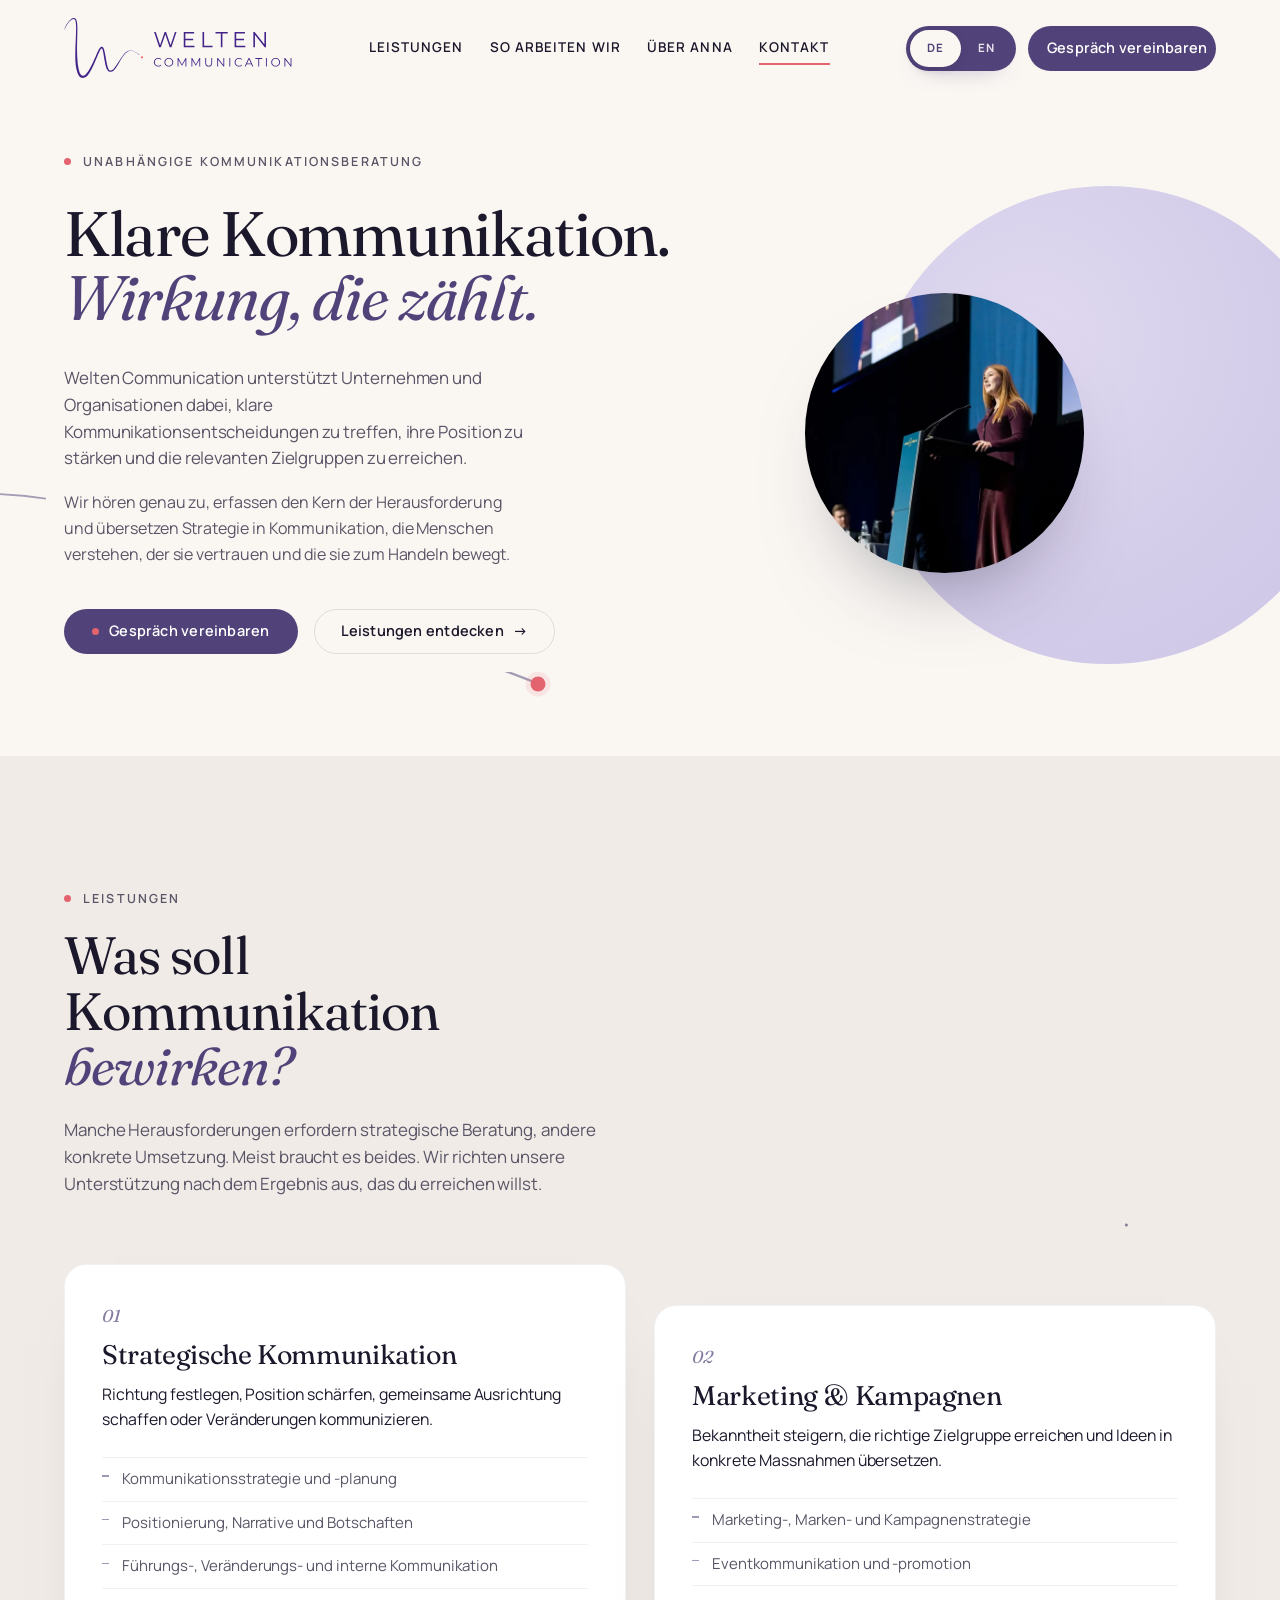
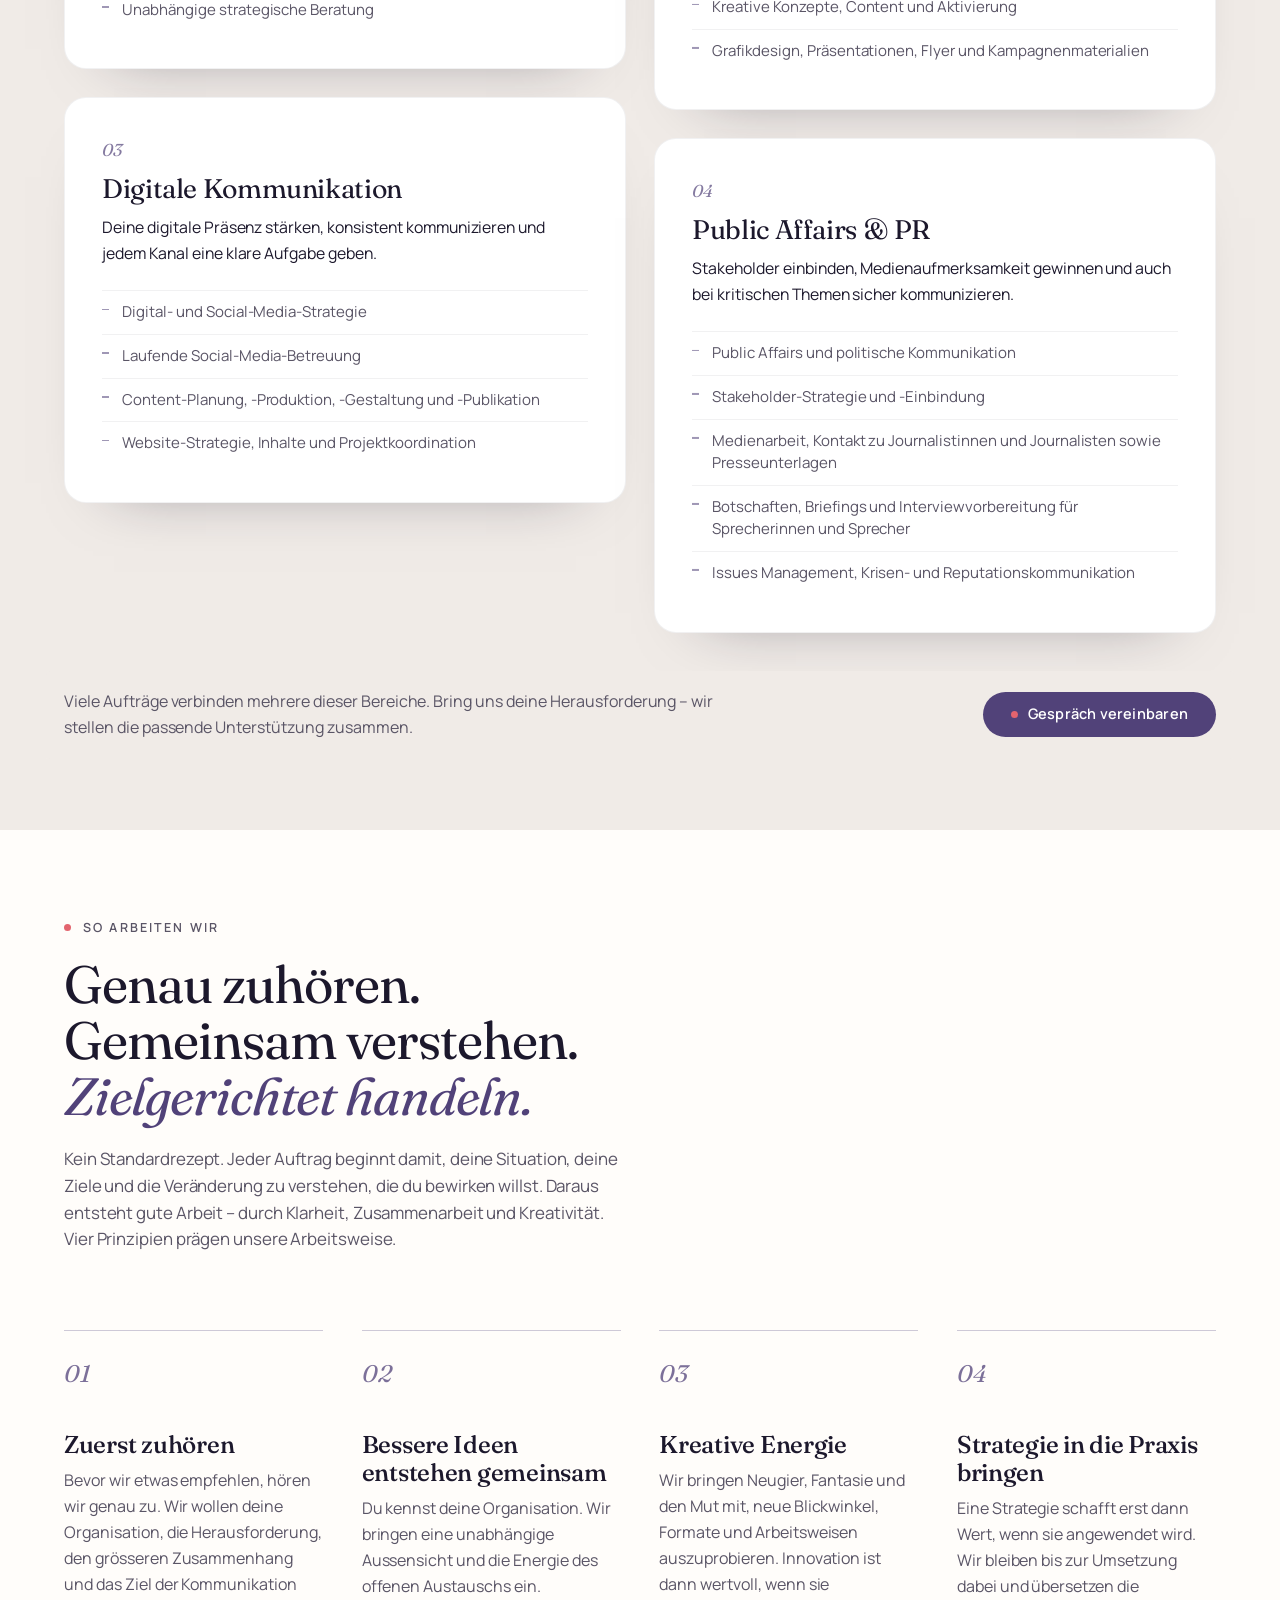
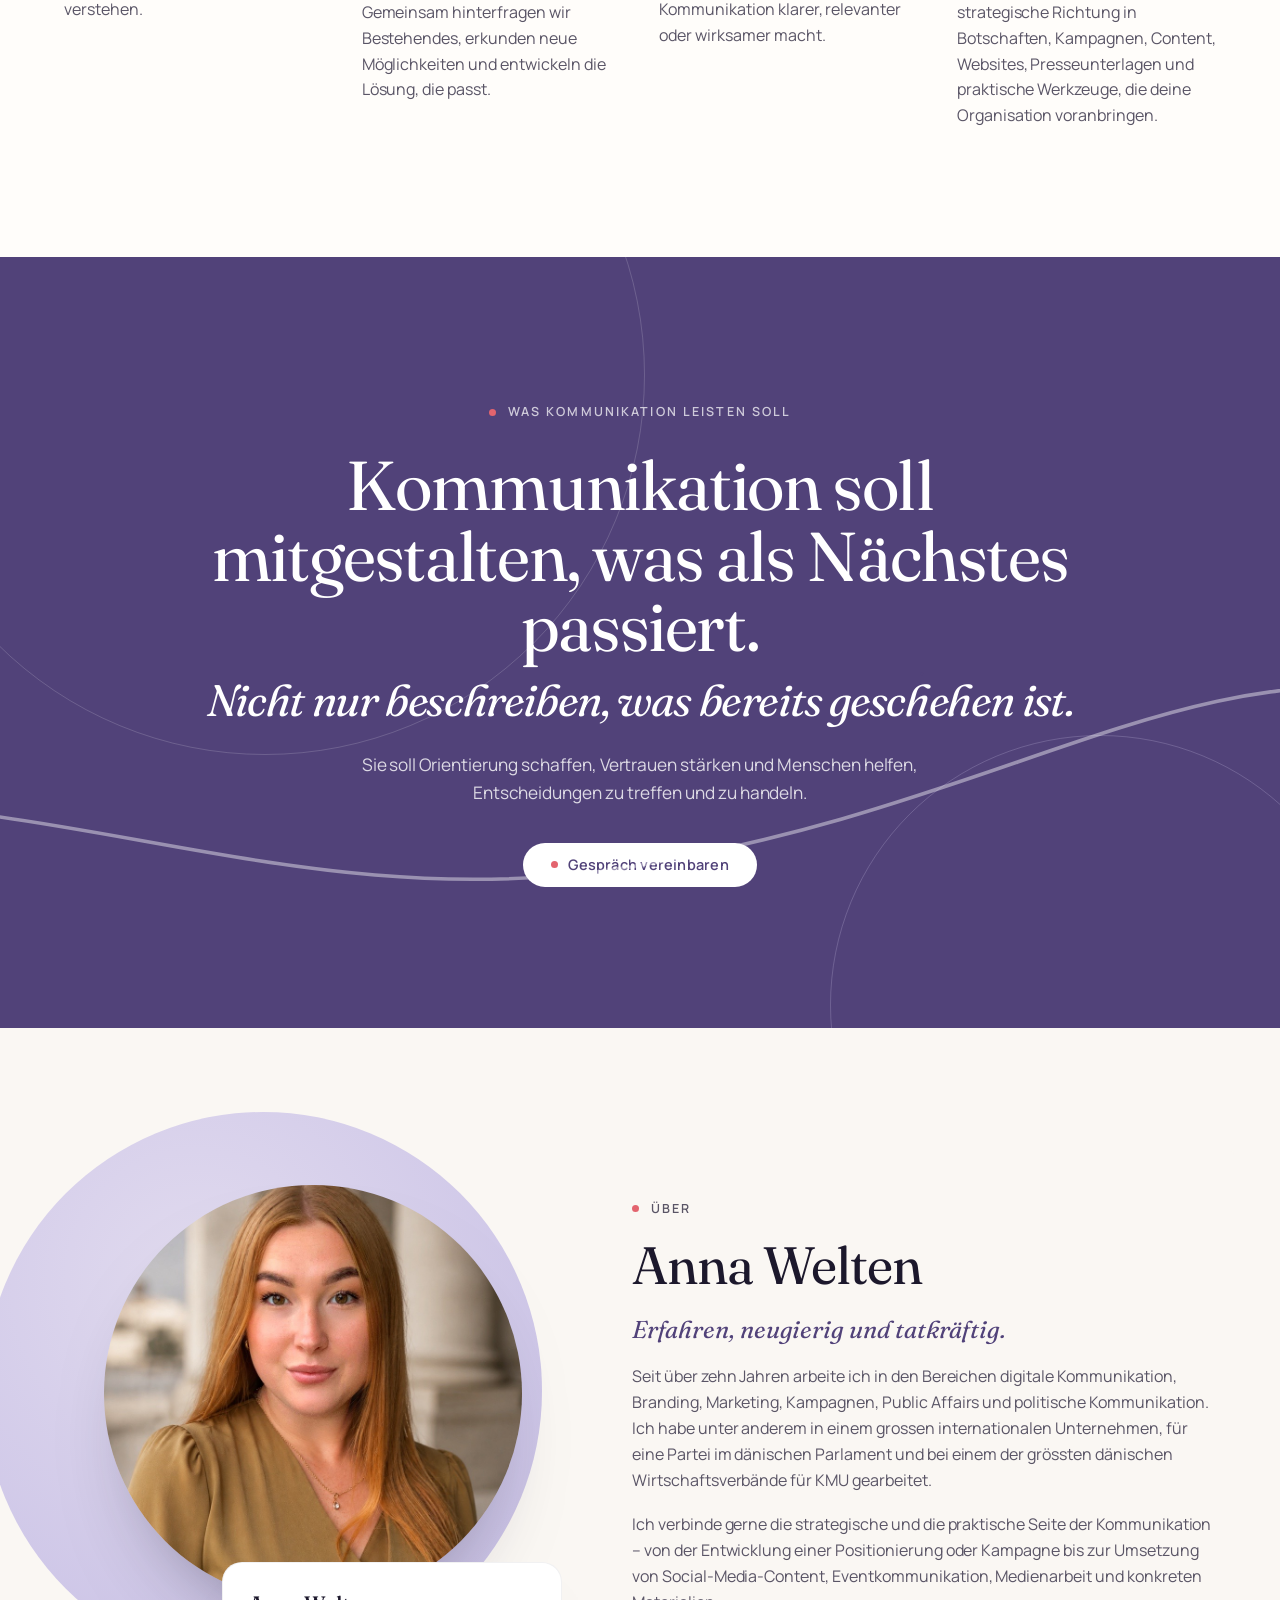
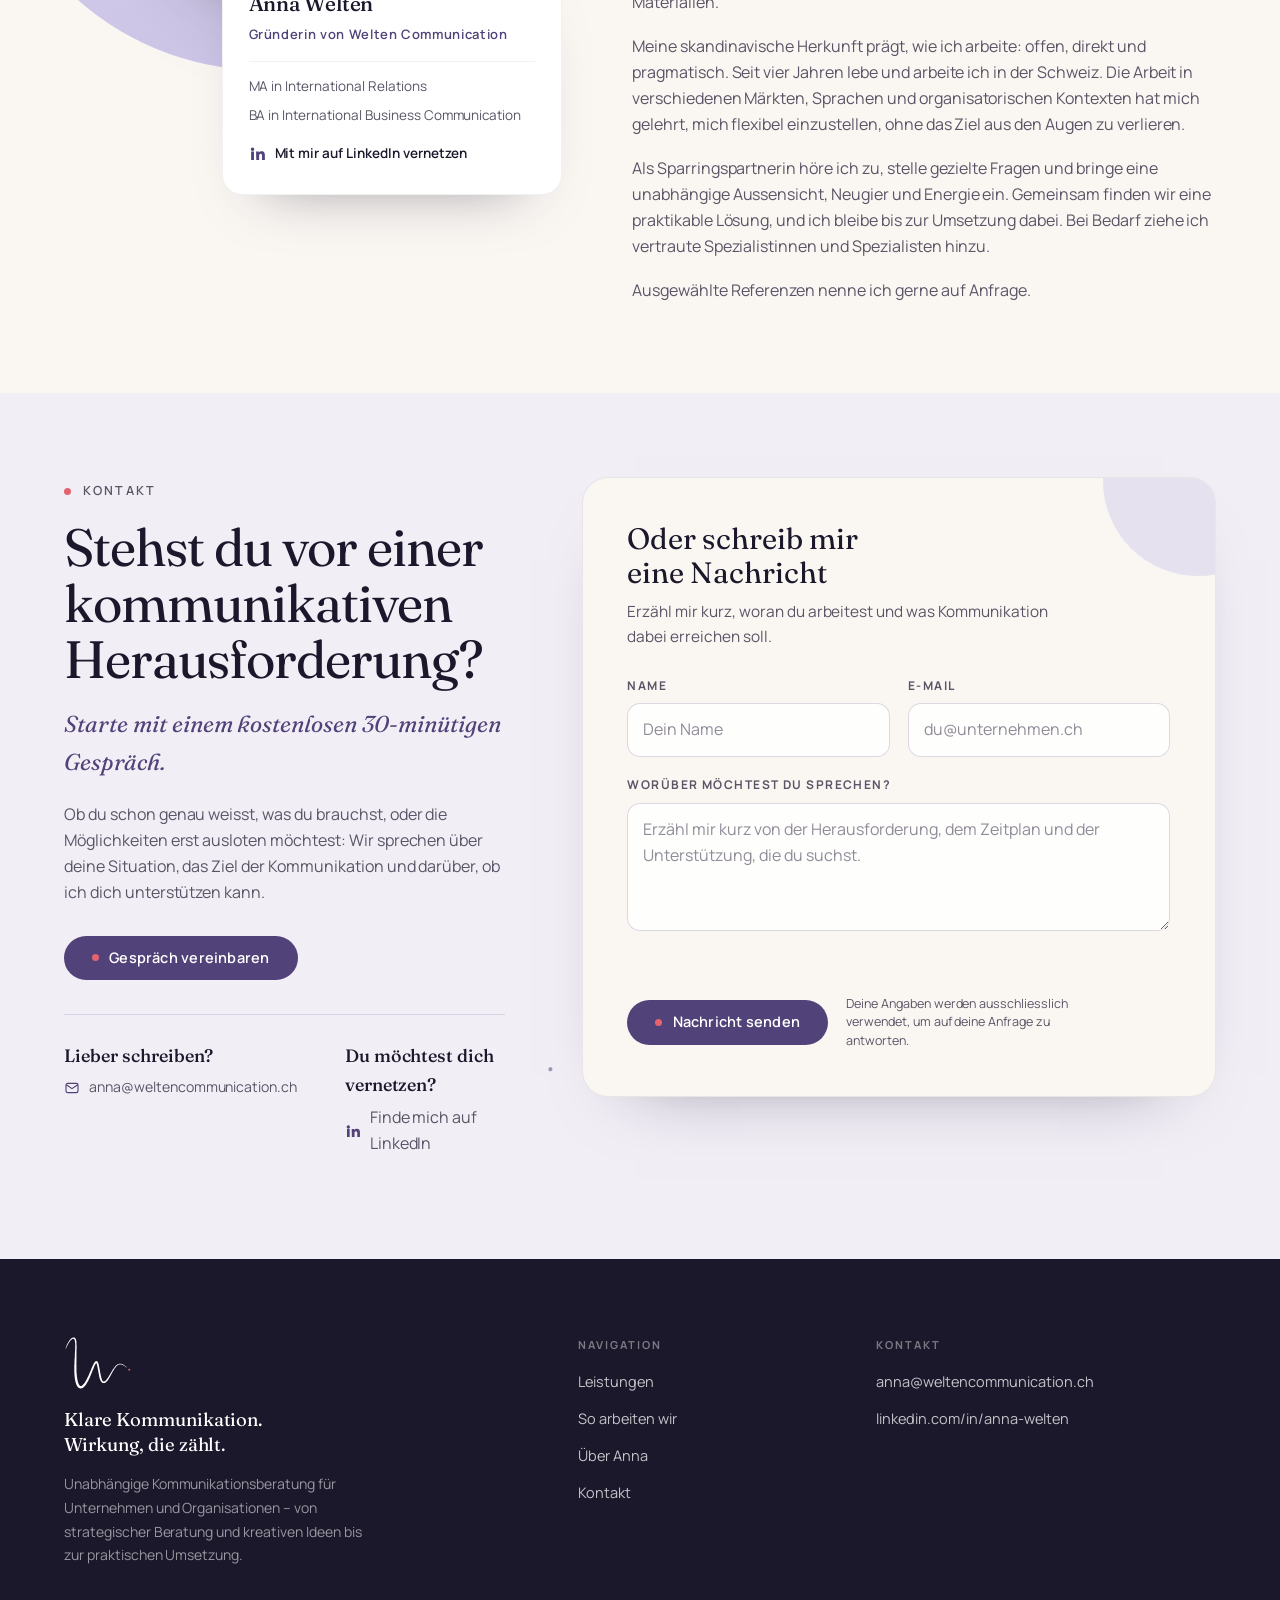
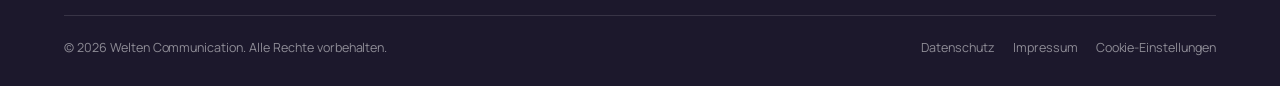
==== de/index.html @ acf16941 "Add bilingual service areas to structured data" ====
<!DOCTYPE html>
<html lang="de">
<head>
<meta charset="utf-8">
<meta name="viewport" content="width=device-width, initial-scale=1, viewport-fit=cover">
<title>Klare Kommunikation. Wirkung, die zählt. — Welten Communication</title>
<meta name="description" content="Unabhängige Kommunikationsberatung für Unternehmen und Organisationen — von strategischer Beratung und kreativen Ideen bis zur praktischen Umsetzung.">
<link rel="canonical" href="https://weltencommunication.ch/de/">
<link rel="alternate" hreflang="de" href="https://weltencommunication.ch/de/"><link rel="alternate" hreflang="en" href="https://weltencommunication.ch/en/"><link rel="alternate" hreflang="x-default" href="https://weltencommunication.ch/de/"><meta property="og:locale" content="de_CH"><meta name="theme-color" content="#FAF7F3">
<link href="https://calendar.google.com/calendar/scheduling-button-script.css" rel="stylesheet">
<script src="https://calendar.google.com/calendar/scheduling-button-script.js" async></script>

<meta property="og:type" content="website">
<meta property="og:url" content="https://weltencommunication.ch/de/">
<meta property="og:site_name" content="Welten Communication">
<meta property="og:title" content="Klare Kommunikation. Wirkung, die zählt. — Welten Communication">
<meta property="og:description" content="Unabhängige Kommunikationsberatung für Unternehmen und Organisationen — von strategischer Beratung und kreativen Ideen bis zur praktischen Umsetzung.">
<meta property="og:image" content="https://weltencommunication.ch/assets/front-page.jpg">
<meta property="og:image:width" content="1200">
<meta property="og:image:height" content="630">
<meta name="twitter:card" content="summary_large_image">
<meta name="twitter:title" content="Klare Kommunikation. Wirkung, die zählt. — Welten Communication">
<meta name="twitter:description" content="Unabhängige Kommunikationsberatung für Unternehmen und Organisationen — von strategischer Beratung und kreativen Ideen bis zur praktischen Umsetzung.">
<meta name="twitter:image" content="https://weltencommunication.ch/assets/front-page.jpg">

<link rel="icon" href="[data-uri]" type="image/svg+xml">
<link rel="icon" href="[data-uri]" type="image/png">
<link rel="apple-touch-icon" href="[data-uri]">

<link rel="preconnect" href="https://fonts.googleapis.com">
<link rel="preconnect" href="https://fonts.gstatic.com" crossorigin>
<link href="https://fonts.googleapis.com/css2?family=Fraunces:ital,opsz,wght@0,9..144,400;0,9..144,500;0,9..144,600;1,9..144,400;1,9..144,500&amp;family=Manrope:wght@400;500;600;700&amp;display=swap" rel="stylesheet">

<script type="application/ld+json">{
  "@context": "https://schema.org",
  "@type": "ProfessionalService",
  "name": "Welten Communication",
  "url": "https://weltencommunication.ch/de/",
  "logo": "https://weltencommunication.ch/assets/welten-logo.svg",
  "description": "Unabhängige Kommunikationsberatung für Unternehmen und Organisationen — von strategischer Beratung und kreativen Ideen bis zur praktischen Umsetzung.",
  "email": "anna@weltencommunication.ch",
  "founder": {
    "@type": "Person",
    "name": "Anna Welten",
    "jobTitle": "Founder",
    "sameAs": "https://www.linkedin.com/in/anna-welten/"
  },
  "sameAs": [
    "https://www.linkedin.com/in/anna-welten/"
  ],
  "inLanguage": "de",
  "areaServed": [
    {
      "@type": "Country",
      "name": "Schweiz"
    },
    {
      "@type": "City",
      "name": "Bern"
    },
    {
      "@type": "City",
      "name": "Thun"
    },
    {
      "@type": "City",
      "name": "Geneve"
    },
    {
      "@type": "City",
      "name": "Lausanne"
    },
    {
      "@type": "City",
      "name": "Gstaad"
    },
    {
      "@type": "City",
      "name": "Saanen"
    }
  ]
}</script>

<style>
/* ============================================================
   WELTEN COMMUNICATION
   Built to "Welten Communication — Brand Direction"
   Canvas Warm Linen · Field Dark Purple · Type Charcoal
   Lavender Fog secondary · Warm Greige neutral · Coral signal (~2%)
   Fraunces (display) / Manrope (information)
   ============================================================ */
:root{
  --linen:#FAF7F3;
  --purple:#514279;
  --charcoal:#1C182C;
  --lavender:#CBC3E7;
  --coral:#E3646E;
  --greige:#EAE6E1;
  --white:#FFFFFF;
  --services-bg:#F0EBE7;
  --work-bg:#FFFDFA;
  --contact-bg:#F2EEF6;

  --ink:#1C182C;
  --muted:#5A5566;
  --line-col:rgba(28,24,44,.12);
  --line-soft:rgba(28,24,44,.06);

  --display:"Fraunces","Iowan Old Style","Times New Roman",Georgia,serif;
  --sans:"Manrope",system-ui,-apple-system,"Segoe UI",Helvetica,Arial,sans-serif;

  --gutter:clamp(22px,5vw,84px);
  --max:1400px;
  --ease:cubic-bezier(.22,.61,.36,1);
}

*,*::before,*::after{box-sizing:border-box}
html{-webkit-text-size-adjust:100%;scroll-behavior:smooth}
body{
  margin:0;background:var(--linen);color:var(--ink);
  font-family:var(--sans);font-size:clamp(16px,1.02vw,17.5px);
  line-height:1.62;letter-spacing:-.002em;
  -webkit-font-smoothing:antialiased;-moz-osx-font-smoothing:grayscale;
  overflow-x:hidden;
}
img,svg{display:block;max-width:100%}
a{color:inherit;text-decoration:none}
h1,h2,h3,h4,p{margin:0}
ul{margin:0;padding:0;list-style:none}
button{font:inherit;color:inherit;background:none;border:0;cursor:pointer}
::selection{background:var(--purple);color:#fff}
:focus-visible{outline:2px solid var(--purple);outline-offset:3px;border-radius:4px}

.skip{position:absolute;left:-9999px;top:0;z-index:400;background:var(--charcoal);color:#fff;padding:12px 18px;font-size:14px;border-radius:0 0 8px 0}
.skip:focus{left:0}

.wrap{max-width:var(--max);margin:0 auto;padding:0 var(--gutter);position:relative;z-index:4}

/* ============================================================
   TYPE
   ============================================================ */
.eyebrow{
  display:inline-flex;align-items:center;gap:12px;
  font-size:12.5px;font-weight:600;letter-spacing:.17em;
  text-transform:uppercase;color:var(--muted);
}
.eyebrow::before{content:"";width:7px;height:7px;border-radius:50%;background:var(--coral);flex:0 0 auto}
.display{
  font-family:var(--display);font-weight:400;
  font-size:clamp(2.4rem,4.9vw,4.05rem);line-height:1.03;
  letter-spacing:-.021em;text-wrap:balance;
}
.h2{
  font-family:var(--display);font-weight:400;
  font-size:clamp(2rem,4.1vw,3.5rem);line-height:1.06;
  letter-spacing:-.019em;text-wrap:balance;
}
.h3{font-family:var(--display);font-weight:500;font-size:clamp(1.35rem,1.9vw,1.72rem);line-height:1.16;letter-spacing:-.011em}
.serif-italic{font-style:italic;font-weight:400}
.purple-ink{color:var(--purple)}
.lede{font-size:clamp(1.06rem,1.32vw,1.26rem);line-height:1.58;color:var(--muted);letter-spacing:-.005em}
.body-copy{color:var(--muted)}
.body-copy + .body-copy{margin-top:1.1em}

/* ============================================================
   BUTTONS
   ============================================================ */
.btn{
  display:inline-flex;align-items:center;gap:.7em;
  background:var(--purple);color:#fff;padding:15px 28px;border-radius:100px;
  font-size:14.5px;font-weight:600;letter-spacing:.015em;line-height:1;white-space:nowrap;
  transition:background-color .4s var(--ease),transform .35s var(--ease),box-shadow .4s var(--ease);
}
.header-cta{flex:0 0 auto}
.btn .dot{width:7px;height:7px;border-radius:50%;background:var(--coral);transition:transform .4s var(--ease)}
.btn:hover{background:#3f3363;transform:translateY(-2px);box-shadow:0 16px 34px -20px rgba(81,66,121,.7)}
.btn:hover .dot{transform:scale(1.55)}
.btn-ghost{
  display:inline-flex;align-items:center;gap:.6em;
  background:transparent;color:var(--ink);border:1px solid var(--line-col);
  padding:14px 26px;border-radius:100px;font-size:14.5px;font-weight:600;letter-spacing:.015em;line-height:1;white-space:nowrap;
  transition:border-color .35s var(--ease),color .35s var(--ease);
}
.btn-ghost .arw{transition:transform .4s var(--ease)}
.btn-ghost:hover{border-color:var(--purple);color:var(--purple)}
.btn-ghost:hover .arw{transform:translateX(4px)}

/* ============================================================
   THE LINE — self-contained gestures, drawn once when their
   section appears. Nothing is tied to scroll position.
   ============================================================ */
/* clip sideways only: the circle and the line are meant to run off the
   edge of the canvas, never to create a horizontal scrollbar */
#page{position:relative;overflow-x:clip}
/* One line for the whole page. It always begins far outside the left edge,
   so its starting point is never visible at any screen width. Segments draw
   in as each section arrives — no scroll-position maths involved. */
.flowline{position:absolute;top:0;left:0;width:100%;height:100%;pointer-events:none;z-index:3}
.flowline svg{width:100%;height:100%}
.flowline path{
  fill:none;stroke:var(--purple);stroke-linecap:round;
  vector-effect:non-scaling-stroke;opacity:.5;
  stroke-dasharray:1;stroke-dashoffset:1;
  transition:stroke-dashoffset .16s linear;
}
.flowline path.in{stroke-dashoffset:0}
/* a soft pulse of deeper purple glides along the drawn line — always
   behind the content layer (z-index 0), so text is never affected */
.flowline path.pulse{
  stroke:#3E3160;opacity:0;
  stroke-dasharray:.05 .95;stroke-dashoffset:1;
  transition:opacity 1.4s var(--ease);
  animation:flowpulse 15s linear infinite;
}
.flowline path.pulse.in{opacity:.6}
@keyframes flowpulse{from{stroke-dashoffset:1}to{stroke-dashoffset:-1}}
/* the journey's final coral point — positioned from the built path */
.flow-end{
  position:absolute;left:0;top:0;width:15px;height:15px;border-radius:50%;
  background:var(--coral);transform:translate(-50%,-50%) scale(.72);opacity:0;
  box-shadow:0 0 0 5px rgba(227,100,110,.12);
  transition:opacity .25s var(--ease),transform .35s var(--ease);
}
.flow-end.in{opacity:1;transform:translate(-50%,-50%) scale(1)}
/* an in-front accent: the line passes over the composition here */
.overline{position:absolute;pointer-events:none;z-index:6}
.overline path{fill:none;stroke:var(--purple);stroke-linecap:round;opacity:.4;
  stroke-dasharray:1;stroke-dashoffset:1;transition:stroke-dashoffset 2s var(--ease)}
.overline.in path{stroke-dashoffset:0}
@media (prefers-reduced-motion:reduce){
  .flowline path,.overline path{stroke-dashoffset:0 !important;transition:none}
  .flowline path.pulse{display:none}
  .flow-end{opacity:1;transform:translate(-50%,-50%) scale(1)}
}

/* ============================================================
   CORAL DOT CURSOR
   ============================================================ */
@media (pointer:fine){
  body.has-dot-cursor,body.has-dot-cursor a,body.has-dot-cursor button,
  body.has-dot-cursor input,body.has-dot-cursor textarea{cursor:none}
  .cursor-dot{
    position:fixed;top:0;left:0;width:11px;height:11px;border-radius:50%;
    background:var(--coral);pointer-events:none;z-index:999;
    transform:translate(-50%,-50%);will-change:transform;
    transition:width .28s var(--ease),height .28s var(--ease),background-color .28s var(--ease),opacity .3s var(--ease);
  }
  .cursor-dot.hot{width:34px;height:34px;background:rgba(227,100,110,.26)}
  .cursor-dot.hidden{opacity:0}
}
@media (pointer:coarse){.cursor-dot{display:none}}
@media (prefers-reduced-motion:reduce){.cursor-dot{display:none}body.has-dot-cursor,body.has-dot-cursor a{cursor:auto}}

/* ============================================================
   HEADER
   ============================================================ */
.site-header{position:fixed;top:0;left:0;right:0;z-index:100;
  transition:background-color .4s var(--ease),box-shadow .4s var(--ease)}
.site-header.scrolled{background:rgba(250,247,243,.86);backdrop-filter:blur(14px) saturate(1.1);box-shadow:0 1px 0 var(--line-soft)}
.header-inner{max-width:var(--max);margin:0 auto;padding:18px var(--gutter);
  display:flex;align-items:center;justify-content:space-between;gap:24px;transition:padding .4s var(--ease)}
.site-header.scrolled .header-inner{padding-top:12px;padding-bottom:12px}
.brand{display:flex;align-items:center;flex-shrink:0}
.brand .logo{height:60px;width:auto;transition:height .4s var(--ease)}
.site-header.scrolled .brand .logo{height:50px}
.nav{display:flex;align-items:center;gap:clamp(18px,2.1vw,34px)}
.nav a.navlink{position:relative;font-size:13.5px;font-weight:600;letter-spacing:.075em;
  text-transform:uppercase;color:var(--ink);padding:6px 0;white-space:nowrap;transition:color .3s var(--ease)}
.nav a.navlink::after{content:"";position:absolute;left:0;right:0;bottom:0;height:1.5px;background:var(--coral);
  transform:scaleX(0);transform-origin:right;transition:transform .4s var(--ease)}
.nav a.navlink:hover{color:var(--purple)}
.nav a.navlink:hover::after,.nav a.navlink[aria-current="true"]::after{transform:scaleX(1);transform-origin:left}
.header-actions{display:flex;align-items:center;gap:12px;flex:0 0 auto}
.menu-toggle{
  display:none;width:46px;height:46px;border:1px solid var(--line-col);border-radius:50%;
  align-items:center;justify-content:center;flex-direction:column;gap:5px;
  background:rgba(255,255,255,.72);transition:background-color .3s var(--ease),border-color .3s var(--ease)
}
.menu-toggle span{width:19px;height:1.5px;border-radius:2px;background:var(--charcoal);transition:transform .35s var(--ease),opacity .25s var(--ease)}
.menu-toggle[aria-expanded="true"] span:nth-child(1){transform:translateY(6.5px) rotate(45deg)}
.menu-toggle[aria-expanded="true"] span:nth-child(2){opacity:0}
.menu-toggle[aria-expanded="true"] span:nth-child(3){transform:translateY(-6.5px) rotate(-45deg)}
.mobile-menu{
  position:absolute;left:var(--gutter);right:var(--gutter);top:calc(100% + 2px);
  padding:18px;background:var(--linen);border:1px solid var(--line-soft);
  border-radius:18px;box-shadow:0 30px 70px -38px rgba(28,24,44,.6);
  opacity:0;visibility:hidden;transform:translateY(-10px);pointer-events:none;
  transition:opacity .3s var(--ease),transform .3s var(--ease),visibility .3s
}
.mobile-menu a{display:flex;align-items:center;justify-content:space-between;padding:14px 12px;border-bottom:1px solid var(--line-soft);font-family:var(--display);font-size:1.22rem}
.mobile-menu a:last-child{border-bottom:0}
.mobile-menu a::after{content:"↘";font-family:var(--sans);font-size:.85rem;color:var(--coral)}
.site-header.menu-open{background:rgba(250,247,243,.97);backdrop-filter:blur(14px)}
.site-header.menu-open .mobile-menu{opacity:1;visibility:visible;transform:none;pointer-events:auto}
/* Single-page site: no mobile menu — the header keeps a slim CTA and
   the section links live in the footer. */

/* ============================================================
   HERO — one large soft lavender field, circular image,
   the line entering from off-canvas around the body copy.
   ============================================================ */
.hero{position:relative;padding-top:clamp(116px,11.5vw,152px);padding-bottom:clamp(64px,8vw,120px);background:var(--linen)}
.hero-grid{display:grid;grid-template-columns:1.02fr .98fr;gap:clamp(32px,5vw,70px);align-items:center;position:relative;z-index:2}
.hero-copy .eyebrow{margin-bottom:clamp(20px,2.6vw,30px)}
.hero h1{margin-bottom:clamp(24px,3vw,34px)}
.hero h1 .l2{color:var(--purple)}
.hero h1 .l3{font-style:italic}
.hero-body{max-width:46ch}
.hero-copy{position:relative;background:var(--linen);box-shadow:0 0 0 18px var(--linen);border-radius:1px}
.hero-actions{display:flex;align-items:center;gap:16px;flex-wrap:wrap;margin-top:clamp(30px,3.6vw,42px)}

.hero-media{position:relative;justify-self:end;width:100%;max-width:min(54vw,680px);z-index:2}
/* the single large lavender field — sized from the image, so it scales
   correctly on any screen instead of drifting on wide monitors */
.hero-media::before{
  content:"";position:absolute;z-index:0;border-radius:50%;pointer-events:none;
  background:radial-gradient(circle at 34% 32%, #DAD2EF 0%, #CBC3E7 58%, #C3BAE4 100%);
  width:106%;aspect-ratio:1;right:-29%;top:-7%;opacity:.82;
}
.hero-figure{position:relative;width:62%;margin-top:18%;aspect-ratio:1;border-radius:50%;overflow:hidden;
  box-shadow:0 46px 90px -54px rgba(28,24,44,.6)}
.hero-figure img{width:100%;height:100%;object-fit:cover;object-position:68% 50%}
/* ============================================================
   SECTIONS — no hard blocks; content floats in one composition
   ============================================================ */
.section{position:relative;padding:clamp(78px,10vw,150px) 0}
.section-head{max-width:56ch}
.section-head .h2{margin-top:18px}
.section-head .lede{margin-top:22px}

/* ---------- SERVICES: four blocks, equal height ---------- */
.svc-head{display:block;max-width:56ch}
.svc-head .h2{margin-top:18px}
.svc-head .lede{margin-top:22px}
.svc-head,.svc-foot{position:relative;background:var(--services-bg);box-shadow:0 0 0 18px var(--services-bg);border-radius:1px}

.svc-grid{
  display:grid;grid-template-columns:repeat(2,minmax(0,1fr));
  gap:clamp(18px,2.2vw,30px);margin-top:clamp(42px,5.2vw,74px);
  align-items:start;padding-bottom:clamp(28px,3.2vw,48px);
}
.svc-card{
  display:flex;flex-direction:column;
  background:var(--white);border:1px solid var(--line-soft);border-radius:22px;
  padding:clamp(26px,2.9vw,40px);
  box-shadow:0 30px 60px -50px rgba(28,24,44,.5);
  transition:transform .45s var(--ease),box-shadow .45s var(--ease),border-color .45s var(--ease);
}
.svc-card:hover{transform:translateY(-5px);box-shadow:0 42px 74px -46px rgba(28,24,44,.55);border-color:rgba(81,66,121,.22)}
.svc-grid .svc-card:nth-child(even){transform:translateY(clamp(28px,3.2vw,48px))}
.svc-grid .svc-card:nth-child(even):hover{transform:translateY(clamp(23px,2.8vw,43px))}
.svc-card .n{
  font-family:var(--display);font-style:italic;
  font-size:clamp(1.05rem,1.35vw,1.28rem);color:var(--purple);opacity:.7;
}
.svc-card h3{
  font-family:var(--display);font-weight:400;letter-spacing:-.014em;line-height:1.1;
  font-size:clamp(1.4rem,2.1vw,1.85rem);margin:10px 0 12px;
  transition:color .4s var(--ease);
}
.svc-card:hover h3{color:var(--purple)}
.svc-lead{color:var(--ink);font-size:clamp(.99rem,1.05vw,1.04rem);margin-bottom:20px}
.svc-items{margin-top:auto;padding-top:4px}
.svc-items li{
  position:relative;padding-left:20px;
  padding-top:10px;padding-bottom:10px;border-top:1px solid var(--line-soft);
  font-size:.94rem;color:var(--muted);line-height:1.5;
}
.svc-items li::before{content:"";position:absolute;left:0;top:1.16em;width:7px;height:1.5px;background:var(--purple);opacity:.55}
.svc-foot{
  margin-top:clamp(38px,4.4vw,62px);display:flex;align-items:center;
  justify-content:space-between;gap:clamp(20px,3vw,44px);flex-wrap:wrap;
}
.svc-foot p{max-width:50ch;color:var(--muted)}

/* ---------- HOW WE WORK: floating principles, no container ---------- */
.work-grid{display:grid;grid-template-columns:repeat(4,minmax(0,1fr));
  gap:clamp(26px,3vw,48px);margin-top:clamp(48px,6vw,80px)}
.principle{position:relative;padding:24px 0 0;border-top:1px solid rgba(81,66,121,.28)}
.principle .p-n{
  display:block;font-family:var(--display);font-style:italic;
  font-size:1.5rem;color:var(--purple);opacity:.75;margin-bottom:clamp(22px,2.8vw,36px);
}
.principle h3{margin-bottom:10px}
.principle p{color:var(--muted);max-width:40ch}
/* every other principle floats down — breaks the tidy row */
.work-grid .principle:nth-child(even){transform:none}
#services{background:var(--services-bg);padding-bottom:clamp(62px,7vw,96px)}
#how-we-work{background:var(--work-bg);padding-top:clamp(56px,6.5vw,88px)}
#services,#how-we-work,#about,#contact{scroll-margin-top:92px}
#how-we-work .section-head,#how-we-work .principle{background:var(--work-bg);box-shadow:0 0 0 16px var(--work-bg)}

/* ---------- STATEMENT BAND (purple field) ---------- */
.band{position:relative;overflow:hidden;background:var(--purple);color:#fff;
  padding:clamp(90px,11vw,160px) 0;text-align:center;z-index:2}
.band .eyebrow{color:rgba(255,255,255,.72)}
.band h2{font-family:var(--display);font-weight:400;color:#fff;margin:26px auto 0;
  font-size:clamp(2.3rem,5.4vw,4.4rem);line-height:1.02;letter-spacing:-.02em;max-width:17ch}
.band h2 em{font-style:italic}
.band .band-sub{color:rgba(255,255,255,.8);max-width:52ch;margin:26px auto 0;font-size:1.08rem}
.band .band-cta{margin-top:36px;display:inline-flex}
.band .btn{background:#fff;color:var(--purple)}
.band .btn:hover{background:var(--lavender);color:var(--charcoal)}
.band-circle{position:absolute;border-radius:50%;border:1px solid rgba(255,255,255,.16);pointer-events:none}
.bc1{width:min(74vw,760px);aspect-ratio:1;top:-34%;left:-9%}
.bc2{width:min(50vw,540px);aspect-ratio:1;bottom:-32%;right:-7%;border-color:rgba(203,195,231,.24)}
.band .overline path{stroke:#fff;opacity:.42}

/* ---------- ABOUT ANNA — photo overlaps the text column ---------- */
.about{position:relative;padding:clamp(84px,11vw,160px) 0 clamp(62px,7vw,96px);background:var(--linen)}
.about-grid{display:grid;grid-template-columns:.92fr 1.08fr;gap:clamp(36px,5.5vw,84px);align-items:start}
.about-media{position:relative;z-index:2}
/* lavender circle frames the person, per the graphic language */
.about-media::before{
  content:"";position:absolute;z-index:0;border-radius:50%;
  background:radial-gradient(circle at 38% 30%, #DED7EE 0%, #CBC3E7 62%, #C1B8E2 100%);
  width:112%;aspect-ratio:1;left:-16%;top:-9%;opacity:.9;
}
.about-figure{
  position:relative;z-index:1;border-radius:50%;overflow:hidden;aspect-ratio:1;
  box-shadow:0 46px 90px -56px rgba(28,24,44,.62);
}
.about-figure img{width:100%;height:100%;object-fit:cover;object-position:50% 20%}
/* profile card floats out over the photo */
.profile-card{
  position:relative;z-index:3;background:var(--white);border:1px solid var(--line-soft);
  border-radius:20px;padding:24px 26px;box-shadow:0 30px 60px -42px rgba(28,24,44,.5);
  width:min(94%,340px);margin:-56px 0 0 auto;
}
.profile-card .pc-name{font-family:var(--display);font-size:1.3rem;font-weight:500;letter-spacing:-.01em}
.profile-card .pc-role{font-size:13px;font-weight:600;letter-spacing:.05em;color:var(--purple);margin-top:3px}
.profile-card ul{margin-top:16px;padding-top:14px;border-top:1px solid var(--line-soft);display:grid;gap:7px}
.profile-card li{font-size:13.5px;color:var(--muted)}
.profile-card .pc-li{
  margin-top:16px;display:inline-flex;align-items:center;gap:9px;
  font-size:13.5px;font-weight:600;color:var(--ink);transition:color .3s var(--ease);
}
.profile-card .pc-li svg{width:17px;height:17px;color:var(--purple)}
.profile-card .pc-li:hover{color:var(--purple)}
.about-body{padding-top:clamp(0px,2vw,26px)}
.about-body{position:relative;background:var(--linen);box-shadow:0 0 0 18px var(--linen);border-radius:1px}
.about-body .h2{margin-top:18px}
.about-body .about-sub{font-family:var(--display);font-size:clamp(1.25rem,1.9vw,1.6rem);
  font-style:italic;color:var(--purple);margin-top:20px;line-height:1.3}
.about-body .body-copy{margin-top:1.15em}

/* ---------- CONTACT — the line finishes here ---------- */
.contact{position:relative;padding:clamp(56px,6.5vw,90px) 0 clamp(70px,8vw,120px);background:var(--contact-bg)}
.contact-grid{display:grid;grid-template-columns:.82fr 1.18fr;gap:clamp(40px,6vw,92px);align-items:start}
.contact h2{margin-top:18px;max-width:16ch}
.contact .contact-sub{font-family:var(--display);font-style:italic;color:var(--purple);
  font-size:clamp(1.2rem,1.8vw,1.5rem);margin-top:18px}
.contact .body-copy{margin-top:22px;max-width:46ch}
.contact-copy{position:relative;background:var(--contact-bg);box-shadow:0 0 0 18px var(--contact-bg);border-radius:1px}
.contact-actions{margin-top:30px}
.contact-details{display:grid;grid-template-columns:1fr 1fr;gap:18px;margin-top:34px;padding-top:26px;border-top:1px solid rgba(81,66,121,.16)}
.cs-block .k{font-family:var(--display);font-size:1.12rem;font-weight:500;margin-bottom:6px}
.cs-block a{display:inline-flex;align-items:center;gap:9px;color:var(--muted);
  font-size:1rem;transition:color .3s var(--ease);word-break:break-word}
.cs-block a[href^="mailto:"]{font-size:clamp(.88rem,1.02vw,.96rem);white-space:nowrap;word-break:normal}
.cs-block a:hover{color:var(--purple)}
.cs-block a svg{width:16px;height:16px;flex:0 0 auto;color:var(--purple)}

/* ============================================================
   FOOTER
   ============================================================ */
.site-footer{position:relative;z-index:2;background:var(--charcoal);color:rgba(255,255,255,.66);
  padding:clamp(56px,6vw,84px) 0 28px}
.foot-top{display:grid;grid-template-columns:1.5fr .8fr 1.1fr;gap:clamp(30px,4vw,62px);
  padding-bottom:clamp(32px,4vw,48px);border-bottom:1px solid rgba(255,255,255,.12)}
.foot-brand .mark{height:54px;margin-bottom:18px}
.foot-brand .f-tag{font-family:var(--display);font-size:1.16rem;color:#fff;line-height:1.34;max-width:22ch}
.foot-brand p{font-size:14px;line-height:1.7;max-width:34ch;color:rgba(255,255,255,.55);margin-top:14px}
.foot-col h3{font-size:11px;letter-spacing:.18em;text-transform:uppercase;color:rgba(255,255,255,.42);margin-bottom:15px}
.foot-col ul{display:grid;gap:11px}
.foot-col a{font-size:14.5px;color:rgba(255,255,255,.74);transition:color .3s var(--ease);word-break:break-word}
.foot-col a:hover{color:#fff}
.foot-bottom{display:flex;justify-content:space-between;align-items:center;gap:14px;flex-wrap:wrap;
  padding-top:22px;font-size:12.5px;color:rgba(255,255,255,.5)}
.foot-legal{display:flex;gap:18px;flex-wrap:wrap}
.foot-bottom a:hover{color:#fff}

/* ============================================================
   MOTION — subtle, calm
   ============================================================ */
.reveal{opacity:0;transform:translateY(24px);transition:opacity .95s var(--ease),transform .95s var(--ease)}
.reveal.in{opacity:1;transform:none}
.reveal[data-d="1"]{transition-delay:.08s}
.reveal[data-d="2"]{transition-delay:.16s}
.reveal[data-d="3"]{transition-delay:.24s}
/* keep the staggered offsets working alongside reveal */
.work-grid .principle.reveal{transform:translateY(24px)}
.work-grid .principle.reveal.in:nth-child(odd){transform:none}
.work-grid .principle.reveal.in:nth-child(even){transform:none}
.svc-grid .svc-card.reveal{transform:translateY(24px)}
.svc-grid .svc-card.reveal.in:nth-child(odd){transform:none}
.svc-grid .svc-card.reveal.in:nth-child(even){transform:translateY(clamp(28px,3.2vw,48px))}
.svc-grid .svc-card.reveal.in:nth-child(even):hover{transform:translateY(clamp(23px,2.8vw,43px))}
.float{animation:float 13s ease-in-out infinite}
@keyframes float{0%,100%{transform:translateY(0)}50%{transform:translateY(-16px)}}
@media (prefers-reduced-motion:reduce){
  .reveal{opacity:1;transform:none !important;transition:none}
  .float{animation:none}
  html{scroll-behavior:auto}
}

/* ============================================================
   RESPONSIVE
   ============================================================ */
/* very wide screens: hold the composition together instead of letting it drift */
@media(min-width:1700px){
  :root{--max:1560px}
  .hero-media{max-width:600px}
}
@media(max-width:1000px){
  .hero-grid,.about-grid,.contact-grid{grid-template-columns:1fr}
  .hero-media{justify-self:end;max-width:min(82vw,560px);margin-top:18px}
  .about-media{max-width:440px}
  .profile-card{margin-left:0}
  .work-grid{grid-template-columns:repeat(2,minmax(0,1fr))}
  .work-grid .principle:nth-child(n){transform:none !important}
  .foot-top{grid-template-columns:1fr 1fr}
  .flowline path{opacity:.26}
}
@media(max-width:820px){
  .nav{display:none}
  .menu-toggle{display:flex}
  /* single-page site: no menu — just a slim CTA beside the logo */
  .header-cta{padding:11px 18px;font-size:13px;gap:.55em}
  .header-cta .dot{width:6px;height:6px}
  .header-inner{gap:14px}
  .svc-grid{grid-template-columns:1fr}
  .svc-grid{padding-bottom:0}
  .svc-grid .svc-card:nth-child(n),.svc-grid .svc-card.reveal.in:nth-child(n),.svc-grid .svc-card:nth-child(n):hover{transform:none}
}
@media(max-width:700px){
  .brand .logo{height:46px}
  .site-header.scrolled .brand .logo{height:40px}
  .foot-top{grid-template-columns:1fr}
  .about-media::before{width:118%;left:-9%}
  .hero-media{max-width:min(92vw,440px);margin-top:36px}
  .hero-figure{width:64%;margin-top:15%}
  .hero-media::before{width:106%;right:-24%;top:-4%}
  .work-grid{grid-template-columns:1fr;gap:34px}
  /* keep the line well clear of body text on small screens */
  .flowline path{opacity:.32}
  /* slimmer, better-proportioned buttons on small screens */
  .btn{padding:12px 20px;font-size:13.5px}
  .btn-ghost{padding:11px 19px;font-size:13.5px}
}
@media(max-width:540px){
  .header-cta{display:none}
  .header-inner{gap:12px}
  .hero-copy{min-width:0}
  .hero .display{font-size:clamp(2.05rem,9.1vw,2.3rem);line-height:1.04}
  .hero-copy .eyebrow{font-size:10.5px;letter-spacing:.12em;white-space:normal}
}
@media(max-width:420px){
  .brand .logo{height:46px}
  .site-header.scrolled .brand .logo{height:40px}
  .btn{padding:11px 18px;font-size:13px}
  .btn-ghost{padding:10px 17px;font-size:13px}
}

/* ============================================================
   CONTACT FORM — visible at the bottom of the page
   ============================================================ */
.contact-form-card{position:relative;z-index:10;overflow:hidden;background:var(--linen);border:1px solid rgba(81,66,121,.1);border-radius:26px;padding:clamp(28px,3.5vw,46px);box-shadow:0 30px 70px -52px rgba(28,24,44,.55)}
.contact-form-card::after{content:"";position:absolute;z-index:0;width:190px;aspect-ratio:1;border-radius:50%;right:-78px;top:-92px;background:var(--lavender);opacity:.44;pointer-events:none}
.contact-form-content{position:relative;z-index:1}
.contact-form-heading{font-family:var(--display);font-size:clamp(1.55rem,2.3vw,2.05rem);font-weight:400;line-height:1.15;max-width:15ch}
.contact-form-intro{color:var(--muted);font-size:.96rem;margin-top:10px;max-width:48ch}
.contact-form{display:grid;grid-template-columns:1fr 1fr;gap:18px;margin-top:26px}
.form-field{display:grid;gap:8px}
.form-field.full{grid-column:1/-1}
.form-field label{font-size:12px;font-weight:700;letter-spacing:.12em;text-transform:uppercase;color:var(--muted)}
.form-field input,.form-field textarea{
  width:100%;border:1px solid rgba(81,66,121,.2);border-radius:13px;background:rgba(255,255,255,.8);
  color:var(--ink);font:inherit;font-size:16px;padding:13px 15px;outline:0;
  transition:border-color .25s var(--ease),box-shadow .25s var(--ease),background-color .25s var(--ease)
}
.form-field textarea{min-height:128px;resize:vertical}
.form-field input::placeholder,.form-field textarea::placeholder{color:#918b99}
.form-field input:focus,.form-field textarea:focus{background:#fff;border-color:var(--purple);box-shadow:0 0 0 3px rgba(81,66,121,.1)}
.form-actions{grid-column:1/-1;display:flex;align-items:center;gap:18px;flex-wrap:wrap;margin-top:4px}
.form-submit{border:0}
.form-submit[disabled]{opacity:.68;cursor:wait;transform:none;box-shadow:none}
.form-note{font-size:12.5px;line-height:1.5;color:var(--muted);max-width:31ch}
.form-status{grid-column:1/-1;min-height:24px;font-size:14px;font-weight:600;color:var(--muted)}
.form-status.error{color:#a43642}
.contact-success{display:none;text-align:center;padding:clamp(36px,5vw,62px) 0}
.contact-success.is-visible{display:block}
.contact-success-mark{width:58px;height:58px;margin:0 auto 20px;border-radius:50%;display:grid;place-items:center;background:var(--purple);color:#fff;font-size:26px}
.contact-success h3{font-family:var(--display);font-size:clamp(1.8rem,2.8vw,2.4rem);font-weight:400}
.contact-success p{color:var(--muted);max-width:38ch;margin:12px auto 0}
.contact-form.is-hidden,.contact-form-heading.is-hidden,.contact-form-intro.is-hidden{display:none}
.botcheck{display:none!important}
@media(max-width:620px){
  .contact-form{grid-template-columns:1fr;gap:16px;margin-top:24px}
  .form-field.full,.form-actions,.form-status{grid-column:1}
  .contact-details{grid-template-columns:1fr}
}
/* Keep Google's generated trigger available for the official pop-up while the
   visible calls-to-action retain the Welten button design. */
.google-booking-bridge > button,
.google-booking-bridge .qxCTlb{
  position:fixed !important;
  left:-10000px !important;
  top:0 !important;
  width:1px !important;
  height:1px !important;
  min-width:0 !important;
  min-height:0 !important;
  padding:0 !important;
  border:0 !important;
  overflow:hidden !important;
}


/* Language selector — a compact two-position swipe control sized for two
   short language labels, while the booking CTA keeps its full width. */
.header-actions{--header-book-w:188px;--header-book-h:45px;--lang-switch-w:110px;--lang-switch-h:45px}
.header-actions>.header-cta{width:var(--header-book-w);height:var(--header-book-h)}
.lang-switch{width:var(--lang-switch-w);height:var(--lang-switch-h)}
.header-actions>.header-cta{padding:0 20px;justify-content:center}
.lang-switch{position:relative;isolation:isolate;display:grid;grid-template-columns:1fr 1fr;align-items:center;padding:4px;border:0;border-radius:999px;background:var(--purple);font-size:11.5px;font-weight:700;letter-spacing:.1em;line-height:1;white-space:nowrap;box-shadow:0 10px 24px -18px rgba(81,66,121,.8)}
.lang-switch::before{content:"";position:absolute;z-index:-1;left:4px;top:4px;width:calc(50% - 4px);height:calc(100% - 8px);border-radius:999px;background:var(--linen);box-shadow:0 3px 10px rgba(28,24,44,.1);transform:translateX(0);transition:transform .28s var(--ease)}
.lang-switch.is-en::before{transform:translateX(100%)}
.lang-switch a{height:100%;display:grid;place-items:center;color:rgba(255,255,255,.86);transition:color .22s var(--ease);outline:0}
.lang-switch a:hover{color:#fff}.lang-switch a:focus-visible{box-shadow:inset 0 0 0 2px var(--coral);border-radius:999px}
.lang-switch a.active{color:var(--purple)}
.lang-separator{display:none}
@media(min-width:821px) and (max-width:1100px){.header-actions{--header-book-w:164px;--header-book-h:40px;--lang-switch-w:104px;--lang-switch-h:40px}.header-actions>.header-cta{font-size:13px}.nav{gap:clamp(12px,1.55vw,20px)}}
@media(max-width:820px){.header-actions{--header-book-w:164px;--header-book-h:40px;--lang-switch-w:108px;--lang-switch-h:40px}}
@media(max-width:700px){.header-cta{display:none}.header-actions{--lang-switch-w:108px;--lang-switch-h:40px}}
@media(max-width:420px){.header-actions{gap:6px;--lang-switch-w:100px;--lang-switch-h:40px}.lang-switch{font-size:10.5px}}

/* Feedback V3 refinements: keep the hero statement confident and legible,
   clarify the purple-band hierarchy, and give contact details room to breathe. */
@media(min-width:1200px){
  .hero-grid{grid-template-columns:minmax(0,1.18fr) minmax(0,.82fr);gap:clamp(28px,4vw,56px)}
  .hero-line-primary{white-space:nowrap}
}
@media(min-width:1001px) and (max-width:1199px){
  .hero-grid{grid-template-columns:minmax(0,1.42fr) minmax(280px,.58fr);gap:clamp(28px,3.5vw,44px)}
}
.hero-line-impact{color:var(--purple)}
.band h2{max-width:21ch}
.band-primary,.band-secondary{display:block}
.band-secondary{margin-top:.3em;font-size:.64em;line-height:1.13;font-weight:400}
.svc-foot p{max-width:68ch}
.contact-details{grid-template-columns:minmax(0,1.15fr) minmax(0,.85fr);column-gap:clamp(38px,5vw,72px);row-gap:24px}
@media(max-width:760px){.contact-details{grid-template-columns:1fr}}
@media(max-width:540px){
  .band h2{max-width:16ch}
  .band-secondary{margin-top:.42em;font-size:.69em;line-height:1.16}
}


/* Legal content opens in a calm, editorial overlay. The standalone legal URLs
   remain available as resilient no-JavaScript and search-engine fallbacks. */
body.legal-dialog-open{overflow:hidden}
.legal-dialog{position:fixed;inset:0;z-index:500;display:grid;place-items:center;padding:clamp(14px,3vw,34px);visibility:hidden;opacity:0;pointer-events:none;transition:opacity .28s var(--ease),visibility .28s}
.legal-dialog.is-open{visibility:visible;opacity:1;pointer-events:auto}
.legal-dialog-backdrop{position:absolute;inset:0;width:100%;height:100%;border:0;background:rgba(28,24,44,.62);backdrop-filter:blur(10px);cursor:pointer}
.legal-dialog-card{position:relative;width:min(880px,100%);max-height:min(86vh,880px);display:flex;flex-direction:column;overflow:hidden;border:1px solid rgba(255,255,255,.5);border-radius:28px;background:var(--linen);box-shadow:0 34px 100px rgba(28,24,44,.34);opacity:0;transform:translateY(18px) scale(.985);transition:opacity .32s var(--ease),transform .32s var(--ease);outline:0;cursor:default}
.legal-dialog.is-open .legal-dialog-card{opacity:1;transform:none}
.legal-dialog-head{position:relative;z-index:2;display:grid;grid-template-columns:1fr auto;align-items:center;gap:20px;padding:24px clamp(22px,4vw,42px);border-bottom:1px solid var(--line-col);background:rgba(250,247,243,.96);backdrop-filter:blur(14px)}
.legal-dialog-title-wrap{min-width:0}
.legal-dialog-title{margin:0;font-family:var(--display);font-size:clamp(1.55rem,3vw,2.25rem);font-weight:500;line-height:1.08;letter-spacing:-.025em}
.legal-dialog-close{width:44px;height:44px;display:grid;place-items:center;border:1px solid var(--line-col);border-radius:50%;background:var(--white);color:var(--ink);font-family:var(--sans);font-size:24px;line-height:1;cursor:pointer;transition:transform .25s var(--ease),border-color .25s var(--ease),background-color .25s var(--ease)}
.legal-dialog-close:hover{transform:rotate(8deg);border-color:var(--coral);background:#fff}
.legal-dialog-close:focus-visible{outline:3px solid rgba(227,100,110,.32);outline-offset:3px}
.legal-dialog-scroll{overflow:auto;overscroll-behavior:contain;scrollbar-color:rgba(81,66,121,.38) transparent;scrollbar-width:thin;padding:clamp(28px,5vw,54px) clamp(22px,5vw,58px) clamp(42px,6vw,68px)}
.legal-dialog-copy{max-width:72ch;margin:0 auto;color:var(--ink);font-size:14.5px;line-height:1.75}
.legal-dialog-copy section{padding:0 0 28px;margin:0 0 28px;border-bottom:1px solid var(--line-col)}
.legal-dialog-copy section:last-child{padding-bottom:0;margin-bottom:0;border-bottom:0}
.legal-dialog-copy h2{margin:0 0 14px;font-family:var(--display);font-size:clamp(1.25rem,2.3vw,1.62rem);font-weight:600;line-height:1.25}
.legal-dialog-copy p{margin:0 0 14px}
.legal-dialog-copy p:last-child{margin-bottom:0}
.legal-dialog-copy ul{padding-left:20px;margin:4px 0 18px}
.legal-dialog-copy li{padding-left:4px;margin:4px 0}
.legal-dialog-copy address{margin:18px 0 22px;font-style:normal}
.legal-dialog-copy a{color:var(--purple);font-weight:600;text-decoration:underline;text-decoration-color:rgba(227,100,110,.7);text-underline-offset:3px;overflow-wrap:anywhere;cursor:pointer}
.legal-dialog-copy .notice-card{max-width:610px;padding:clamp(26px,4vw,42px)!important;border:1px solid rgba(81,66,121,.13)!important;border-radius:22px;background:#fff;box-shadow:0 28px 65px -50px rgba(28,24,44,.55)}
@media(max-width:700px){.legal-dialog{align-items:end;padding:0}.legal-dialog-card{width:100%;max-height:92dvh;border-width:1px 0 0;border-radius:24px 24px 0 0}.legal-dialog-head{padding:18px 18px 16px}.legal-dialog-close{width:42px;height:42px}.legal-dialog-scroll{padding:26px 20px 48px}.legal-dialog-copy{font-size:14px}}
@media(prefers-reduced-motion:reduce){.legal-dialog,.legal-dialog-card{transition:none}}
</style>
</head>
<body>
<a class="skip" href="#main">Zum Inhalt springen</a>
<div class="cursor-dot hidden" id="cursorDot" aria-hidden="true"></div>

<!-- ===================== HEADER ===================== -->
<header class="site-header" id="header">
  <div class="header-inner">
    <a class="brand" href="#top" aria-label="Welten Communication, home">
      <img class="logo" src="[data-uri]" alt="Welten Communication" width="515" height="135">
    </a>
    <nav class="nav" aria-label="Hauptnavigation">
      <a class="navlink" href="#services">Leistungen</a>
      <a class="navlink" href="#how-we-work">So arbeiten wir</a>
      <a class="navlink" href="#about">Über Anna</a>
      <a class="navlink" href="#contact">Kontakt</a>
    </nav>
    <div class="header-actions">
<div class="lang-switch is-de" aria-label="Language selection"><a href="../de/" data-language="de" lang="de" class="active" aria-current="page">DE</a><span class="lang-separator" aria-hidden="true">|</span><a href="../en/" data-language="en" lang="en">EN</a></div><a class="btn header-cta" href="https://calendar.google.com/calendar/appointments/schedules/AcZssZ3wDi1dSH_-6CFR8oYPeZwUXQy9jRMt-ZqaINAjWksAnBLzmvc_ae_zRfqQ9LqabtRF7LYi4gyC?gv=true" target="_blank" rel="noopener noreferrer" data-google-booking><span class="dot"></span>Gespräch vereinbaren</a>
      <button class="menu-toggle" id="menuToggle" type="button" aria-label="Menü öffnen" aria-controls="mobileMenu" aria-expanded="false">
        <span></span><span></span><span></span>
      </button>
    </div>
  </div>
  <nav class="mobile-menu" id="mobileMenu" aria-label="Mobile Navigation">
    <a href="#services">Leistungen</a>
    <a href="#how-we-work">So arbeiten wir</a>
    <a href="#about">Über Anna</a>
    <a href="#contact">Kontakt</a>
  </nav>
</header>

<div id="page">
  <!-- the continuous line: begins off-canvas, connects every section,
       and finishes at the coral point in Contact -->
  <div class="flowline" aria-hidden="true">
    <svg id="flowSvg" preserveaspectratio="none"></svg>
    <span class="flow-end" id="flowEnd"></span>
  </div>

<main id="main">
<span id="top"></span>

<!-- ===================== HERO ===================== -->
<section class="hero" aria-label="Einleitung" data-seg="1">
  <div class="wrap">
    <div class="hero-grid">
      <div class="hero-copy">
        <span class="eyebrow reveal">Unabhängige Kommunikationsberatung</span>
        <h1 class="display reveal" data-d="1"><span class="hero-line-primary">Klare Kommunikation.</span><br><span class="l3 hero-line-impact">Wirkung, die zählt.</span></h1>
        <div class="hero-body">
          <p class="lede reveal" data-d="2">Welten Communication unterstützt Unternehmen und Organisationen dabei, klare Kommunikationsentscheidungen zu treffen, ihre Position zu stärken und die relevanten Zielgruppen zu erreichen.</p>
          <p class="body-copy reveal" data-d="2" style="margin-top:1.1em">Wir hören genau zu, erfassen den Kern der Herausforderung und übersetzen Strategie in Kommunikation, die Menschen verstehen, der sie vertrauen und die sie zum Handeln bewegt.</p>
        </div>
        <div class="hero-actions reveal" data-d="3">
<a class="btn" href="https://calendar.google.com/calendar/appointments/schedules/AcZssZ3wDi1dSH_-6CFR8oYPeZwUXQy9jRMt-ZqaINAjWksAnBLzmvc_ae_zRfqQ9LqabtRF7LYi4gyC?gv=true" target="_blank" rel="noopener noreferrer" data-google-booking><span class="dot"></span>Gespräch vereinbaren</a>
          <a class="btn-ghost" href="#services">Leistungen entdecken <span class="arw">→</span></a>
        </div>
      </div>

      <div class="hero-media reveal" data-d="2">
        <figure class="hero-figure">
          <img src="[data-uri]" alt="Anna Welten spricht an einem Konferenzpodium" width="900" height="600" fetchpriority="high">
        </figure>
      </div>
    </div>
  </div>
</section>

<!-- ===================== SERVICES ===================== -->
<section class="section" id="services" data-seg="2">
  <div class="wrap">
    <div class="svc-head">
      <div>
        <span class="eyebrow reveal">Leistungen</span>
        <h2 class="h2 reveal" data-d="1">Was soll Kommunikation <span class="serif-italic purple-ink">bewirken?</span></h2>
      </div>
      <p class="lede reveal" data-d="2">Manche Herausforderungen erfordern strategische Beratung, andere konkrete Umsetzung. Meist braucht es beides. Wir richten unsere Unterstützung nach dem Ergebnis aus, das du erreichen willst.</p>
    </div>

    <div class="svc-grid">
      <article class="svc-card reveal">
        <span class="n">01</span>
        <h3>Strategische Kommunikation</h3>
        <div class="svc-body">
          <p class="svc-lead">Richtung festlegen, Position schärfen, gemeinsame Ausrichtung schaffen oder Veränderungen kommunizieren.</p>
          <ul class="svc-items">
            <li>Kommunikationsstrategie und -planung</li><li>Positionierung, Narrative und Botschaften</li><li>Führungs-, Veränderungs- und interne Kommunikation</li><li>Unabhängige strategische Beratung</li></ul>
        </div>
      </article>

      <article class="svc-card reveal">
        <span class="n">02</span>
        <h3>Marketing &amp; Kampagnen</h3>
        <div class="svc-body">
          <p class="svc-lead">Bekanntheit steigern, die richtige Zielgruppe erreichen und Ideen in konkrete Massnahmen übersetzen.</p>
          <ul class="svc-items">
            <li>Marketing-, Marken- und Kampagnenstrategie</li><li>Eventkommunikation und -promotion</li><li>Kreative Konzepte, Content und Aktivierung</li><li>Grafikdesign, Präsentationen, Flyer und Kampagnenmaterialien</li></ul>
        </div>
      </article>

      <article class="svc-card reveal">
        <span class="n">03</span>
        <h3>Digitale Kommunikation</h3>
        <div class="svc-body">
          <p class="svc-lead">Deine digitale Präsenz stärken, konsistent kommunizieren und jedem Kanal eine klare Aufgabe geben.</p>
          <ul class="svc-items">
            <li>Digital- und Social-Media-Strategie</li><li>Laufende Social-Media-Betreuung</li><li>Content-Planung, -Produktion, -Gestaltung und -Publikation</li><li>Website-Strategie, Inhalte und Projektkoordination</li></ul>
        </div>
      </article>

      <article class="svc-card reveal">
        <span class="n">04</span>
        <h3>Public Affairs &amp; PR</h3>
        <div class="svc-body">
          <p class="svc-lead">Stakeholder einbinden, Medienaufmerksamkeit gewinnen und auch bei kritischen Themen sicher kommunizieren.</p>
          <ul class="svc-items">
            <li>Public Affairs und politische Kommunikation</li><li>Stakeholder-Strategie und -Einbindung</li><li>Medienarbeit, Kontakt zu Journalistinnen und Journalisten sowie Presseunterlagen</li><li>Botschaften, Briefings und Interviewvorbereitung für Sprecherinnen und Sprecher</li><li>Issues Management, Krisen- und Reputationskommunikation</li></ul>
        </div>
      </article>
    </div>

    <div class="svc-foot">
      <p class="reveal">Viele Aufträge verbinden mehrere dieser Bereiche. Bring uns deine Herausforderung – wir stellen die passende Unterstützung zusammen.</p>
      <a class="btn reveal" data-d="1" href="#contact"><span class="dot"></span>Gespräch vereinbaren</a>
    </div>
  </div>
</section>

<!-- ===================== HOW WE WORK ===================== -->
<section class="section" id="how-we-work" data-seg="3">
  <div class="wrap">
    <div class="section-head">
      <span class="eyebrow reveal">So arbeiten wir</span>
      <h2 class="h2 reveal" data-d="1">Genau zuhören. Gemeinsam verstehen. <span class="serif-italic purple-ink">Zielgerichtet handeln.</span></h2>
      <p class="lede reveal" data-d="2">Kein Standardrezept. Jeder Auftrag beginnt damit, deine Situation, deine Ziele und die Veränderung zu verstehen, die du bewirken willst. Daraus entsteht gute Arbeit – durch Klarheit, Zusammenarbeit und Kreativität. Vier Prinzipien prägen unsere Arbeitsweise.</p>
    </div>

    <div class="work-grid">
      <div class="principle reveal">
        <span class="p-n">01</span>
        <h3 class="h3">Zuerst zuhören</h3>
        <p>Bevor wir etwas empfehlen, hören wir genau zu. Wir wollen deine Organisation, die Herausforderung, den grösseren Zusammenhang und das Ziel der Kommunikation verstehen.</p>
      </div>
      <div class="principle reveal" data-d="1">
        <span class="p-n">02</span>
        <h3 class="h3">Bessere Ideen entstehen gemeinsam</h3>
        <p>Du kennst deine Organisation. Wir bringen eine unabhängige Aussensicht und die Energie des offenen Austauschs ein. Gemeinsam hinterfragen wir Bestehendes, erkunden neue Möglichkeiten und entwickeln die Lösung, die passt.</p>
      </div>
      <div class="principle reveal">
        <span class="p-n">03</span>
        <h3 class="h3">Kreative Energie</h3>
        <p>Wir bringen Neugier, Fantasie und den Mut mit, neue Blickwinkel, Formate und Arbeitsweisen auszuprobieren. Innovation ist dann wertvoll, wenn sie Kommunikation klarer, relevanter oder wirksamer macht.</p>
      </div>
      <div class="principle reveal" data-d="1">
        <span class="p-n">04</span>
        <h3 class="h3">Strategie in die Praxis bringen</h3>
        <p>Eine Strategie schafft erst dann Wert, wenn sie angewendet wird. Wir bleiben bis zur Umsetzung dabei und übersetzen die strategische Richtung in Botschaften, Kampagnen, Content, Websites, Presseunterlagen und praktische Werkzeuge, die deine Organisation voranbringen.</p>
      </div>
    </div>
  </div>
</section>

<!-- ===================== STATEMENT BAND ===================== -->
<section class="band" aria-label="Was Kommunikation leisten soll" data-seg="4">
  <span class="band-circle bc1"></span><span class="band-circle bc2"></span>
  <div class="overline in" style="inset:0" aria-hidden="true">
    <svg viewbox="0 0 1440 520" preserveaspectratio="xMidYMid slice" style="width:100%;height:100%">
      <path pathlength="1" stroke-width="2.4" d="M -40 400 C 250 305, 440 455, 710 412 C 960 372, 1075 272, 1245 292 C 1345 303, 1400 276, 1436 244"></path>
      <circle cx="1438" cy="240" r="5.5" fill="#E3646E" stroke="none"></circle>
    </svg>
  </div>
  <div class="wrap">
    <span class="eyebrow reveal">Was Kommunikation leisten soll</span>
    <h2 class="reveal" data-d="1"><span class="band-primary">Kommunikation soll mitgestalten, was als Nächstes passiert.</span><em class="band-secondary">Nicht nur beschreiben, was bereits geschehen ist.</em></h2>
    <p class="band-sub reveal" data-d="2">Sie soll Orientierung schaffen, Vertrauen stärken und Menschen helfen, Entscheidungen zu treffen und zu handeln.</p>
<div class="band-cta reveal" data-d="2"><a class="btn" href="https://calendar.google.com/calendar/appointments/schedules/AcZssZ3wDi1dSH_-6CFR8oYPeZwUXQy9jRMt-ZqaINAjWksAnBLzmvc_ae_zRfqQ9LqabtRF7LYi4gyC?gv=true" target="_blank" rel="noopener noreferrer" data-google-booking><span class="dot"></span>Gespräch vereinbaren</a></div>
  </div>
</section>

<!-- ===================== ABOUT ANNA ===================== -->
<section class="about" id="about" data-seg="5">
  <div class="wrap">
    <div class="about-grid">
      <div class="about-media reveal">
        <figure class="about-figure">
          <img src="[data-uri]" alt="Anna Welten, founder of Welten Communication" width="900" height="1200" loading="lazy">
        </figure>
        <div class="profile-card">
          <div class="pc-name">Anna Welten</div>
          <div class="pc-role">Gründerin von Welten Communication</div>
          <ul>
            <li>MA in International Relations</li>
            <li>BA in International Business Communication</li>
          </ul>
          <a class="pc-li" href="https://www.linkedin.com/in/anna-welten/" target="_blank" rel="noopener noreferrer">
            <svg viewbox="0 0 24 24" fill="currentColor" aria-hidden="true"><path d="M4.98 3.5a2.5 2.5 0 1 1 0 5 2.5 2.5 0 0 1 0-5zM3 9h4v12H3zM10 9h3.8v1.7h.05c.53-.95 1.83-1.95 3.77-1.95 4.03 0 4.78 2.5 4.78 5.75V21h-4v-5.6c0-1.34-.02-3.06-1.9-3.06-1.9 0-2.2 1.45-2.2 2.96V21h-4z"></path></svg>Mit mir auf LinkedIn vernetzen</a>
        </div>
      </div>

      <div class="about-body">
        <span class="eyebrow reveal">Über</span>
        <h2 class="h2 reveal" data-d="1">Anna Welten</h2>
        <p class="about-sub reveal" data-d="1">Erfahren, neugierig und tatkräftig.</p>
        <p class="body-copy reveal" data-d="2">Seit über zehn Jahren arbeite ich in den Bereichen digitale Kommunikation, Branding, Marketing, Kampagnen, Public Affairs und politische Kommunikation. Ich habe unter anderem in einem grossen internationalen Unternehmen, für eine Partei im dänischen Parlament und bei einem der grössten dänischen Wirtschaftsverbände für KMU gearbeitet.</p><p class="body-copy reveal" data-d="2">Ich verbinde gerne die strategische und die praktische Seite der Kommunikation – von der Entwicklung einer Positionierung oder Kampagne bis zur Umsetzung von Social-Media-Content, Eventkommunikation, Medienarbeit und konkreten Materialien.</p><p class="body-copy reveal" data-d="2">Meine skandinavische Herkunft prägt, wie ich arbeite: offen, direkt und pragmatisch. Seit vier Jahren lebe und arbeite ich in der Schweiz. Die Arbeit in verschiedenen Märkten, Sprachen und organisatorischen Kontexten hat mich gelehrt, mich flexibel einzustellen, ohne das Ziel aus den Augen zu verlieren.</p><p class="body-copy reveal" data-d="2">Als Sparringspartnerin höre ich zu, stelle gezielte Fragen und bringe eine unabhängige Aussensicht, Neugier und Energie ein. Gemeinsam finden wir eine praktikable Lösung, und ich bleibe bis zur Umsetzung dabei. Bei Bedarf ziehe ich vertraute Spezialistinnen und Spezialisten hinzu.</p><p class="body-copy reveal" data-d="2">Ausgewählte Referenzen nenne ich gerne auf Anfrage.</p></div>
    </div>
  </div>
</section>

<!-- ===================== CONTACT ===================== -->
<section class="contact" id="contact" data-seg="6">
  <div class="wrap">
    <div class="contact-grid">
      <div class="contact-copy">
        <span class="eyebrow reveal">Kontakt</span>
        <h2 class="h2 reveal" data-d="1">Stehst du vor einer kommunikativen Herausforderung?</h2>
        <p class="contact-sub reveal" data-d="1">Starte mit einem kostenlosen 30-minütigen Gespräch.</p>
        <p class="body-copy reveal" data-d="2">Ob du schon genau weisst, was du brauchst, oder die Möglichkeiten erst ausloten möchtest: Wir sprechen über deine Situation, das Ziel der Kommunikation und darüber, ob ich dich unterstützen kann.</p>
        <div class="contact-actions reveal" data-d="2">
          <a class="btn" href="https://calendar.google.com/calendar/appointments/schedules/AcZssZ3wDi1dSH_-6CFR8oYPeZwUXQy9jRMt-ZqaINAjWksAnBLzmvc_ae_zRfqQ9LqabtRF7LYi4gyC?gv=true" target="_blank" rel="noopener noreferrer" data-google-booking><span class="dot"></span>Gespräch vereinbaren</a>
        </div>
        <div class="contact-details reveal" data-d="2">
          <div class="cs-block">
          <div class="k">Lieber schreiben?</div>
          <a href="mailto:anna@weltencommunication.ch">
            <svg viewbox="0 0 24 24" fill="none" stroke="currentColor" stroke-width="1.7" aria-hidden="true"><rect x="3" y="5" width="18" height="14" rx="2.5"></rect><path d="m3.5 7 8.5 6 8.5-6"></path></svg>
            anna@weltencommunication.ch
          </a>
          </div>
          <div class="cs-block">
          <div class="k">Du möchtest dich vernetzen?</div>
          <a href="https://www.linkedin.com/in/anna-welten/" target="_blank" rel="noopener noreferrer">
            <svg viewbox="0 0 24 24" fill="currentColor" aria-hidden="true"><path d="M4.98 3.5a2.5 2.5 0 1 1 0 5 2.5 2.5 0 0 1 0-5zM3 9h4v12H3zM10 9h3.8v1.7h.05c.53-.95 1.83-1.95 3.77-1.95 4.03 0 4.78 2.5 4.78 5.75V21h-4v-5.6c0-1.34-.02-3.06-1.9-3.06-1.9 0-2.2 1.45-2.2 2.96V21h-4z"></path></svg>Finde mich auf LinkedIn</a>
          </div>
        </div>
      </div>

      <div class="contact-form-card reveal" data-d="1">
        <div class="contact-form-content">
          <h3 class="contact-form-heading" id="contactFormTitle">Oder schreib mir eine Nachricht</h3>
          <p class="contact-form-intro" id="contactFormIntro">Erzähl mir kurz, woran du arbeitest und was Kommunikation dabei erreichen soll.</p>
          <form class="contact-form" id="contactForm" action="https://api.web3forms.com/submit" method="POST" aria-labelledby="contactFormTitle" aria-describedby="contactFormIntro">
            <input type="hidden" name="access_key" value="a0b6528c-c69f-40ce-8464-3f66145c2b7b">
            <input type="hidden" name="subject" value="Neue Website-Anfrage — Welten Communication">
            <input type="hidden" name="from_name" value="Website von Welten Communication">
            <input class="botcheck" type="checkbox" name="botcheck" tabindex="-1" autocomplete="off" aria-hidden="true">
            <div class="form-field">
              <label for="contactName">Name</label>
              <input id="contactName" type="text" name="name" autocomplete="name" placeholder="Dein Name" required>
            </div>
            <div class="form-field">
              <label for="contactEmail">E-Mail</label>
              <input id="contactEmail" type="email" name="email" autocomplete="email" inputmode="email" placeholder="du@unternehmen.ch" required>
            </div>
            <div class="form-field full">
              <label for="contactMessage">Worüber möchtest du sprechen?</label>
              <textarea id="contactMessage" name="message" placeholder="Erzähl mir kurz von der Herausforderung, dem Zeitplan und der Unterstützung, die du suchst." required></textarea>
            </div>
            <div class="form-status" id="formStatus" role="status" aria-live="polite"></div>
            <div class="form-actions">
              <button class="btn form-submit" id="formSubmit" type="submit"><span class="dot"></span><span class="submit-label">Nachricht senden</span></button>
              <p class="form-note">Deine Angaben werden ausschliesslich verwendet, um auf deine Anfrage zu antworten.</p>
            </div>
          </form>
          <div class="contact-success" id="contactSuccess" role="status" aria-live="polite">
            <div class="contact-success-mark" aria-hidden="true">✓</div>
            <h3>Vielen Dank.</h3>
            <p>Deine Nachricht wurde gesendet. Anna meldet sich bald bei dir.</p>
          </div>
        </div>
      </div>
    </div>
  </div>
</section>
</main>

<!-- ===================== FOOTER ===================== -->
<footer class="site-footer">
  <div class="wrap">
    <div class="foot-top">
      <div class="foot-brand">
        <img class="mark" src="[data-uri]" alt="Welten Communication" width="68" height="54" loading="lazy">
        <p class="f-tag">Klare Kommunikation. Wirkung, die zählt.</p>
        <p>Unabhängige Kommunikationsberatung für Unternehmen und Organisationen – von strategischer Beratung und kreativen Ideen bis zur praktischen Umsetzung.</p>
      </div>
      <div class="foot-col">
        <h3>Navigation</h3>
        <ul>
          <li><a href="#services">Leistungen</a></li>
          <li><a href="#how-we-work">So arbeiten wir</a></li>
          <li><a href="#about">Über Anna</a></li>
          <li><a href="#contact">Kontakt</a></li>
        </ul>
      </div>
      <div class="foot-col">
        <h3>Kontakt</h3>
        <ul>
          <li><a href="mailto:anna@weltencommunication.ch">anna@weltencommunication.ch</a></li>
          <li><a href="https://www.linkedin.com/in/anna-welten/" target="_blank" rel="noopener noreferrer">linkedin.com/in/anna-welten</a></li>
        </ul>
      </div>
    </div>
    <div class="foot-bottom">
      <span>© <span id="year">2026</span> Welten Communication. Alle Rechte vorbehalten.</span>
      <span class="foot-legal">
        <a href="datenschutz/" data-legal-dialog="privacy" aria-haspopup="dialog" aria-controls="privacyDialog">Datenschutz</a>
        <a href="impressum/" data-legal-dialog="notice" aria-haspopup="dialog" aria-controls="noticeDialog">Impressum</a>
        <a href="datenschutz/#cookies" data-legal-dialog="privacy" data-legal-target="#cookies" aria-haspopup="dialog" aria-controls="privacyDialog">Cookie-Einstellungen</a>
      </span>
    </div>
  </div>
</footer>
</div><!-- /#page -->

<!-- Google Calendar Appointment Scheduling: official pop-up trigger. -->
<div class="google-booking-bridge" id="googleBookingBridge" aria-hidden="true">
  <script>
  (function(){
    var target=document.currentScript;
    window.addEventListener('load',function(){
      if(window.calendar && calendar.schedulingButton){
        calendar.schedulingButton.load({
          url:'https://calendar.google.com/calendar/appointments/schedules/AcZssZ3wDi1dSH_-6CFR8oYPeZwUXQy9jRMt-ZqaINAjWksAnBLzmvc_ae_zRfqQ9LqabtRF7LYi4gyC?gv=true',
          color:'#514279',
          label:"Gespräch vereinbaren",
          target:target
        });
      }
    });
  })();
  </script>
</div>

<!-- Popup removed: the contact form now lives visibly in the Contact section. -->
<!--
        <input type="hidden" name="subject" value="New conversation request — Welten Communication">
        <input type="hidden" name="from_name" value="Welten Communication website">
        <input class="botcheck" type="checkbox" name="botcheck" tabindex="-1" autocomplete="off" aria-hidden="true">

        <div class="form-field">
          <label for="bookingName">Name</label>
          <input id="bookingName" type="text" name="name" autocomplete="name" placeholder="Your name" required>
        </div>
        <div class="form-field">
          <label for="bookingEmail">Email</label>
          <input id="bookingEmail" type="email" name="email" autocomplete="email" inputmode="email" placeholder="you@company.com" required>
        </div>
        <div class="form-field full">
          <label for="bookingMessage">What would you like to discuss?</label>
          <textarea id="bookingMessage" name="message" placeholder="Tell me briefly about the challenge, timing, and the support you are looking for." required></textarea>
        </div>
        <div class="form-status" id="formStatus" role="status" aria-live="polite"></div>
        <div class="form-actions">
          <button class="btn form-submit" id="formSubmit" type="submit"><span class="dot"></span><span class="submit-label">Send request</span></button>
          <p class="form-note">Your details will only be used to respond to this enquiry.</p>
        </div>
      </form>

      <div class="booking-success" id="bookingSuccess" role="status" aria-live="polite">
        <div class="booking-success-mark" aria-hidden="true">&#10003;</div>
        <h2 class="h2">Thank you.</h2>
        <p>Your message has been sent. Anna will be in touch to arrange the conversation.</p>
        <button class="btn" type="button" data-modal-close><span class="dot"></span>Close</button>
      </div>
    </div>
  </div>
-->

<script>
(function(){
  var reduce = window.matchMedia('(prefers-reduced-motion:reduce)').matches;

  /* header state */
  var header=document.getElementById('header');
  var onScrollHeader=function(){ header.classList.toggle('scrolled', window.scrollY>10); };
  onScrollHeader(); window.addEventListener('scroll',onScrollHeader,{passive:true});

  /* Open Google's official appointment pop-up from the existing branded CTAs.
     The booking-page href remains as a resilient fallback if the Google script
     is blocked or has not finished loading. */
  var googleBookingBridge=document.getElementById('googleBookingBridge');
  document.querySelectorAll('[data-google-booking]').forEach(function(trigger){
    trigger.addEventListener('click',function(event){
      var googleButton=googleBookingBridge && googleBookingBridge.querySelector('button');
      if(!googleButton) return;
      event.preventDefault();
      googleButton.click();
    });
  });


  /* Remember explicit language choices and animate the segmented control
     before moving to the selected language. */
  document.querySelectorAll('[data-language]').forEach(function(link){
    link.addEventListener('click',function(event){
      var language=link.getAttribute('data-language');
      try{ localStorage.setItem('welten-language',language); }catch(error){}
      if(link.classList.contains('active')||event.metaKey||event.ctrlKey||event.shiftKey||event.altKey)return;
      event.preventDefault();
      var control=link.closest('.lang-switch');
      if(control){
        control.classList.toggle('is-de',language==='de');
        control.classList.toggle('is-en',language==='en');
        control.querySelectorAll('a').forEach(function(item){item.classList.toggle('active',item===link);});
      }
      window.setTimeout(function(){window.location.href=link.href;},210);
    });
  });

  /* mobile menu */
  var menuToggle=document.getElementById('menuToggle');
  var mobileMenu=document.getElementById('mobileMenu');
  function closeMenu(){
    if(!menuToggle) return;
    menuToggle.setAttribute('aria-expanded','false');
    menuToggle.setAttribute('aria-label',"Menü öffnen");
    header.classList.remove('menu-open');
  }
  if(menuToggle && mobileMenu){
    menuToggle.addEventListener('click',function(){
      var open=menuToggle.getAttribute('aria-expanded')==='true';
      menuToggle.setAttribute('aria-expanded',String(!open));
      menuToggle.setAttribute('aria-label',open?"Menü öffnen":"Menü schliessen");
      header.classList.toggle('menu-open',!open);
    });
    mobileMenu.addEventListener('click',function(e){ if(e.target.closest('a')) closeMenu(); });
    document.addEventListener('keydown',function(e){ if(e.key==='Escape') closeMenu(); });
    window.addEventListener('resize',function(){ if(window.innerWidth>820) closeMenu(); });
  }

  /* Legacy popup behavior retained inert for safe standalone-file compatibility. */
  if(false){
  var bookingDialog=document.getElementById('bookingDialog');
  var bookingForm=document.getElementById('bookingForm');
  var bookingHeader=document.getElementById('bookingHeader');
  var bookingSuccess=document.getElementById('bookingSuccess');
  var formStatus=document.getElementById('formStatus');
  var formSubmit=document.getElementById('formSubmit');
  var submitLabel=formSubmit?formSubmit.querySelector('.submit-label'):null;
  var lastBookingTrigger=null;

  function resetBookingView(){
    if(!bookingForm) return;
    bookingForm.classList.remove('is-hidden');
    bookingHeader.classList.remove('is-hidden');
    bookingSuccess.classList.remove('is-visible');
    formStatus.textContent='';
    formStatus.classList.remove('error');
    formSubmit.disabled=false;
    submitLabel.textContent="Nachricht senden";
  }

  function openBooking(trigger){
    if(!bookingDialog) return;
    lastBookingTrigger=trigger||document.activeElement;
    closeMenu();
    resetBookingView();
    document.body.classList.add('modal-open');
    if(typeof bookingDialog.showModal==='function') bookingDialog.showModal();
    else bookingDialog.setAttribute('open','');
    window.setTimeout(function(){
      var first=document.getElementById('bookingName');
      if(first) first.focus();
    },40);
  }

  function closeBooking(){
    if(!bookingDialog) return;
    if(typeof bookingDialog.close==='function') bookingDialog.close();
    else bookingDialog.removeAttribute('open');
  }

  document.querySelectorAll('[data-booking]').forEach(function(trigger){
    trigger.addEventListener('click',function(e){ e.preventDefault(); openBooking(trigger); });
  });

  if(bookingDialog){
    bookingDialog.querySelectorAll('[data-modal-close]').forEach(function(button){
      button.addEventListener('click',closeBooking);
    });
    bookingDialog.addEventListener('click',function(e){ if(e.target===bookingDialog) closeBooking(); });
    bookingDialog.addEventListener('close',function(){
      document.body.classList.remove('modal-open');
      if(lastBookingTrigger) lastBookingTrigger.focus();
    });
  }

  if(bookingForm){
    bookingForm.addEventListener('submit',async function(e){
      e.preventDefault();
      if(!bookingForm.reportValidity()) return;
      formStatus.textContent='Sending your request…';
      formStatus.classList.remove('error');
      formSubmit.disabled=true;
      submitLabel.textContent='Sending…';

      try{
        var response=await fetch(bookingForm.action,{method:'POST',body:new FormData(bookingForm),headers:{Accept:'application/json'}});
        var result=await response.json().catch(function(){ return {}; });
        if(!response.ok||result.success===false){
          throw new Error(result.message||(result.body&&result.body.message)||"Die Nachricht konnte nicht gesendet werden. Bitte versuche es erneut.");
        }
        bookingForm.reset();
        bookingForm.classList.add('is-hidden');
        bookingHeader.classList.add('is-hidden');
        bookingSuccess.classList.add('is-visible');
        bookingSuccess.querySelector('button').focus();
      }catch(error){
        formStatus.textContent=error&&error.message?error.message:"Etwas ist schiefgelaufen. Bitte versuche es erneut oder schreibe an anna@weltencommunication.ch.";
        formStatus.classList.add('error');
        formSubmit.disabled=false;
        submitLabel.textContent="Nachricht senden";
      }
    });
  }

  }

  /* visible contact form */
  var contactForm=document.getElementById('contactForm');
  var contactFormHeading=document.getElementById('contactFormTitle');
  var contactFormIntro=document.getElementById('contactFormIntro');
  var contactSuccess=document.getElementById('contactSuccess');
  var contactStatus=document.getElementById('formStatus');
  var contactSubmit=document.getElementById('formSubmit');
  var contactSubmitLabel=contactSubmit?contactSubmit.querySelector('.submit-label'):null;

  if(contactForm){
    contactForm.addEventListener('submit',async function(e){
      e.preventDefault();
      if(!contactForm.reportValidity()) return;
      contactStatus.textContent="Nachricht wird gesendet…";
      contactStatus.classList.remove('error');
      contactSubmit.disabled=true;
      contactSubmitLabel.textContent="Nachricht wird gesendet…";
      try{
        var response=await fetch(contactForm.action,{method:'POST',body:new FormData(contactForm),headers:{Accept:'application/json'}});
        var result=await response.json().catch(function(){return {};});
        if(!response.ok||result.success===false){
          throw new Error(result.message||(result.body&&result.body.message)||"Die Nachricht konnte nicht gesendet werden. Bitte versuche es erneut.");
        }
        contactForm.reset();
        contactForm.classList.add('is-hidden');
        contactFormHeading.classList.add('is-hidden');
        contactFormIntro.classList.add('is-hidden');
        contactSuccess.classList.add('is-visible');
      }catch(error){
        contactStatus.textContent=error&&error.message?error.message:"Etwas ist schiefgelaufen. Bitte versuche es erneut oder schreibe an anna@weltencommunication.ch.";
        contactStatus.classList.add('error');
        contactSubmit.disabled=false;
        contactSubmitLabel.textContent="Nachricht senden";
      }
    });
  }

  document.getElementById('year').textContent=new Date().getFullYear();

  /* reveal */
  var io=new IntersectionObserver(function(entries){
    entries.forEach(function(e){ if(e.isIntersecting){ e.target.classList.add('in'); io.unobserve(e.target); } });
  },{threshold:.12,rootMargin:'0px 0px -7% 0px'});
  document.querySelectorAll('.reveal, .overline').forEach(function(el){ io.observe(el); });

  /* ============================================================
     THE CONTINUOUS LINE
     The path is built from the real position of each section, so it
     adapts to any screen instead of drifting. It always starts far
     outside the left edge, and finishes on the coral point in Contact.
     ============================================================ */
  var page=document.getElementById('page');
  var svg=document.getElementById('flowSvg');
  var flowEnd=document.getElementById('flowEnd');
  var segs=[], pulses=[], lineRaf=0;

  function box(el){
    var r=el.getBoundingClientRect();
    return {top:r.top+window.scrollY,height:r.height,bottom:r.top+window.scrollY+r.height};
  }

  function desktopPaths(W){
    var secs=[].slice.call(document.querySelectorAll('[data-seg]'));
    var xs=[-0.18,0.16,0.88,0.08,0.72,0.18,0.43];
    var pts=[];
    secs.forEach(function(sec,i){
      var b=box(sec), y;
      if(i===0) y=b.top+b.height*.73;
      else if(i===1) y=b.top+b.height*.28;
      else if(i===2) y=b.top+b.height*.56;
      else if(i===3) y=b.top+b.height*.54;
      else if(i===4) y=b.top+b.height*.38;
      else y=b.top+b.height*.78;
      pts.push({x:W*xs[i+1],y:y});
    });
    pts.unshift({x:W*xs[0],y:pts[0].y-26});
    var defs=[];
    for(var i=0;i<pts.length-1;i++){
      var p0=pts[i-1]||pts[i],p1=pts[i],p2=pts[i+1],p3=pts[i+2]||p2;
      var c1x=p1.x+(p2.x-p0.x)/6,c1y=p1.y+(p2.y-p0.y)/6;
      var c2x=p2.x-(p3.x-p1.x)/6,c2y=p2.y-(p3.y-p1.y)/6;
      defs.push('M '+p1.x.toFixed(1)+' '+p1.y.toFixed(1)+' C '+c1x.toFixed(1)+' '+c1y.toFixed(1)+', '+c2x.toFixed(1)+' '+c2y.toFixed(1)+', '+p2.x.toFixed(1)+' '+p2.y.toFixed(1));
    }
    return defs;
  }

  function mobilePaths(W){
    var hero=box(document.querySelector('.hero'));
    var services=box(document.getElementById('services'));
    var work=box(document.getElementById('how-we-work'));
    var about=box(document.getElementById('about'));
    var contact=box(document.getElementById('contact'));
    return [
      'M '+(W+28)+' '+(hero.top+hero.height*.38)+' C '+(W-52)+' '+(hero.top+hero.height*.48)+', '+(W-16)+' '+(hero.top+hero.height*.72)+', '+(W-22)+' '+(hero.bottom-28),
      'M '+(W-18)+' '+(services.top+70)+' C '+(W-42)+' '+(services.top+services.height*.34)+', '+(W-10)+' '+(services.top+services.height*.67)+', '+(W-22)+' '+(services.bottom-58),
      'M 18 '+(work.top+64)+' C 42 '+(work.top+work.height*.3)+', 8 '+(work.top+work.height*.7)+', 22 '+(work.bottom-54),
      'M 18 '+(about.top+36)+' C 58 '+(about.top+about.height*.2)+', 8 '+(about.top+about.height*.48)+', 20 '+(about.top+about.height*.66),
      'M '+(W-18)+' '+(contact.top+42)+' C '+(W-48)+' '+(contact.top+contact.height*.32)+', '+(W-8)+' '+(contact.top+contact.height*.7)+', '+(W-24)+' '+(contact.bottom-44)
    ];
  }

  function updateLine(){
    lineRaf=0;
    if(!segs.length) return;
    var tipY=window.scrollY+window.innerHeight*.78;
    var active=null, activeProgress=0;
    segs.forEach(function(path,i){
      var len=path.getTotalLength();
      var a=path.getPointAtLength(0), z=path.getPointAtLength(len);
      var from=Math.min(a.y,z.y)-window.innerHeight*.12;
      var to=Math.max(a.y,z.y)+window.innerHeight*.1;
      var progress=reduce?1:Math.max(0,Math.min(1,(tipY-from)/Math.max(1,to-from)));
      path.style.strokeDashoffset=(1-progress).toFixed(4);
      if(pulses[i]) pulses[i].classList.toggle('in',progress>.08);
      if(progress>0){ active=path; activeProgress=progress; }
    });
    if(active && flowEnd){
      var length=active.getTotalLength();
      var point=active.getPointAtLength(length*activeProgress);
      flowEnd.style.left=point.x+'px';
      flowEnd.style.top=point.y+'px';
      flowEnd.classList.add('in');
    }
  }

  function requestLineUpdate(){
    if(!lineRaf) lineRaf=requestAnimationFrame(updateLine);
  }

  function buildLine(){
    if(!svg||!page) return;
    var W=page.offsetWidth,H=page.offsetHeight;
    if(!W||!H) return;
    svg.setAttribute('viewBox','0 0 '+W+' '+H);
    var defs=window.innerWidth<=700?mobilePaths(W):desktopPaths(W);
    var frag=document.createDocumentFragment();
    segs=[];pulses=[];
    defs.forEach(function(d,i){
      var w=(window.innerWidth<=700?1.9:1.8+i*.45).toFixed(2);
      var path=document.createElementNS('http://www.w3.org/2000/svg','path');
      path.setAttribute('d',d);path.setAttribute('pathLength','1');path.setAttribute('stroke-width',w);
      frag.appendChild(path);segs.push(path);
      if(!reduce){
        var pulse=document.createElementNS('http://www.w3.org/2000/svg','path');
        pulse.setAttribute('d',d);pulse.setAttribute('pathLength','1');pulse.setAttribute('stroke-width',(+w+.7).toFixed(2));
        pulse.setAttribute('class','pulse');pulse.style.animationDelay=(i*2.1)+'s';
        frag.appendChild(pulse);pulses.push(pulse);
      }
    });
    svg.textContent='';svg.appendChild(frag);updateLine();
  }

  if(svg && page){
    buildLine();
    window.addEventListener('scroll',requestLineUpdate,{passive:true});
    var rt;
    var rebuild=function(){clearTimeout(rt);rt=setTimeout(buildLine,160);};
    window.addEventListener('resize',rebuild);
    if(document.fonts&&document.fonts.ready) document.fonts.ready.then(rebuild);
    window.addEventListener('load',rebuild);
  }

  /* section-aware nav */
  var links=[].slice.call(document.querySelectorAll('.navlink')), map={};
  links.forEach(function(a){ var id=a.getAttribute('href').slice(1), s=document.getElementById(id); if(s) map[id]=a; });
  var so=new IntersectionObserver(function(entries){
    entries.forEach(function(e){
      if(e.isIntersecting){
        links.forEach(function(a){ a.removeAttribute('aria-current'); });
        if(map[e.target.id]) map[e.target.id].setAttribute('aria-current','true');
      }
    });
  },{rootMargin:'-45% 0px -50% 0px'});
  ['services','how-we-work','about','contact'].forEach(function(id){
    var s=document.getElementById(id); if(s) so.observe(s);
  });

  /* ---- coral dot cursor ---- */
  var dot=document.getElementById('cursorDot');
  var fine=window.matchMedia('(pointer:fine)').matches;
  if(dot && fine && !reduce){
    document.body.classList.add('has-dot-cursor');
    var x=0,y=0,rafId=null;
    var move=function(){ rafId=null; dot.style.transform='translate('+x+'px,'+y+'px) translate(-50%,-50%)'; };
    document.addEventListener('mousemove',function(e){
      x=e.clientX; y=e.clientY;
      dot.classList.remove('hidden');
      if(!rafId) rafId=requestAnimationFrame(move);
    },{passive:true});
    document.addEventListener('mouseleave',function(){ dot.classList.add('hidden'); });
    document.addEventListener('mouseenter',function(){ dot.classList.remove('hidden'); });
    var hot='a,button,input,textarea,select,[role="button"]';
    document.addEventListener('mouseover',function(e){
      if(e.target.closest(hot)) dot.classList.add('hot');
    });
    document.addEventListener('mouseout',function(e){
      if(e.target.closest(hot)) dot.classList.remove('hot');
    });
  }

})();
</script>
<div class="legal-dialog" id="privacyDialog" data-legal-dialog-panel="privacy" aria-hidden="true"><button class="legal-dialog-backdrop" type="button" tabindex="-1" aria-hidden="true" data-legal-close></button><section class="legal-dialog-card" role="dialog" aria-modal="true" aria-labelledby="privacyDialogTitle" tabindex="-1"><header class="legal-dialog-head"><div class="legal-dialog-title-wrap"><h2 class="legal-dialog-title" id="privacyDialogTitle">Datenschutzerklärung</h2></div><button class="legal-dialog-close" type="button" aria-label="Datenschutzerklärung schliessen" data-legal-close>×</button></header><div class="legal-dialog-scroll"><article class="legal-dialog-copy">
<section><h2>1. Verantwortliche Stelle</h2><p>Verantwortlich für die Bearbeitung von Personendaten auf dieser Website ist:</p><address><strong>Welten Communication</strong><br>Inhaberin: Anna Welten<br><br>Schweiz<br><br>E-Mail: <a href="mailto:anna@weltencommunication.ch">anna@weltencommunication.ch</a></address><p>Diese Datenschutzerklärung richtet sich nach dem Schweizer Datenschutzgesetz (DSG). Soweit im Einzelfall anwendbar, wird auch die europäische Datenschutz-Grundverordnung (DSGVO) berücksichtigt.</p></section>
<section><h2>2. Besuch der Website</h2><p>Die Website wird über Vercel gehostet und ausgeliefert. Beim Aufruf der Website können Vercel und die zur Auslieferung eingesetzte technische Infrastruktur insbesondere folgende Daten bearbeiten:</p><ul><li>IP-Adresse</li><li>Datum und Uhrzeit des Zugriffs</li><li>aufgerufene Seite</li><li>Browser, Betriebssystem und Gerätetyp</li><li>Herkunft der Anfrage</li><li>technische Fehler- und Sicherheitsinformationen</li></ul><p>Diese Daten sind erforderlich, um die Website sicher und zuverlässig bereitzustellen.</p><p>Welten Communication verwendet derzeit keinen separaten Website-Analysedienst, keine Werbepixel und kein seitenübergreifendes Tracking. Für den sicheren und zuverlässigen Betrieb der Website können die Hosting- und Infrastrukturanbieter dennoch technische Server- und Sicherheitsprotokolle erstellen.</p></section>
<section><h2>3. Kontaktaufnahme</h2><p>Wenn Sie uns über das Kontaktformular oder per E-Mail kontaktieren, bearbeiten wir die von Ihnen mitgeteilten Angaben. Dazu können insbesondere Ihr Name, Ihre E-Mail-Adresse, Ihr Unternehmen und der Inhalt Ihrer Nachricht gehören.</p><p>Wir verwenden diese Daten ausschliesslich, um Ihre Anfrage zu beantworten, ein mögliches Beratungsverhältnis vorzubereiten und die weitere Kommunikation zu führen.</p><p>Das Kontaktformular wird technisch über Web3Forms verarbeitet. Die übermittelten Angaben werden an <a href="mailto:anna@weltencommunication.ch">anna@weltencommunication.ch</a> weitergeleitet. Die weitere E-Mail-Kommunikation erfolgt über Google Workspace.</p><p>Ihre Angaben werden nicht automatisch für Newsletter oder andere Direktwerbung verwendet.</p></section>
<section><h2>4. Buchung eines Gesprächs</h2><p>Diese Website integriert Links und technische Komponenten zur Terminbuchung über Google Kalender. Die Buchungsseite wird geöffnet, wenn Sie ein Gespräch buchen möchten.</p><p>Wenn Sie die Buchungsseite öffnen oder einen Termin vereinbaren, kann Google technische Verbindungsdaten und die von Ihnen eingegebenen Angaben gemäss der eigenen Datenschutzerklärung bearbeiten. Welten Communication erhält die für die Terminvereinbarung erforderlichen Angaben und verwendet sie ausschliesslich zur Organisation und Durchführung des Gesprächs.</p></section>
<section><h2>5. Dienstleister und Bearbeitung im Ausland</h2><p>Zur Bereitstellung der Website und zur Bearbeitung von Anfragen setzen wir insbesondere folgende Dienstleister ein:</p><ul><li>Vercel für Hosting und Auslieferung der Website</li><li>Web3Forms für die technische Verarbeitung des Kontaktformulars</li><li>Google für Google Workspace, Google Kalender und Google Fonts</li><li>Cloudflare für die DNS-Infrastruktur</li></ul><p>Diese Anbieter können Daten in der Schweiz, in der Europäischen Union, in den Vereinigten Staaten oder in anderen Ländern bearbeiten. Soweit ein Land kein angemessenes Datenschutzniveau bietet, erfolgt die Übermittlung auf Grundlage geeigneter vertraglicher oder gesetzlicher Garantien.</p><p>Personendaten werden nicht verkauft und nur weitergegeben, soweit dies für die genannten Zwecke oder aufgrund einer gesetzlichen Verpflichtung erforderlich ist.</p></section>
<section id="cookies"><h2>6. Cookies und Tracking</h2><p>Die Website verwendet absichtlich keine Werbe- oder Analyse-Cookies, Tracking-Pixel oder Retargeting-Technologien. Eine Spracheinstellung kann ausschliesslich zur Speicherung der gewählten Website-Sprache lokal in Ihrem Browser gespeichert werden. Google Kalender und andere externe Dienste können Cookies oder ähnliche Technologien verwenden, wenn deren Funktionen geöffnet oder genutzt werden.</p><p>Soweit für eine nicht notwendige Technologie eine Einwilligung gesetzlich erforderlich ist, wird diese vor der Aktivierung eingeholt. Diese Datenschutzerklärung wird angepasst, wenn zusätzliche Analyse-, Marketing- oder eingebettete Drittanbieter-Dienste eingeführt werden.</p></section>
<section><h2>7. Aufbewahrung und Sicherheit</h2><p>Personendaten werden nur so lange aufbewahrt, wie dies für die Bearbeitung Ihrer Anfrage, eine mögliche Zusammenarbeit oder die Erfüllung gesetzlicher Pflichten erforderlich ist. Danach werden sie gelöscht oder anonymisiert.</p><p>Wir und unsere Dienstleister treffen angemessene technische und organisatorische Massnahmen, um Personendaten vor Verlust, Missbrauch und unberechtigtem Zugriff zu schützen. Die Website wird verschlüsselt über HTTPS übertragen.</p></section>
<section><h2>8. Ihre Rechte</h2><p>Im Rahmen des anwendbaren Datenschutzrechts können Sie insbesondere Auskunft über Ihre Personendaten sowie deren Berichtigung oder Löschung verlangen. Eine erteilte Einwilligung kann mit Wirkung für die Zukunft widerrufen werden.</p><p>Zur Ausübung Ihrer Rechte oder bei Fragen zum Datenschutz wenden Sie sich an: <a href="mailto:anna@weltencommunication.ch">anna@weltencommunication.ch</a>.</p><p>Diese Datenschutzerklärung kann angepasst werden, wenn sich die Website, die verwendeten Dienste oder die gesetzlichen Anforderungen ändern.</p></section>
</article></div></section></div><div class="legal-dialog" id="noticeDialog" data-legal-dialog-panel="notice" aria-hidden="true"><button class="legal-dialog-backdrop" type="button" tabindex="-1" aria-hidden="true" data-legal-close></button><section class="legal-dialog-card" role="dialog" aria-modal="true" aria-labelledby="noticeDialogTitle" tabindex="-1"><header class="legal-dialog-head"><div class="legal-dialog-title-wrap"><h2 class="legal-dialog-title" id="noticeDialogTitle">Impressum</h2></div><button class="legal-dialog-close" type="button" aria-label="Impressum schliessen" data-legal-close>×</button></header><div class="legal-dialog-scroll"><article class="legal-dialog-copy"><section class="notice-card"><p><strong>Inhaberin:</strong> Anna Welten</p><p><strong>Welten Communication</strong></p><p>Schweiz</p><p>E-Mail: <a href="mailto:anna@weltencommunication.ch">anna@weltencommunication.ch</a></p></section></article></div></section></div><script>
(function(){
  var triggers=Array.from(document.querySelectorAll('[data-legal-dialog]'));
  var dialogs=Array.from(document.querySelectorAll('[data-legal-dialog-panel]'));
  var activeDialog=null;
  var returnFocus=null;

  function closeDialog(){
    if(!activeDialog)return;
    activeDialog.classList.remove('is-open');
    activeDialog.setAttribute('aria-hidden','true');
    document.body.classList.remove('legal-dialog-open');
    var focusTarget=returnFocus;
    activeDialog=null;
    returnFocus=null;
    if(focusTarget&&typeof focusTarget.focus==='function')focusTarget.focus();
  }

  function openDialog(name,targetSelector,trigger){
    var dialog=document.querySelector('[data-legal-dialog-panel="'+name+'"]');
    if(!dialog)return;
    if(activeDialog&&activeDialog!==dialog)closeDialog();
    activeDialog=dialog;
    returnFocus=trigger;
    dialog.setAttribute('aria-hidden','false');
    dialog.classList.add('is-open');
    document.body.classList.add('legal-dialog-open');
    var scrollArea=dialog.querySelector('.legal-dialog-scroll');
    if(scrollArea)scrollArea.scrollTop=0;
    window.setTimeout(function(){
      if(targetSelector&&scrollArea){
        var target=dialog.querySelector(targetSelector);
        if(target)scrollArea.scrollTop=Math.max(0,target.offsetTop-24);
      }
      var closeButton=dialog.querySelector('.legal-dialog-close');
      if(closeButton)closeButton.focus();
    },40);
  }

  triggers.forEach(function(trigger){
    trigger.addEventListener('click',function(event){
      event.preventDefault();
      openDialog(trigger.getAttribute('data-legal-dialog'),trigger.getAttribute('data-legal-target')||'',trigger);
    });
  });
  dialogs.forEach(function(dialog){
    dialog.addEventListener('click',function(event){if(event.target.closest('[data-legal-close]'))closeDialog();});
  });
  document.addEventListener('keydown',function(event){
    if(!activeDialog)return;
    if(event.key==='Escape'){event.preventDefault();closeDialog();return;}
    if(event.key!=='Tab')return;
    var focusable=Array.from(activeDialog.querySelectorAll('a[href],button:not([disabled]),[tabindex]:not([tabindex="-1"])')).filter(function(element){return element.getClientRects().length;});
    if(!focusable.length)return;
    var first=focusable[0],last=focusable[focusable.length-1];
    if(event.shiftKey&&document.activeElement===first){event.preventDefault();last.focus();}
    else if(!event.shiftKey&&document.activeElement===last){event.preventDefault();first.focus();}
  });
})();
</script></body>
</html>
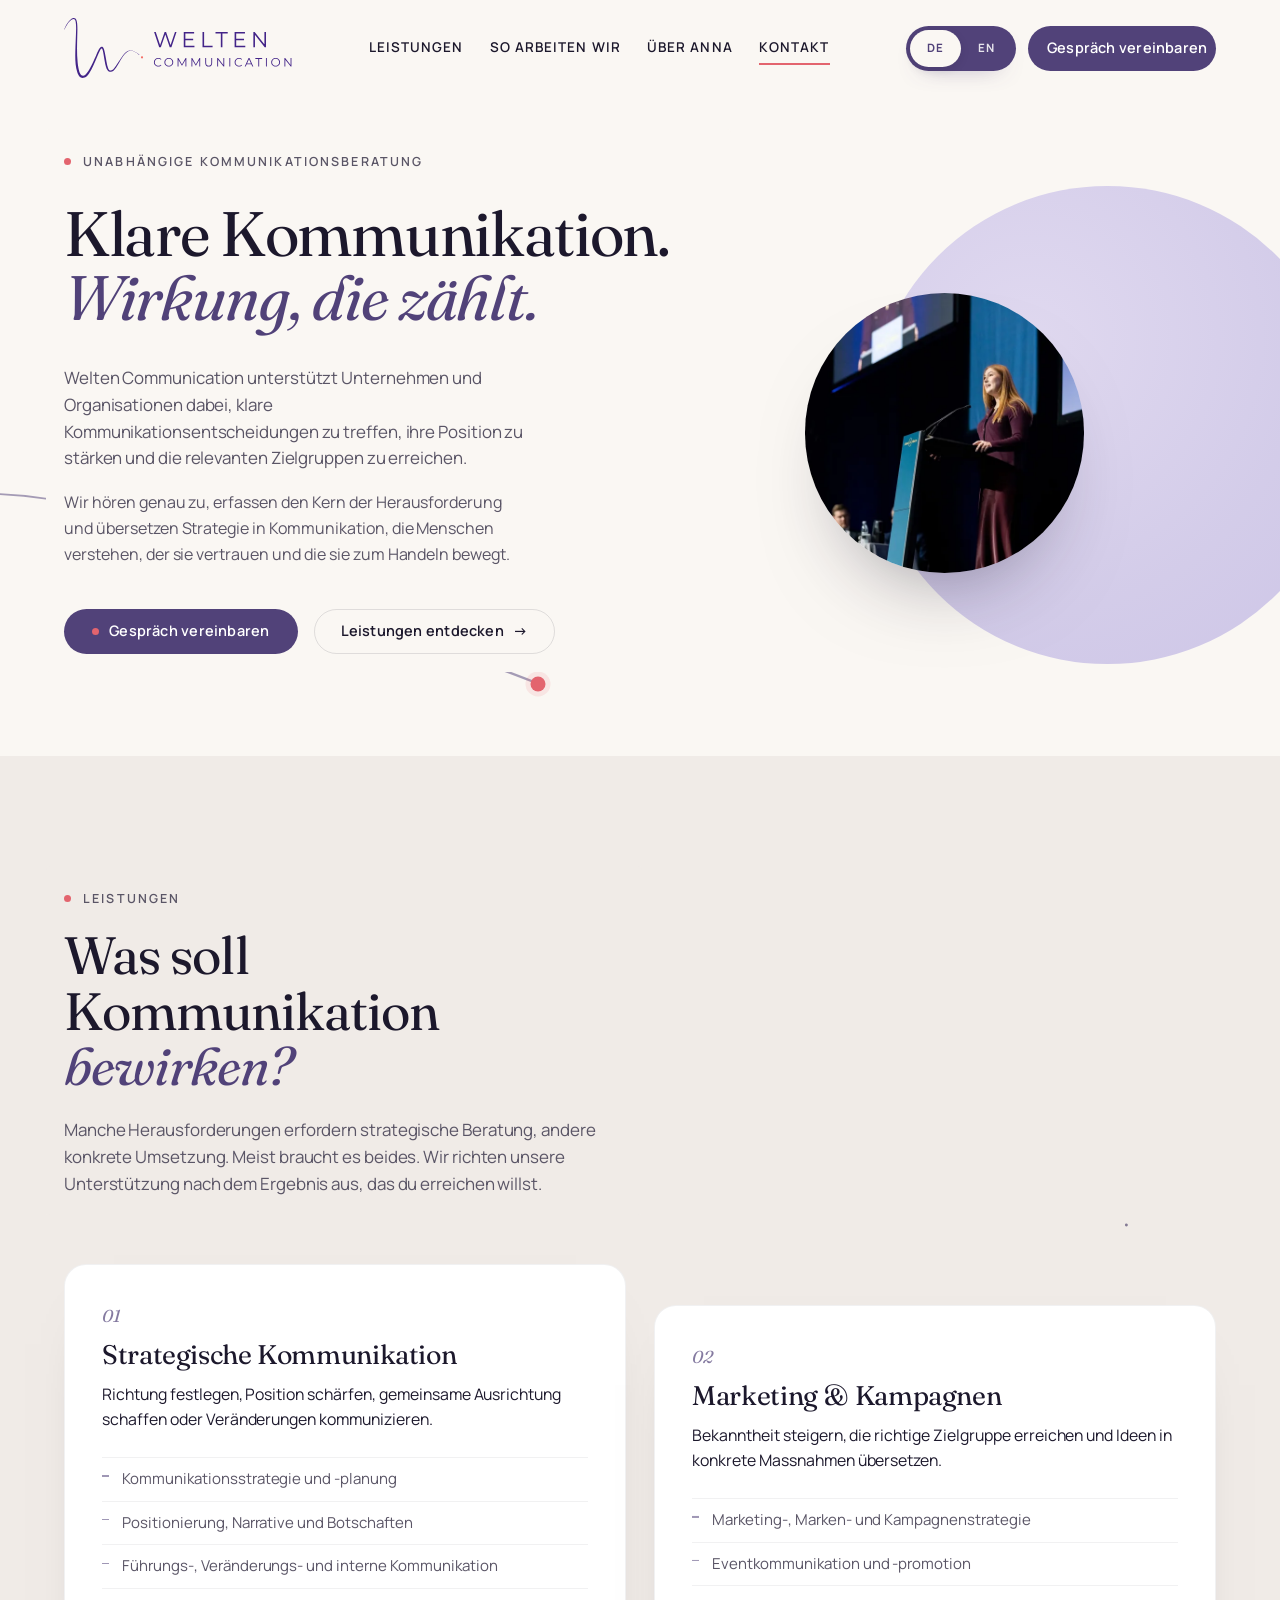
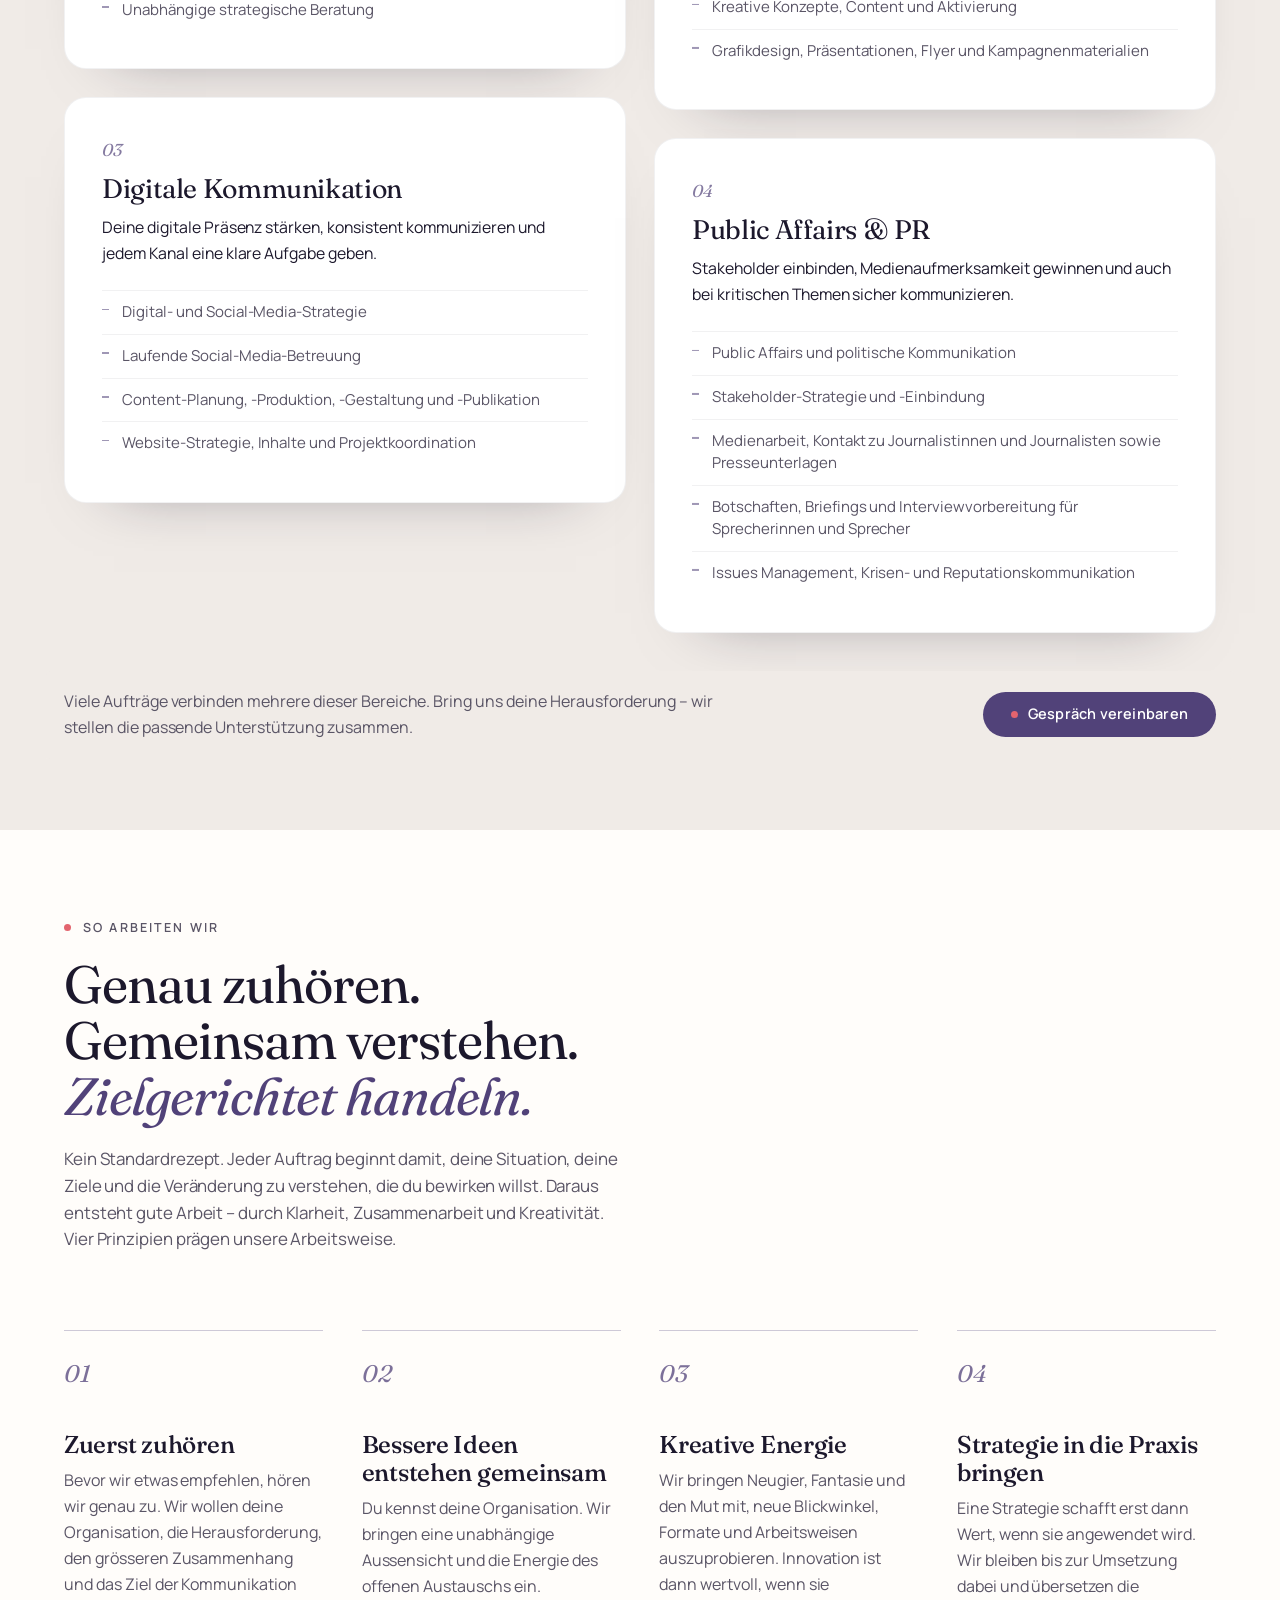
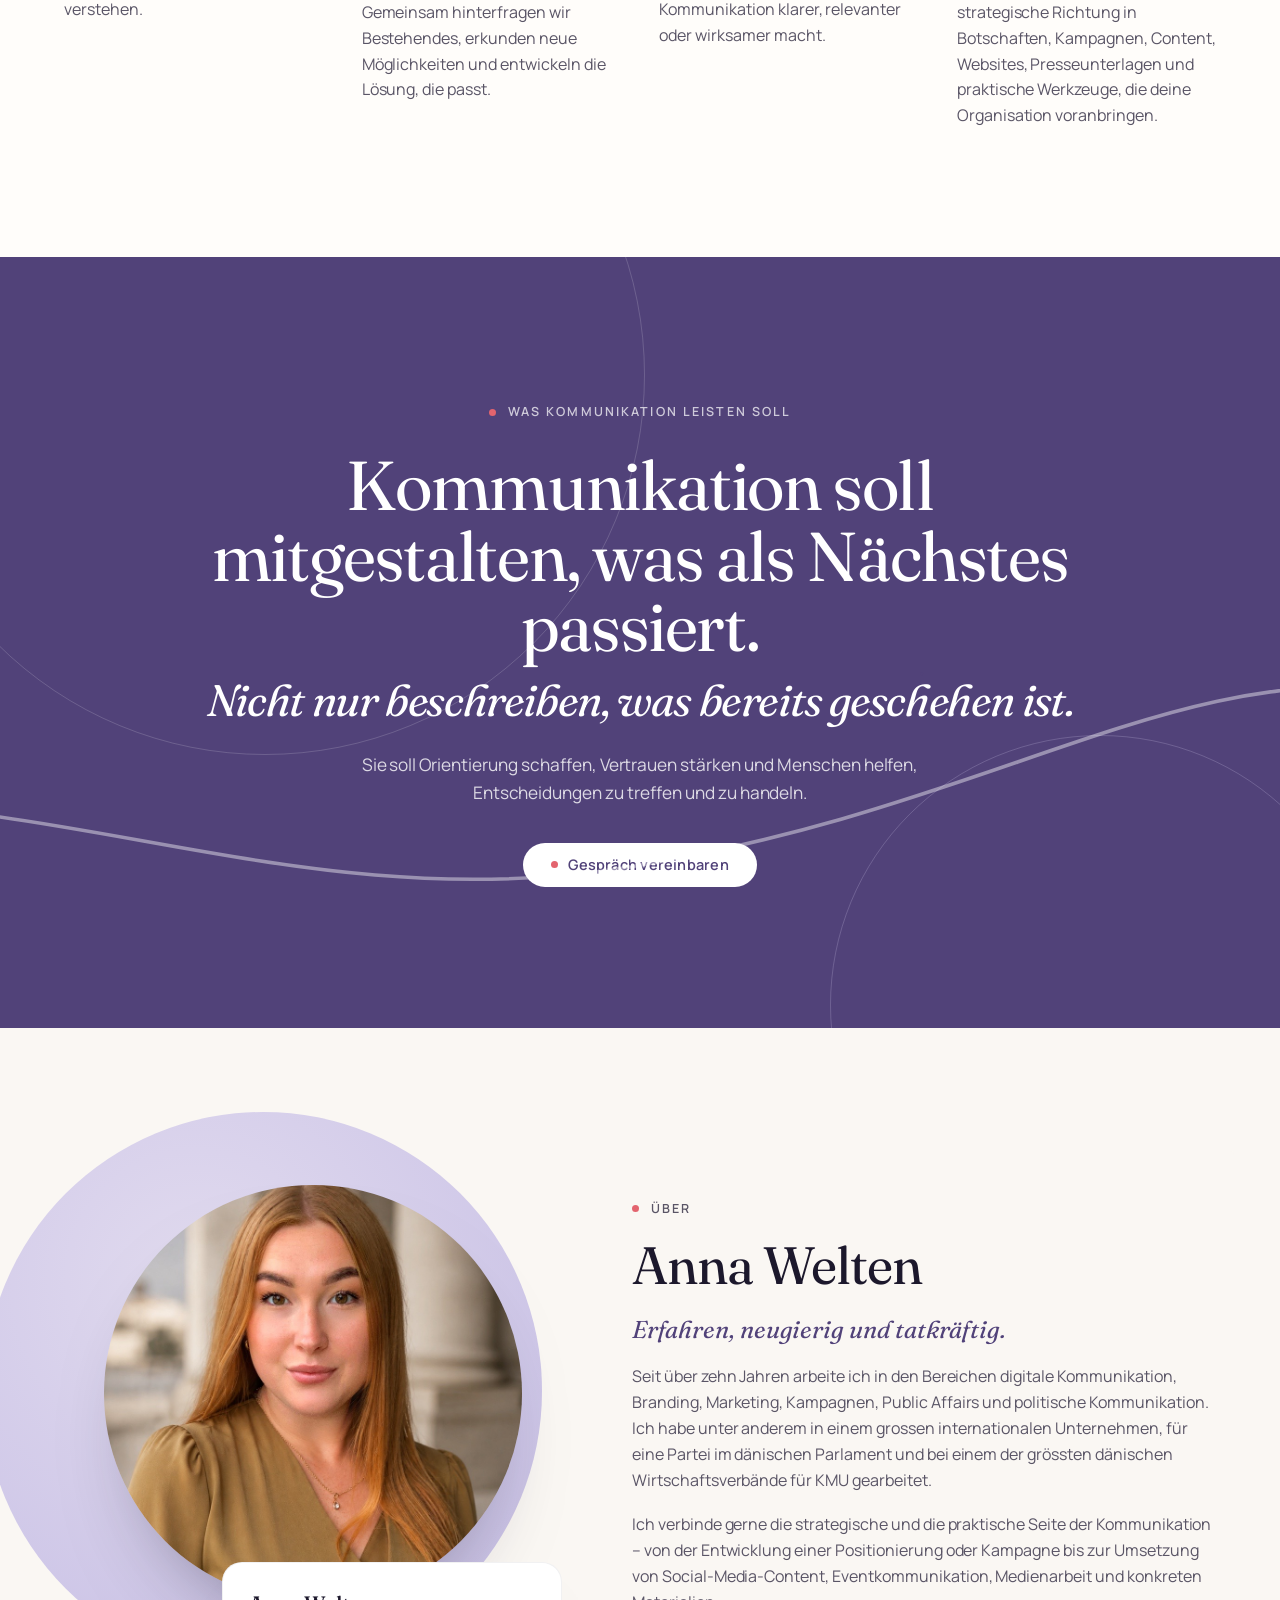
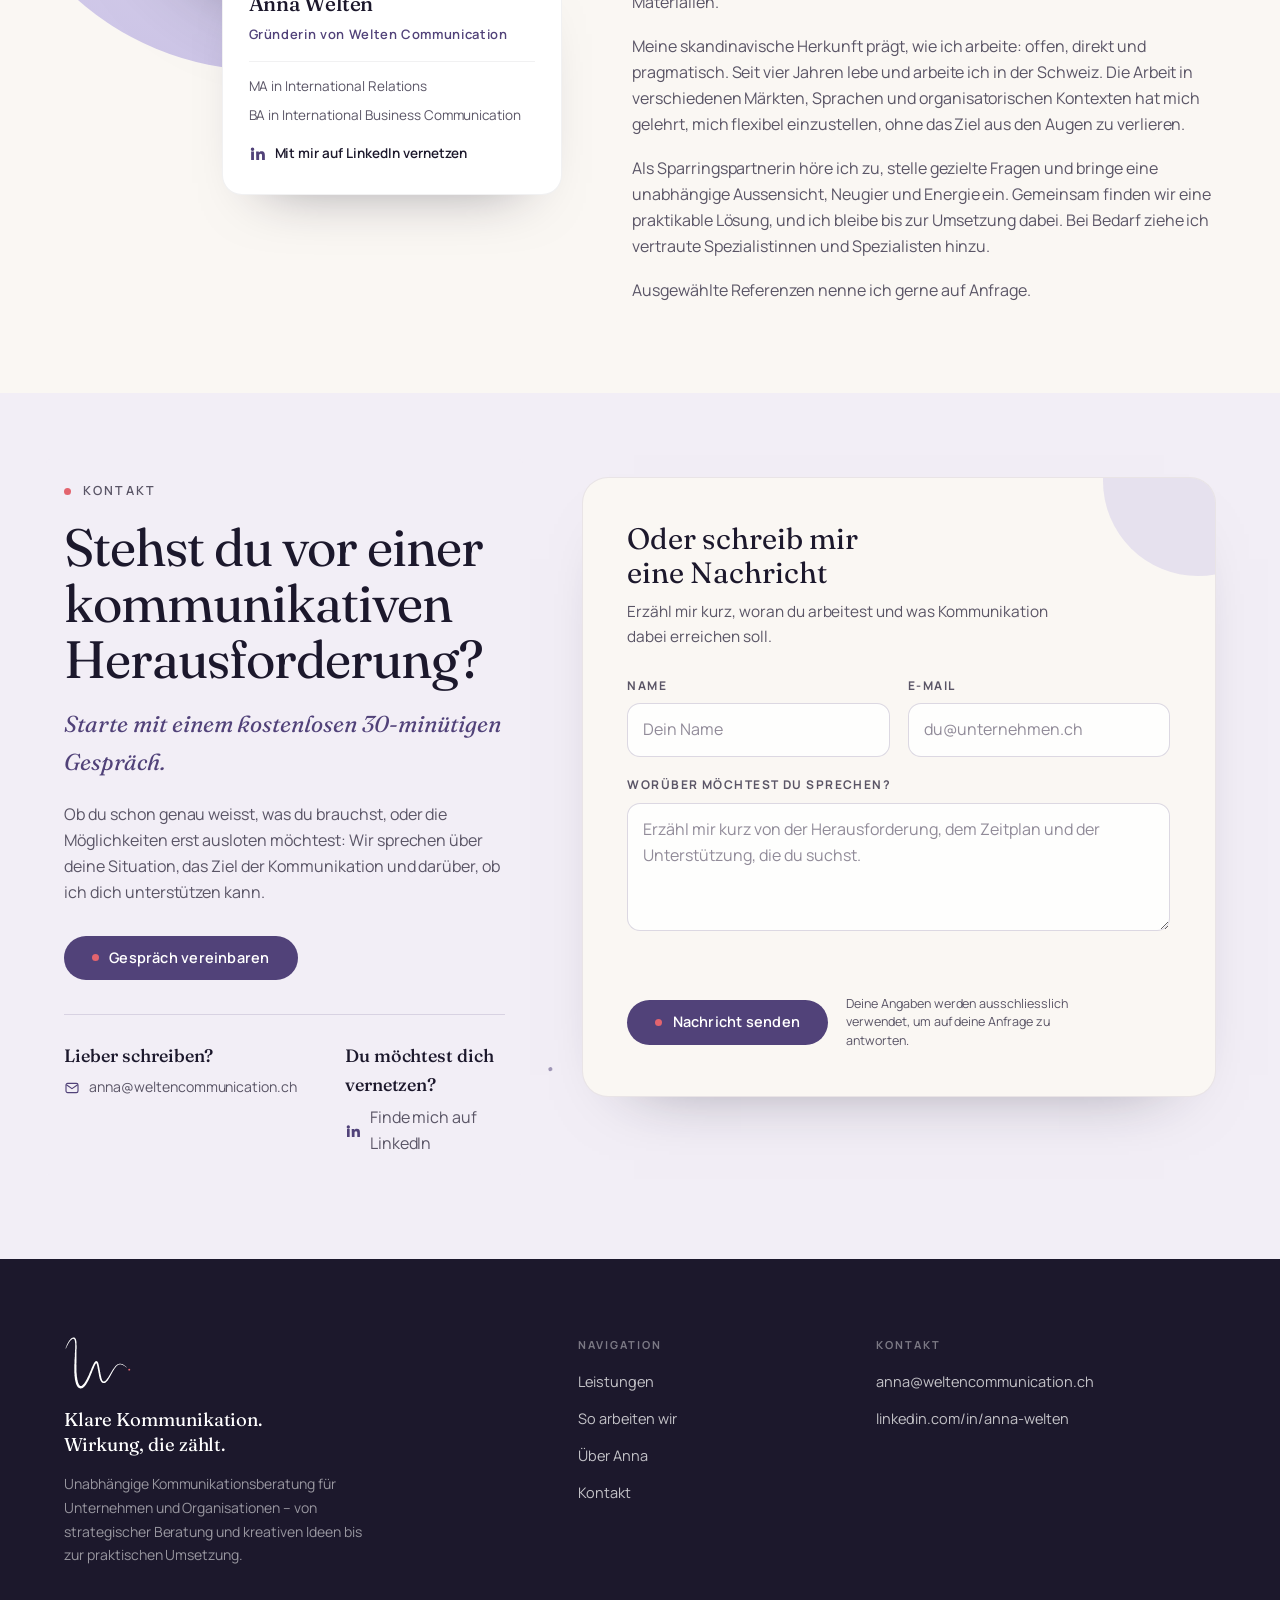
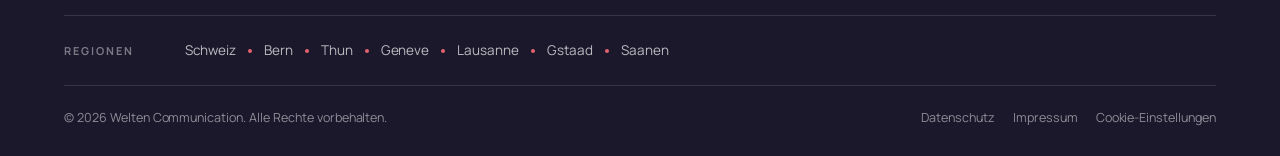
==== commit 679df068: "Show bilingual service areas in footer" ====
--- a/de/index.html
+++ b/de/index.html
@@ -475,6 +475,13 @@
 .foot-col ul{display:grid;gap:11px}
 .foot-col a{font-size:14.5px;color:rgba(255,255,255,.74);transition:color .3s var(--ease);word-break:break-word}
 .foot-col a:hover{color:#fff}
+.foot-areas{display:flex;align-items:flex-start;gap:clamp(24px,4vw,58px);padding:24px 0;
+  border-bottom:1px solid rgba(255,255,255,.12)}
+.foot-areas h3{flex:0 0 auto;margin-top:2px;font-size:11px;letter-spacing:.18em;text-transform:uppercase;
+  color:rgba(255,255,255,.42)}
+.foot-areas ul{display:flex;flex-wrap:wrap;gap:7px 0;color:rgba(255,255,255,.7);font-size:13.5px;line-height:1.55}
+.foot-areas li{display:flex;align-items:center;white-space:nowrap}
+.foot-areas li:not(:last-child)::after{content:"";width:4px;height:4px;margin:0 12px;border-radius:50%;background:var(--coral)}
 .foot-bottom{display:flex;justify-content:space-between;align-items:center;gap:14px;flex-wrap:wrap;
   padding-top:22px;font-size:12.5px;color:rgba(255,255,255,.5)}
 .foot-legal{display:flex;gap:18px;flex-wrap:wrap}
@@ -542,6 +549,8 @@
   .hero-figure{width:64%;margin-top:15%}
   .hero-media::before{width:106%;right:-24%;top:-4%}
   .work-grid{grid-template-columns:1fr;gap:34px}
+  .foot-areas{display:block}
+  .foot-areas h3{margin:0 0 14px}
   /* keep the line well clear of body text on small screens */
   .flowline path{opacity:.32}
   /* slimmer, better-proportioned buttons on small screens */
@@ -988,6 +997,11 @@
         </ul>
       </div>
     </div>
+    <div class="foot-areas" aria-label="Regionen">
+      <h3>Regionen</h3>
+      <ul>
+        <li>Schweiz</li><li>Bern</li><li>Thun</li><li>Geneve</li><li>Lausanne</li><li>Gstaad</li><li>Saanen</li></ul>
+    </div>
     <div class="foot-bottom">
       <span>© <span id="year">2026</span> Welten Communication. Alle Rechte vorbehalten.</span>
       <span class="foot-legal">
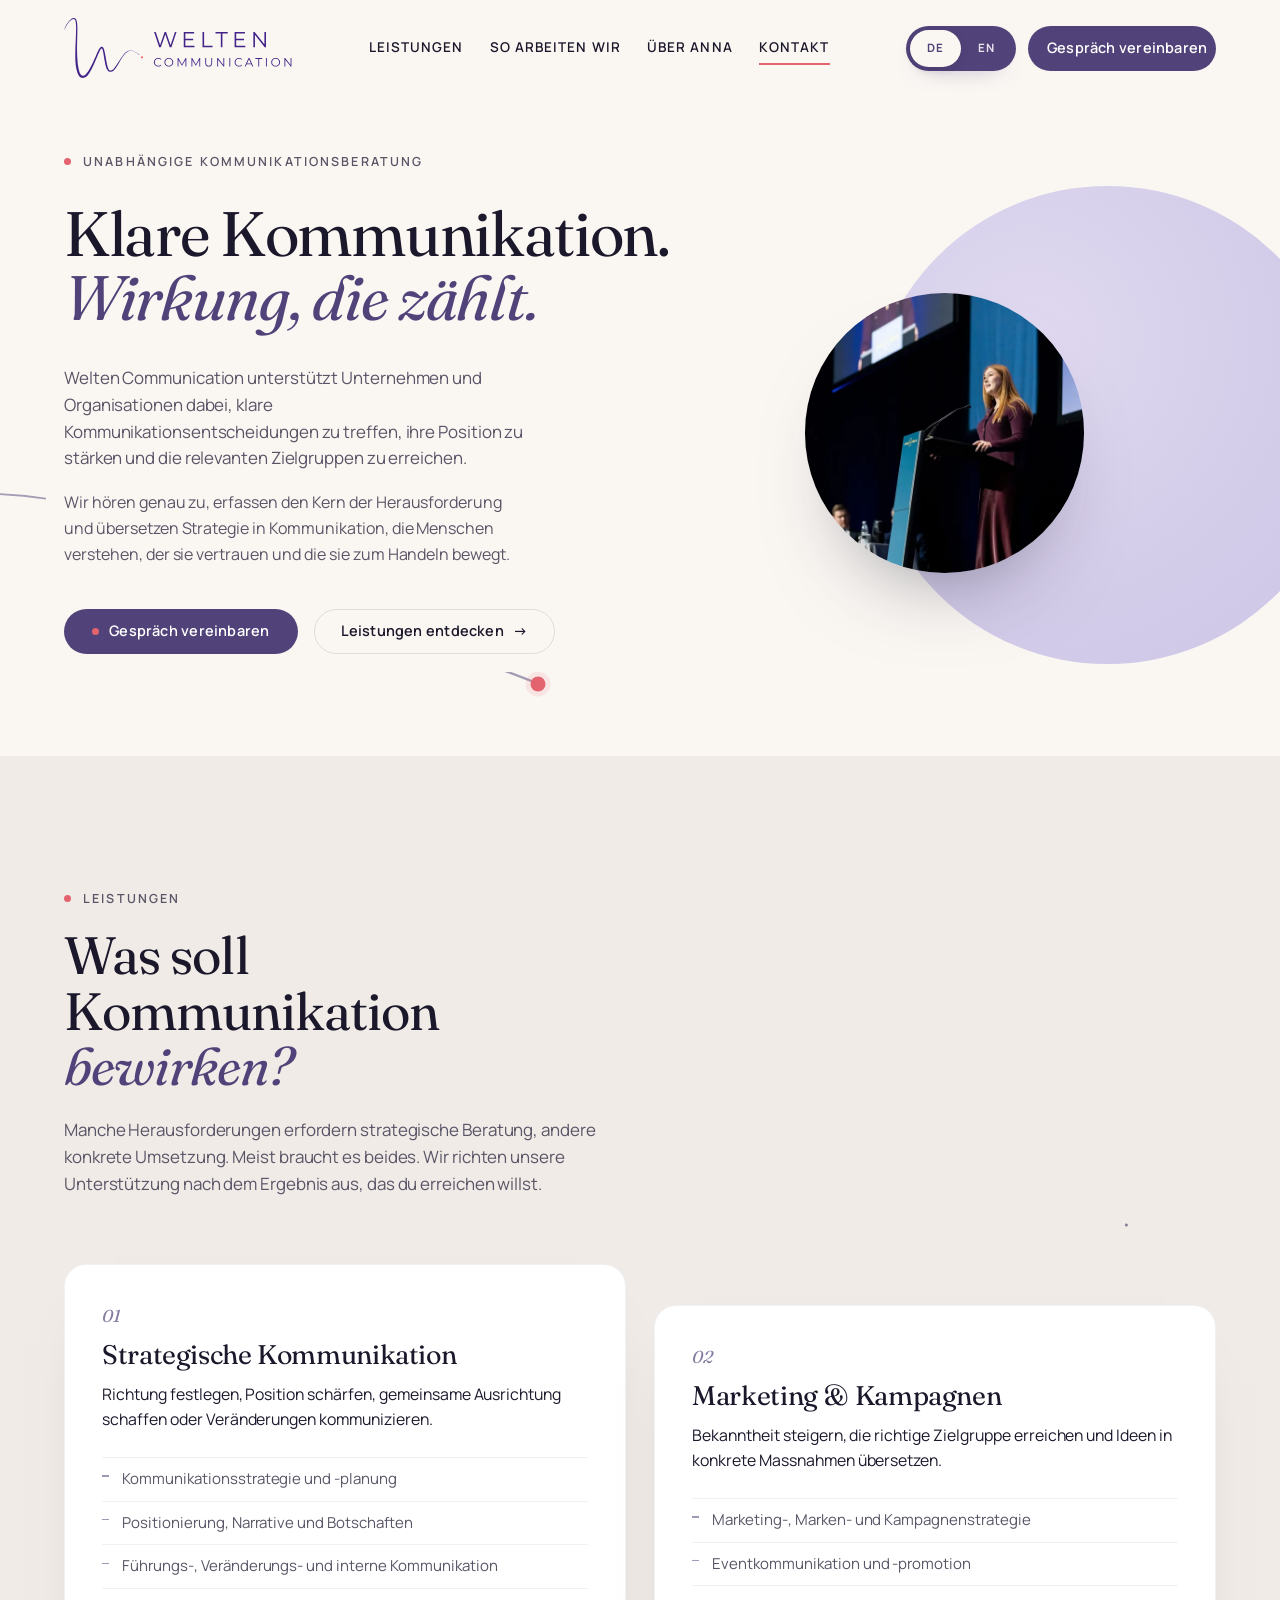
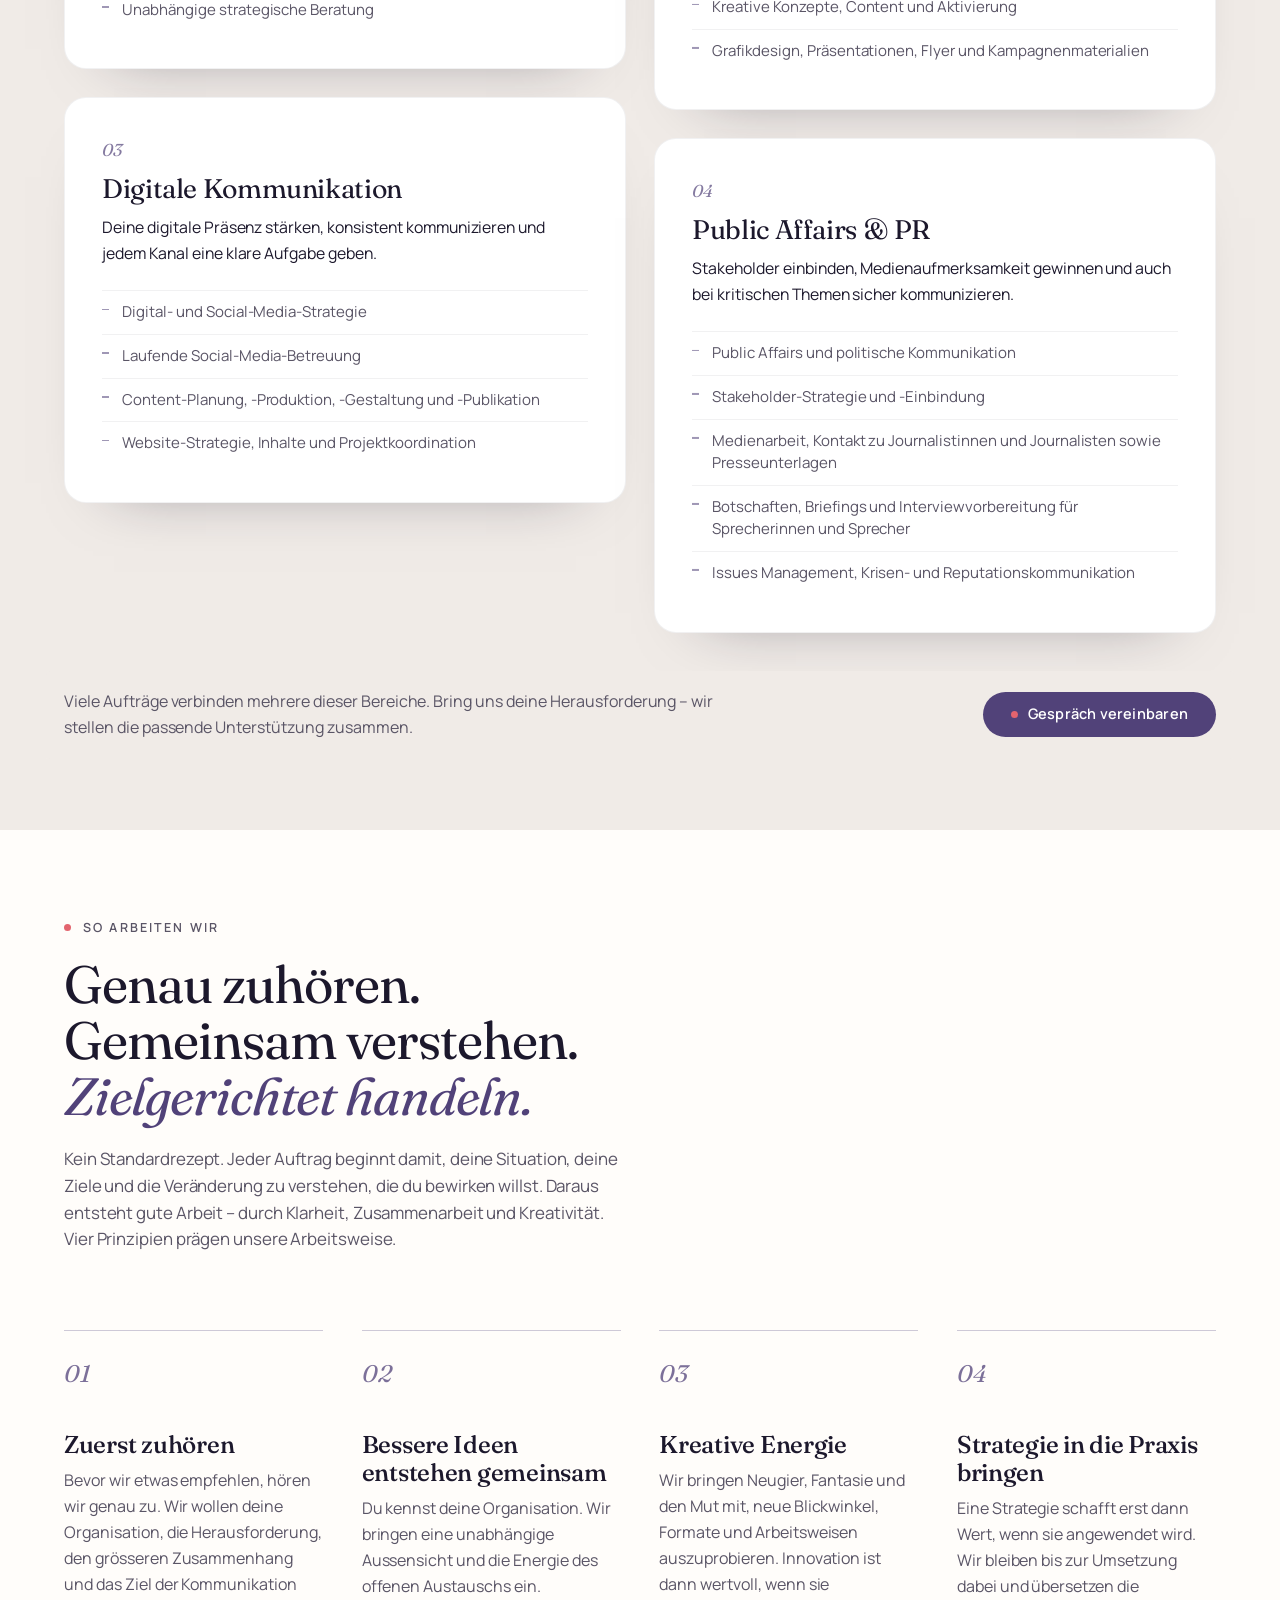
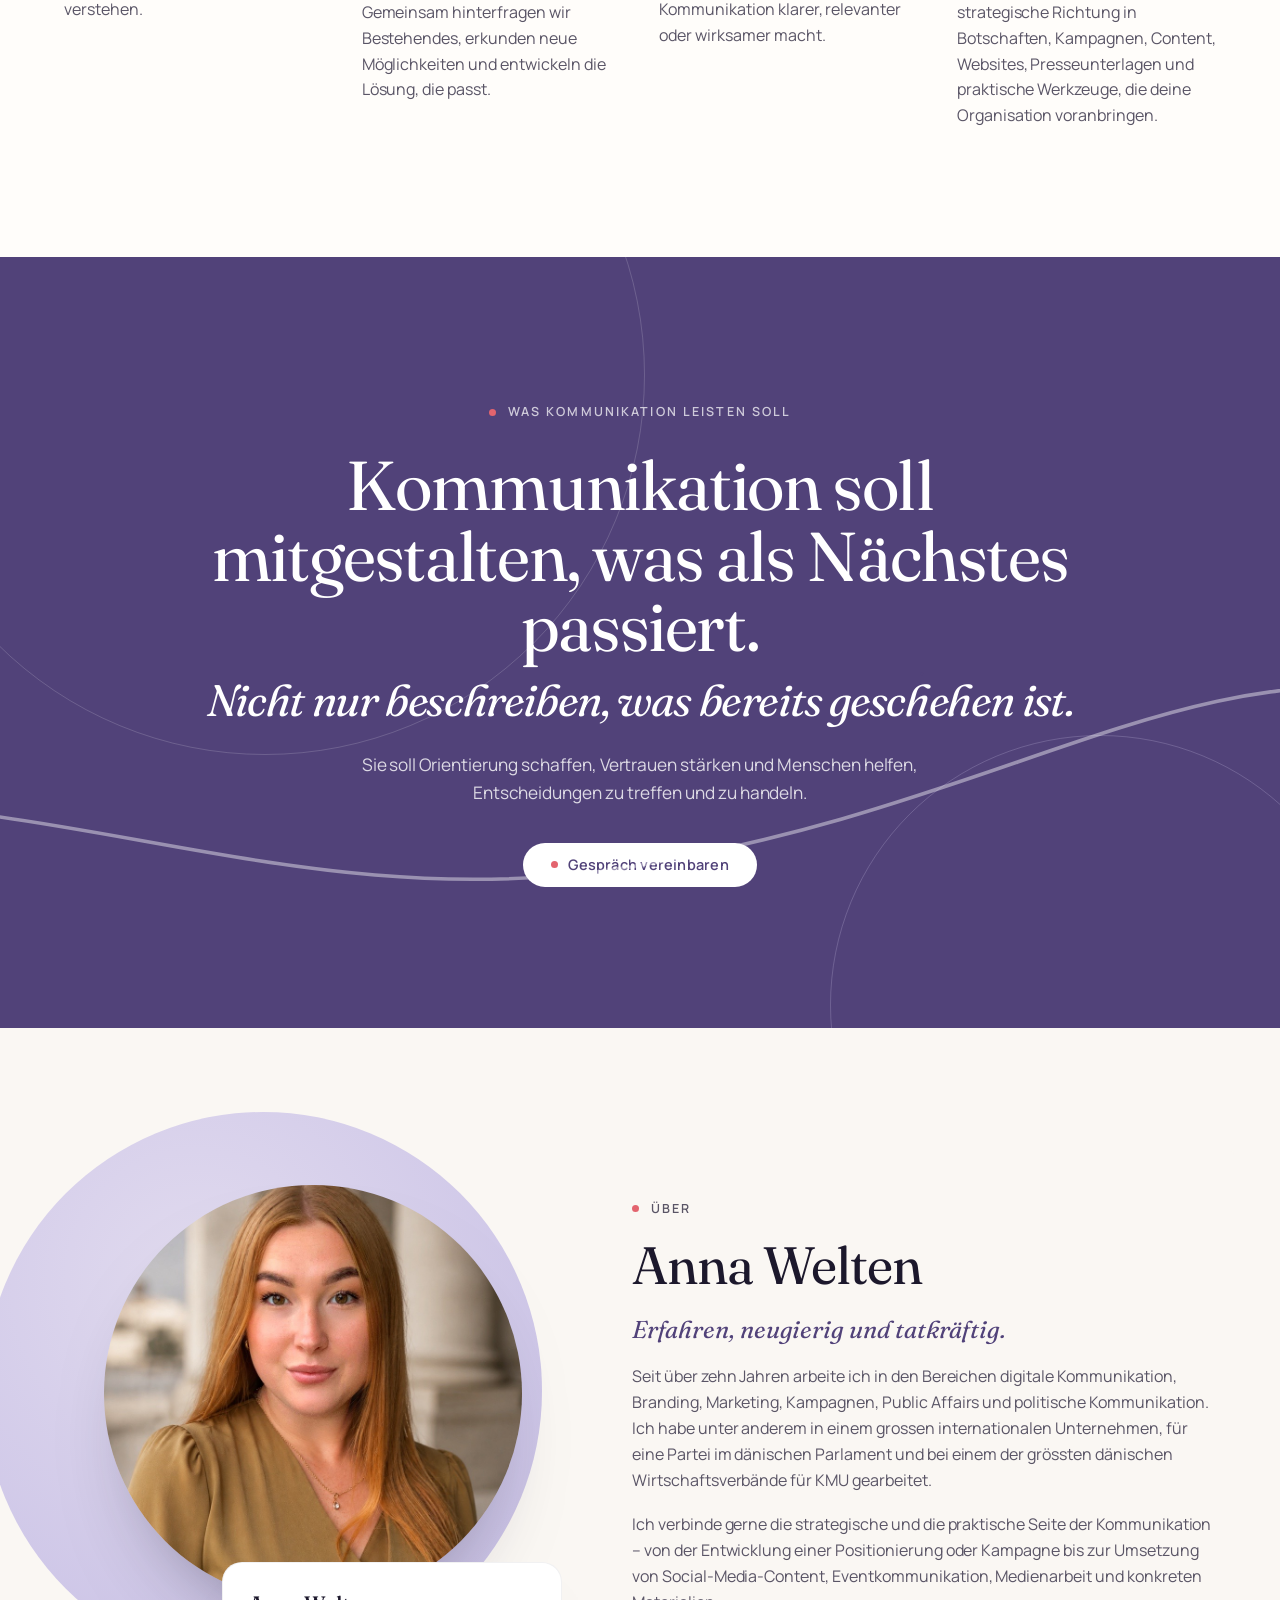
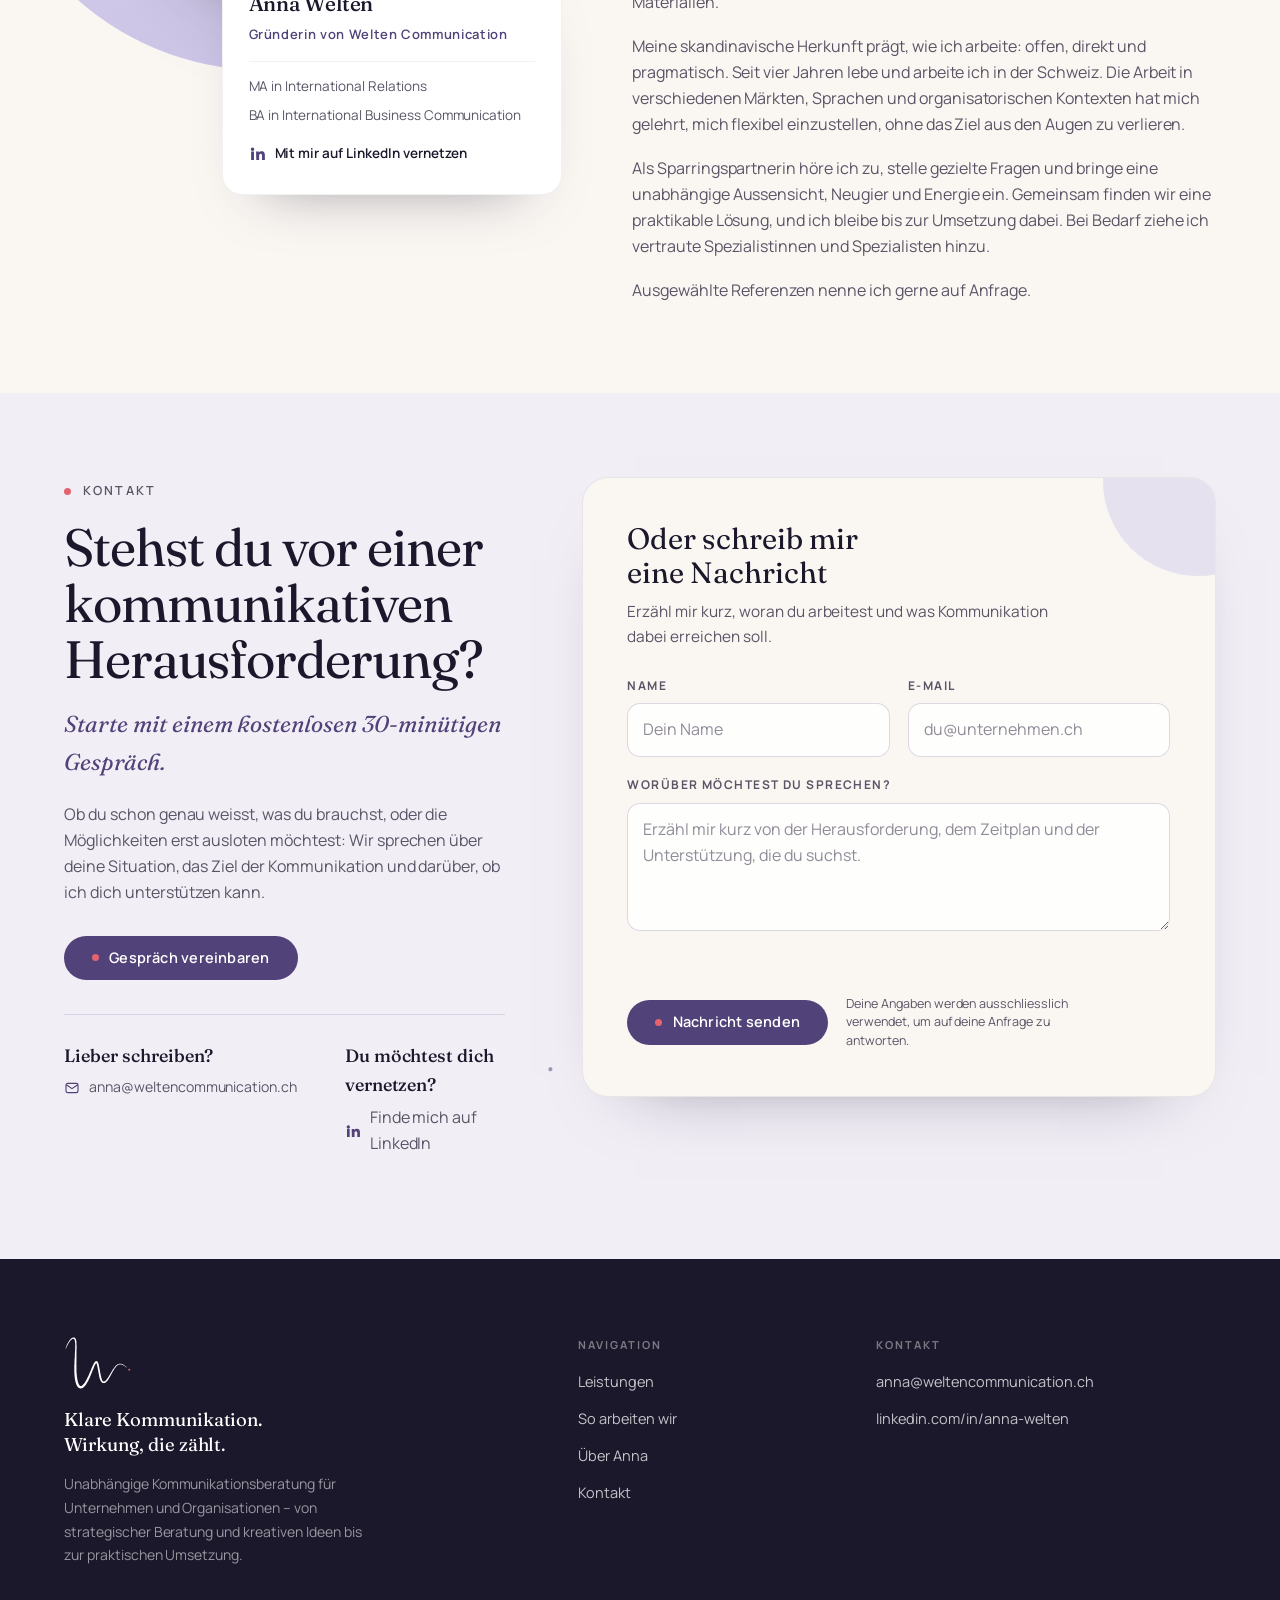
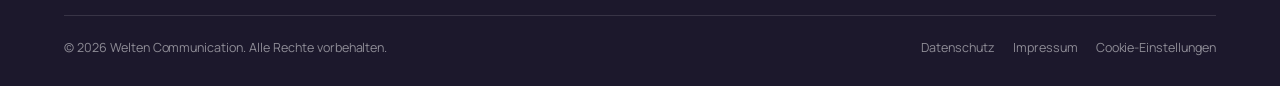
==== commit 4093c06e: "Keep service areas in structured data only" ====
--- a/de/index.html
+++ b/de/index.html
@@ -475,13 +475,6 @@
 .foot-col ul{display:grid;gap:11px}
 .foot-col a{font-size:14.5px;color:rgba(255,255,255,.74);transition:color .3s var(--ease);word-break:break-word}
 .foot-col a:hover{color:#fff}
-.foot-areas{display:flex;align-items:flex-start;gap:clamp(24px,4vw,58px);padding:24px 0;
-  border-bottom:1px solid rgba(255,255,255,.12)}
-.foot-areas h3{flex:0 0 auto;margin-top:2px;font-size:11px;letter-spacing:.18em;text-transform:uppercase;
-  color:rgba(255,255,255,.42)}
-.foot-areas ul{display:flex;flex-wrap:wrap;gap:7px 0;color:rgba(255,255,255,.7);font-size:13.5px;line-height:1.55}
-.foot-areas li{display:flex;align-items:center;white-space:nowrap}
-.foot-areas li:not(:last-child)::after{content:"";width:4px;height:4px;margin:0 12px;border-radius:50%;background:var(--coral)}
 .foot-bottom{display:flex;justify-content:space-between;align-items:center;gap:14px;flex-wrap:wrap;
   padding-top:22px;font-size:12.5px;color:rgba(255,255,255,.5)}
 .foot-legal{display:flex;gap:18px;flex-wrap:wrap}
@@ -549,8 +542,6 @@
   .hero-figure{width:64%;margin-top:15%}
   .hero-media::before{width:106%;right:-24%;top:-4%}
   .work-grid{grid-template-columns:1fr;gap:34px}
-  .foot-areas{display:block}
-  .foot-areas h3{margin:0 0 14px}
   /* keep the line well clear of body text on small screens */
   .flowline path{opacity:.32}
   /* slimmer, better-proportioned buttons on small screens */
@@ -997,11 +988,6 @@
         </ul>
       </div>
     </div>
-    <div class="foot-areas" aria-label="Regionen">
-      <h3>Regionen</h3>
-      <ul>
-        <li>Schweiz</li><li>Bern</li><li>Thun</li><li>Geneve</li><li>Lausanne</li><li>Gstaad</li><li>Saanen</li></ul>
-    </div>
     <div class="foot-bottom">
       <span>© <span id="year">2026</span> Welten Communication. Alle Rechte vorbehalten.</span>
       <span class="foot-legal">
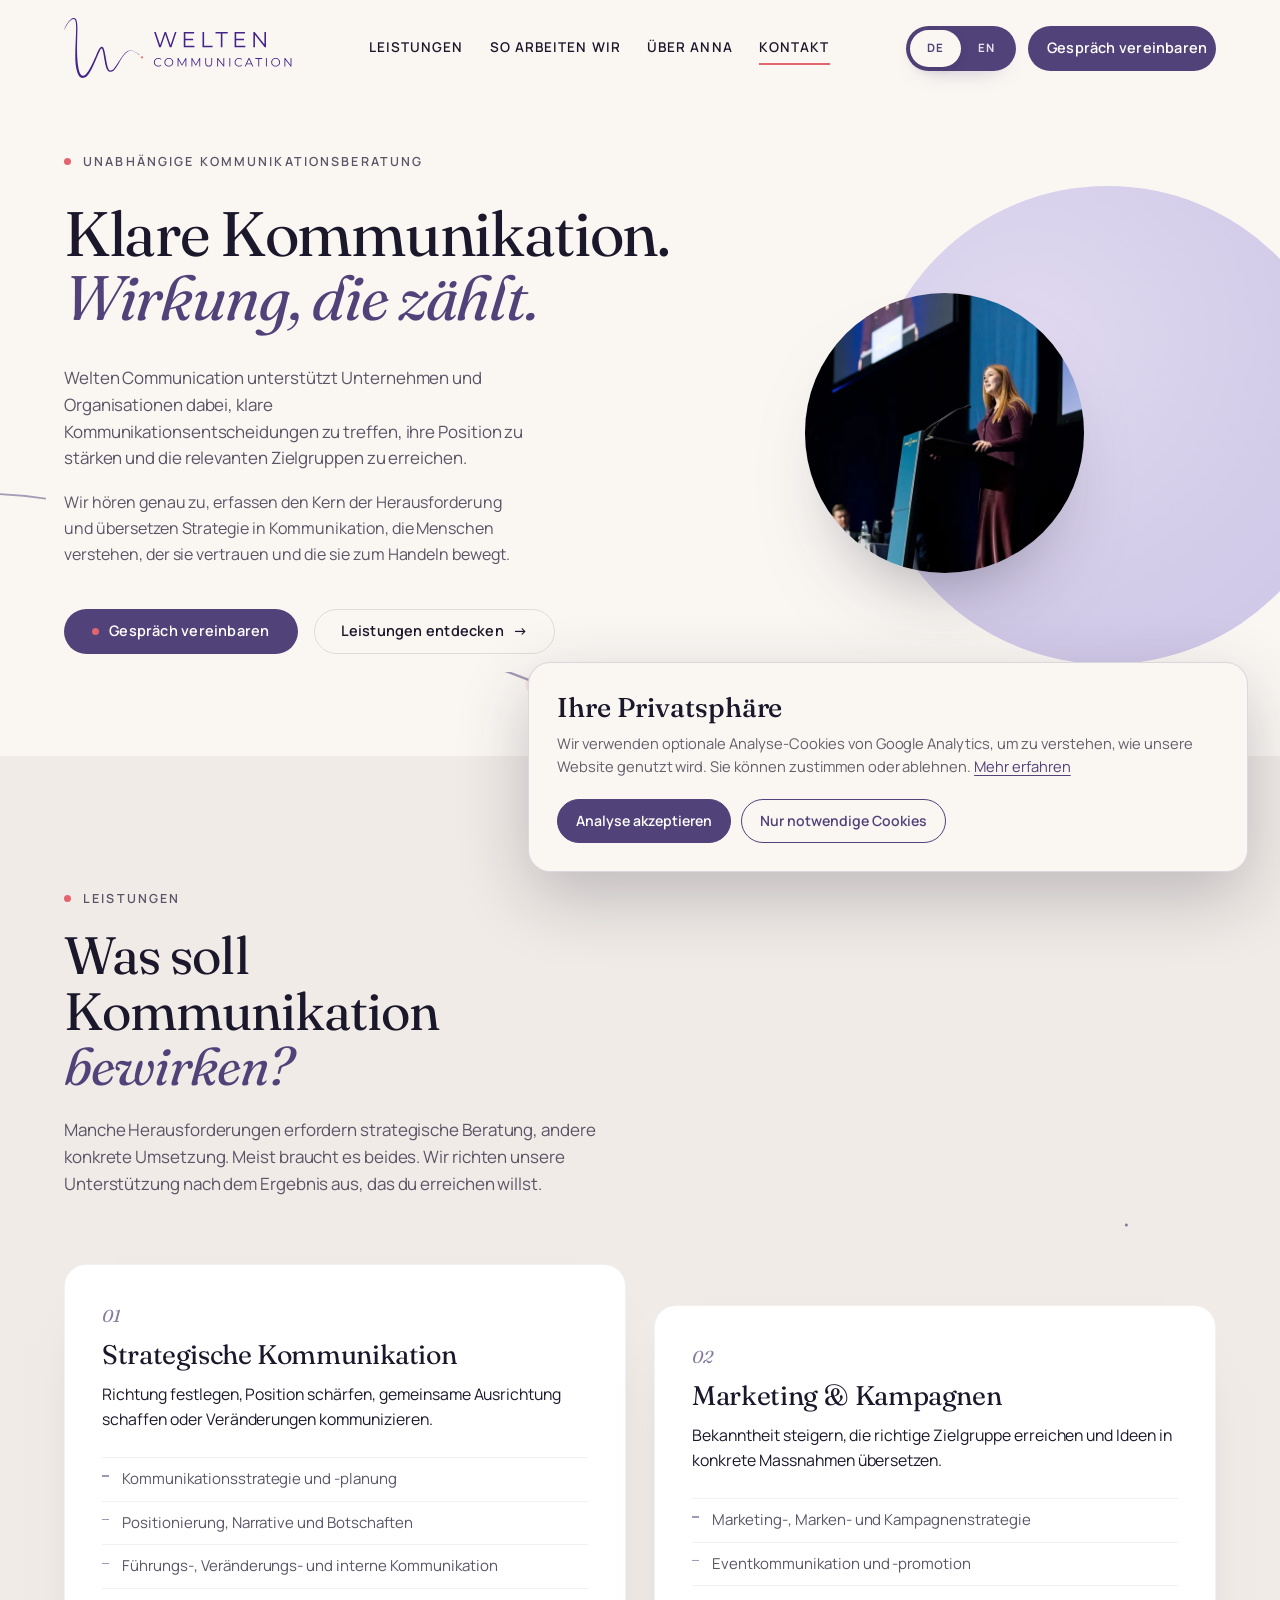
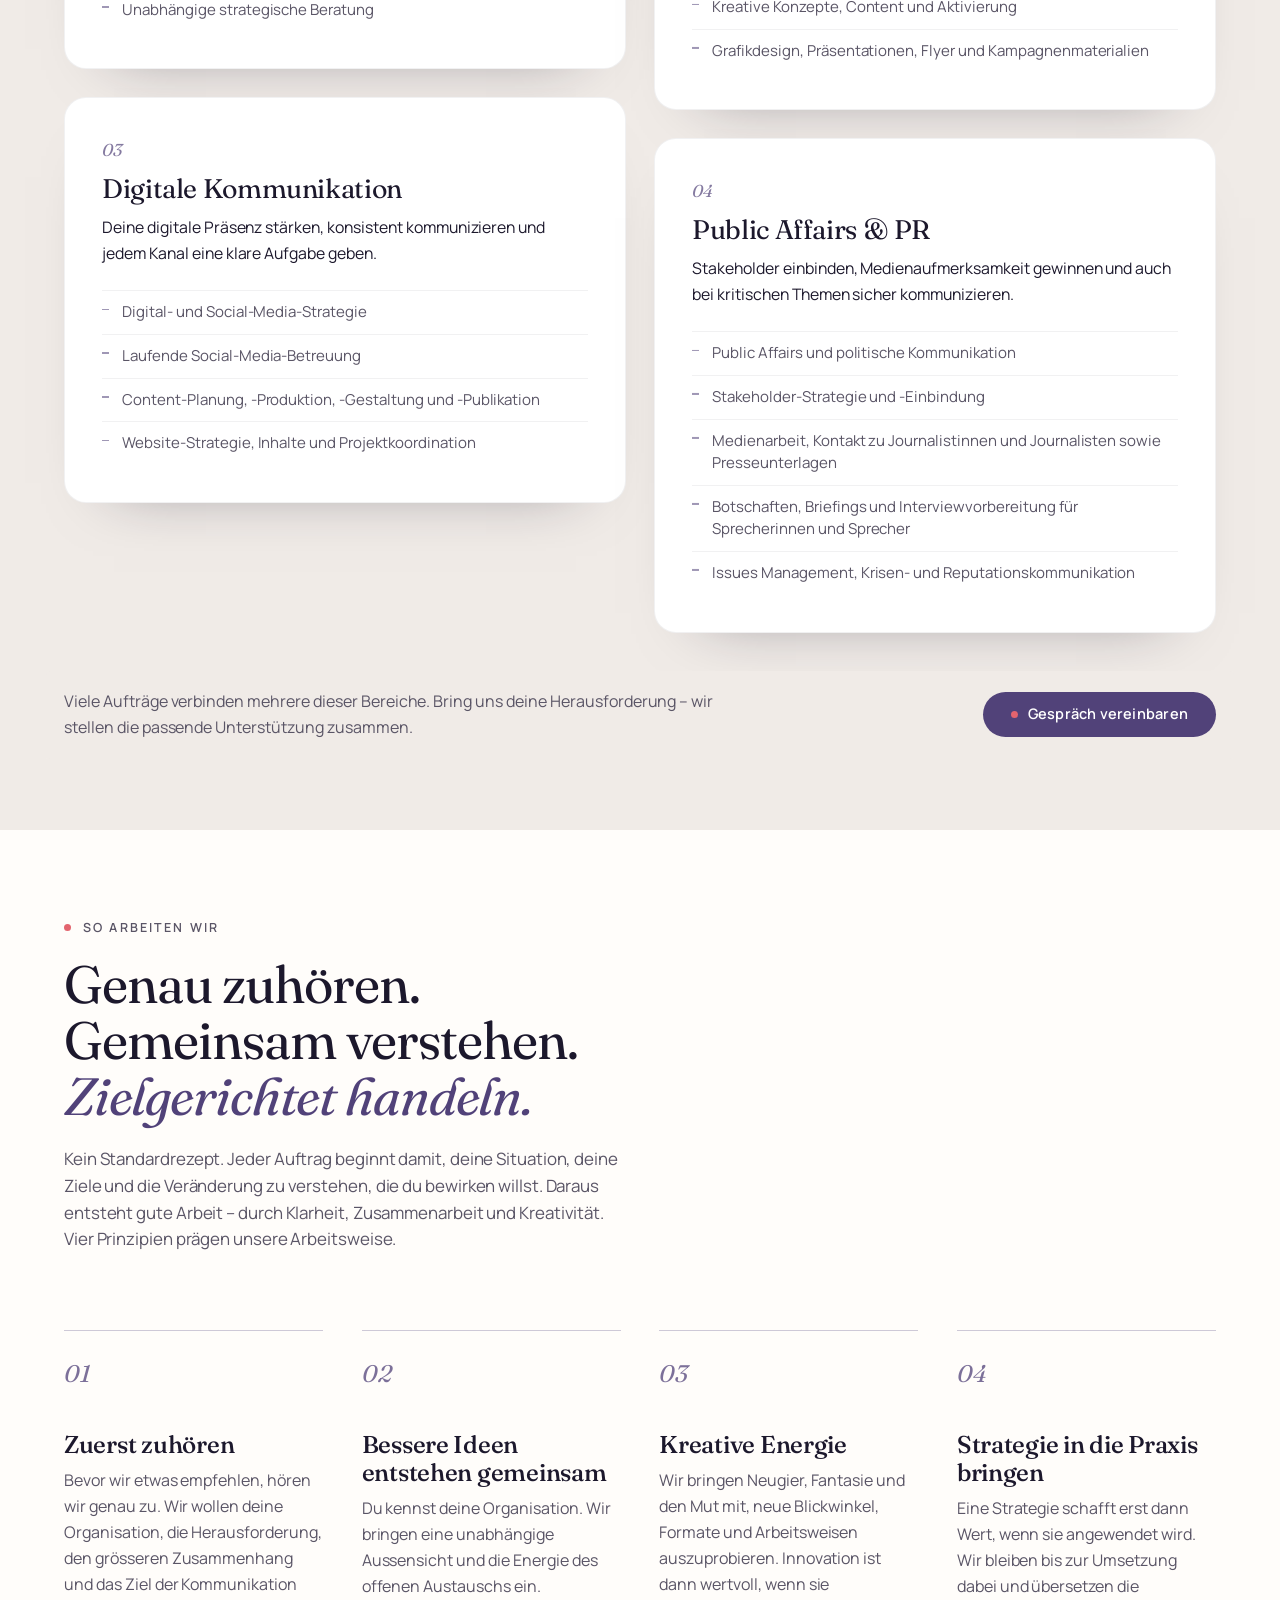
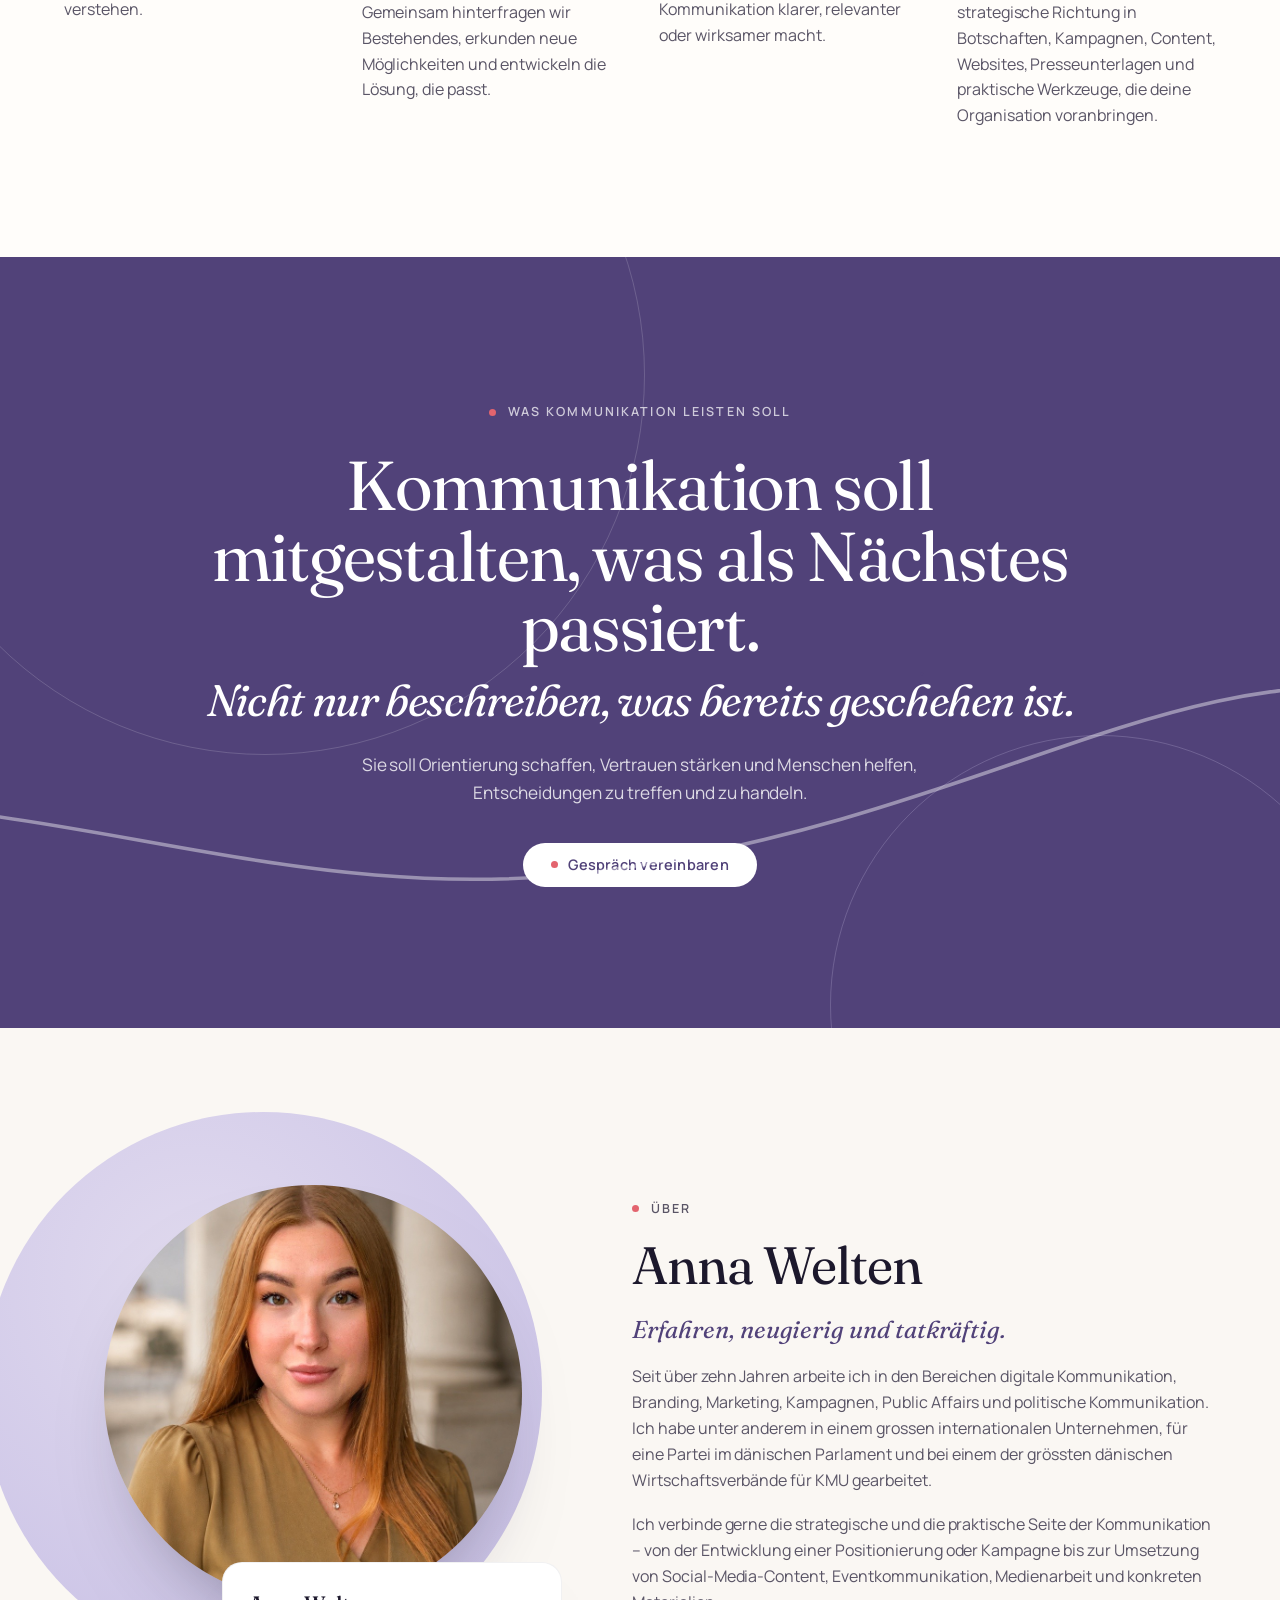
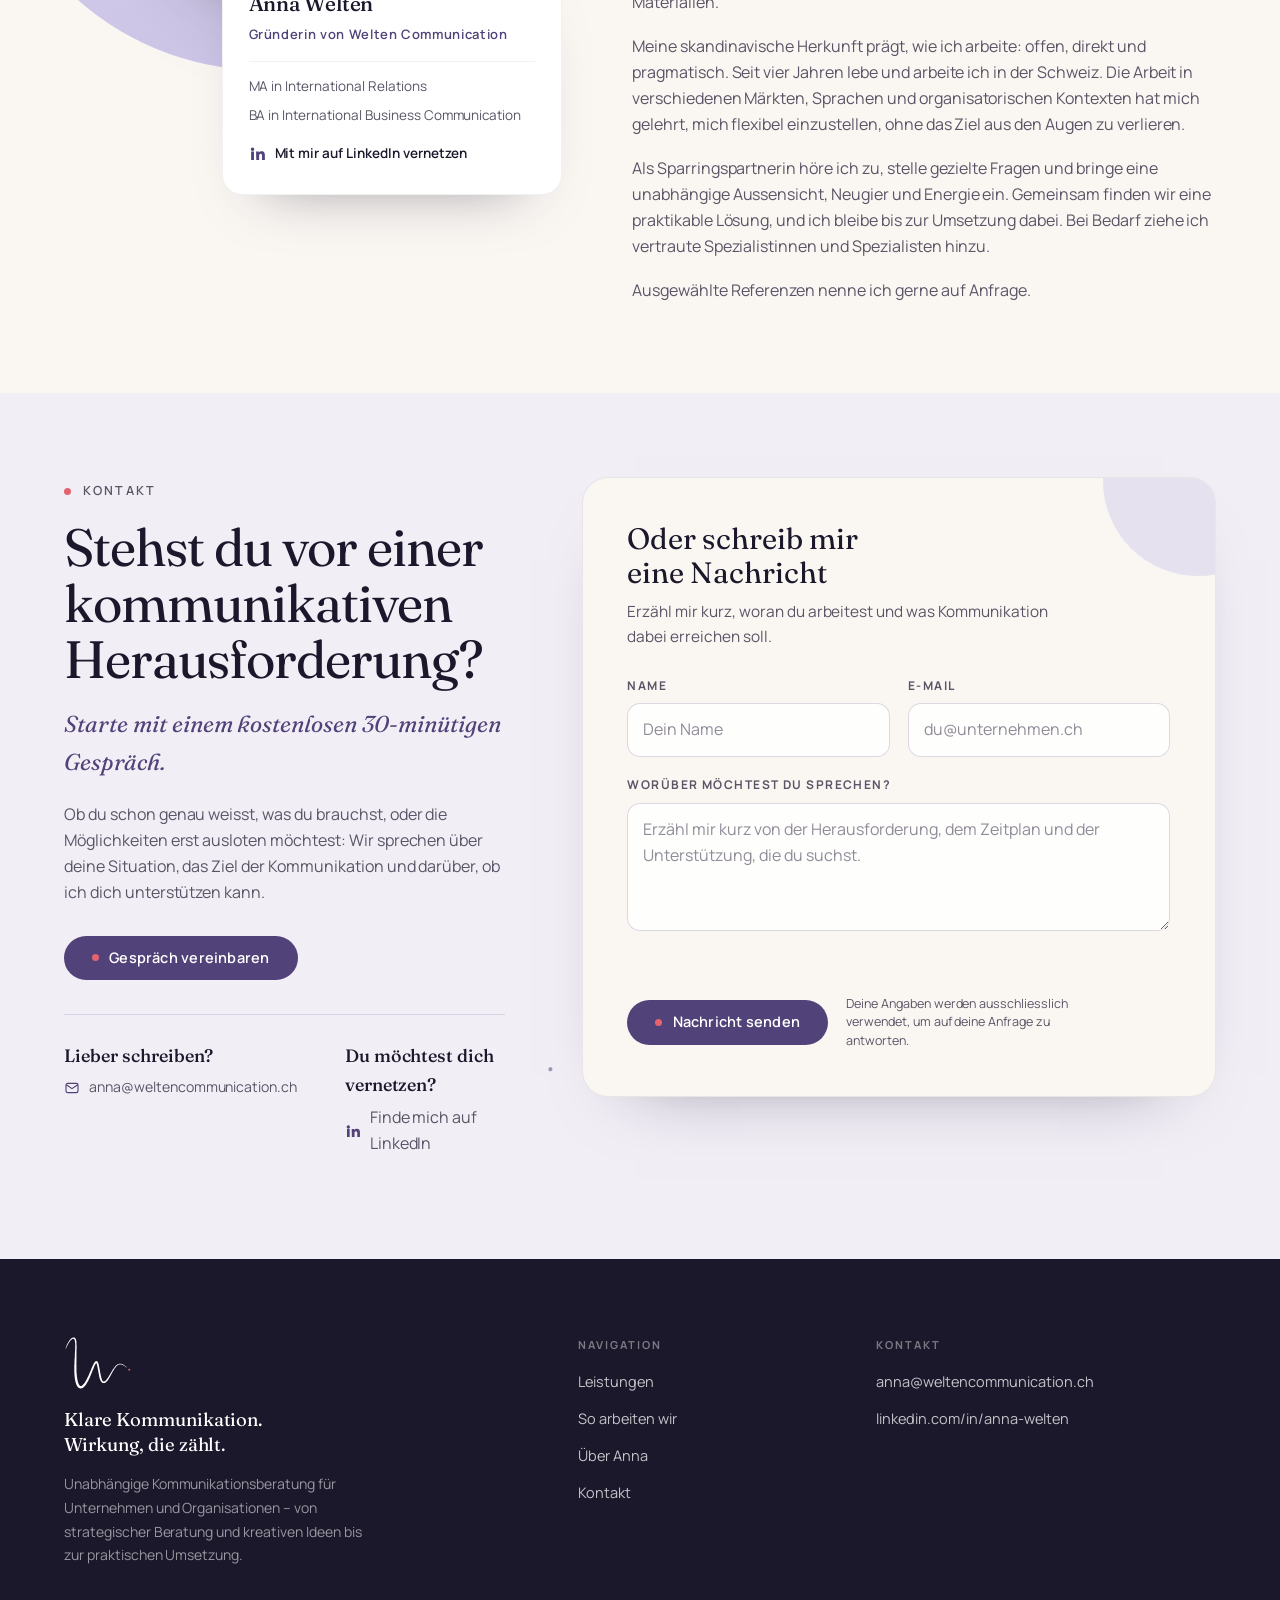
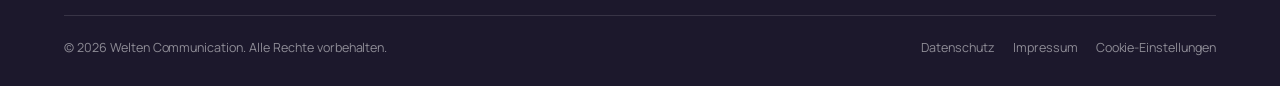
==== commit 01e66a05: "Add consent-aware analytics and lead tracking" ====
--- a/de/index.html
+++ b/de/index.html
@@ -5,23 +5,25 @@
 <meta name="viewport" content="width=device-width, initial-scale=1, viewport-fit=cover">
 <title>Klare Kommunikation. Wirkung, die zählt. — Welten Communication</title>
 <meta name="description" content="Unabhängige Kommunikationsberatung für Unternehmen und Organisationen — von strategischer Beratung und kreativen Ideen bis zur praktischen Umsetzung.">
-<link rel="canonical" href="https://weltencommunication.ch/de/">
-<link rel="alternate" hreflang="de" href="https://weltencommunication.ch/de/"><link rel="alternate" hreflang="en" href="https://weltencommunication.ch/en/"><link rel="alternate" hreflang="x-default" href="https://weltencommunication.ch/de/"><meta property="og:locale" content="de_CH"><meta name="theme-color" content="#FAF7F3">
+<link rel="canonical" href="https://www.weltencommunication.ch/de/">
+<link rel="alternate" hreflang="de" href="https://www.weltencommunication.ch/de/"><link rel="alternate" hreflang="en" href="https://www.weltencommunication.ch/en/"><link rel="alternate" hreflang="x-default" href="https://www.weltencommunication.ch/de/"><meta property="og:locale" content="de_CH"><meta name="theme-color" content="#FAF7F3">
+<link href="/assets/cookie-consent.css" rel="stylesheet">
+<script src="/assets/analytics-consent.js" defer></script>
 <link href="https://calendar.google.com/calendar/scheduling-button-script.css" rel="stylesheet">
 <script src="https://calendar.google.com/calendar/scheduling-button-script.js" async></script>
 
 <meta property="og:type" content="website">
-<meta property="og:url" content="https://weltencommunication.ch/de/">
+<meta property="og:url" content="https://www.weltencommunication.ch/de/">
 <meta property="og:site_name" content="Welten Communication">
 <meta property="og:title" content="Klare Kommunikation. Wirkung, die zählt. — Welten Communication">
 <meta property="og:description" content="Unabhängige Kommunikationsberatung für Unternehmen und Organisationen — von strategischer Beratung und kreativen Ideen bis zur praktischen Umsetzung.">
-<meta property="og:image" content="https://weltencommunication.ch/assets/front-page.jpg">
+<meta property="og:image" content="https://www.weltencommunication.ch/assets/front-page.jpg">
 <meta property="og:image:width" content="1200">
 <meta property="og:image:height" content="630">
 <meta name="twitter:card" content="summary_large_image">
 <meta name="twitter:title" content="Klare Kommunikation. Wirkung, die zählt. — Welten Communication">
 <meta name="twitter:description" content="Unabhängige Kommunikationsberatung für Unternehmen und Organisationen — von strategischer Beratung und kreativen Ideen bis zur praktischen Umsetzung.">
-<meta name="twitter:image" content="https://weltencommunication.ch/assets/front-page.jpg">
+<meta name="twitter:image" content="https://www.weltencommunication.ch/assets/front-page.jpg">
 
 <link rel="icon" href="[data-uri]" type="image/svg+xml">
 <link rel="icon" href="[data-uri]" type="image/png">
@@ -35,8 +37,8 @@
   "@context": "https://schema.org",
   "@type": "ProfessionalService",
   "name": "Welten Communication",
-  "url": "https://weltencommunication.ch/de/",
-  "logo": "https://weltencommunication.ch/assets/welten-logo.svg",
+  "url": "https://www.weltencommunication.ch/de/",
+  "logo": "https://www.weltencommunication.ch/assets/welten-logo.svg",
   "description": "Unabhängige Kommunikationsberatung für Unternehmen und Organisationen — von strategischer Beratung und kreativen Ideen bis zur praktischen Umsetzung.",
   "email": "anna@weltencommunication.ch",
   "founder": {
@@ -1232,6 +1234,7 @@
         contactFormHeading.classList.add('is-hidden');
         contactFormIntro.classList.add('is-hidden');
         contactSuccess.classList.add('is-visible');
+        if(window.weltenAnalytics) window.weltenAnalytics.trackLead('contact_form_submission');
       }catch(error){
         contactStatus.textContent=error&&error.message?error.message:"Etwas ist schiefgelaufen. Bitte versuche es erneut oder schreibe an anna@weltencommunication.ch.";
         contactStatus.classList.add('error');
@@ -1475,4 +1478,4 @@
   });
 })();
 </script></body>
-</html>+</html>
--- a/assets/cookie-consent.css
+++ b/assets/cookie-consent.css
@@ -0,0 +1,12 @@
+.cookie-consent{position:fixed;z-index:10000;left:clamp(14px,3vw,32px);right:clamp(14px,3vw,32px);bottom:clamp(14px,3vw,28px);display:none;max-width:720px;margin-left:auto;padding:clamp(20px,3vw,28px);border:1px solid rgba(81,66,121,.18);border-radius:22px;background:#faf7f3;color:#1c182c;box-shadow:0 24px 70px rgba(28,24,44,.24);font-family:Manrope,Arial,sans-serif}
+.cookie-consent.is-visible{display:block}
+.cookie-consent h2{margin:0 0 8px;font-family:Fraunces,Georgia,serif;font-size:clamp(1.35rem,2.5vw,1.7rem);font-weight:500;line-height:1.2}
+.cookie-consent p{margin:0;color:#635d6a;font-size:.92rem;line-height:1.6}
+.cookie-consent a{color:#514279;text-decoration:underline;text-underline-offset:3px}
+.cookie-consent__actions{display:flex;flex-wrap:wrap;gap:10px;margin-top:20px}
+.cookie-consent__button{min-height:44px;padding:10px 18px;border:1px solid #514279;border-radius:999px;font:600 .88rem/1 Manrope,Arial,sans-serif;cursor:pointer}
+.cookie-consent__button--accept{background:#514279;color:#fff}
+.cookie-consent__button--reject{background:transparent;color:#514279}
+.cookie-consent__button:focus-visible{outline:3px solid rgba(81,66,121,.3);outline-offset:3px}
+@media (max-width:520px){.cookie-consent__actions{display:grid}.cookie-consent__button{width:100%}}
+
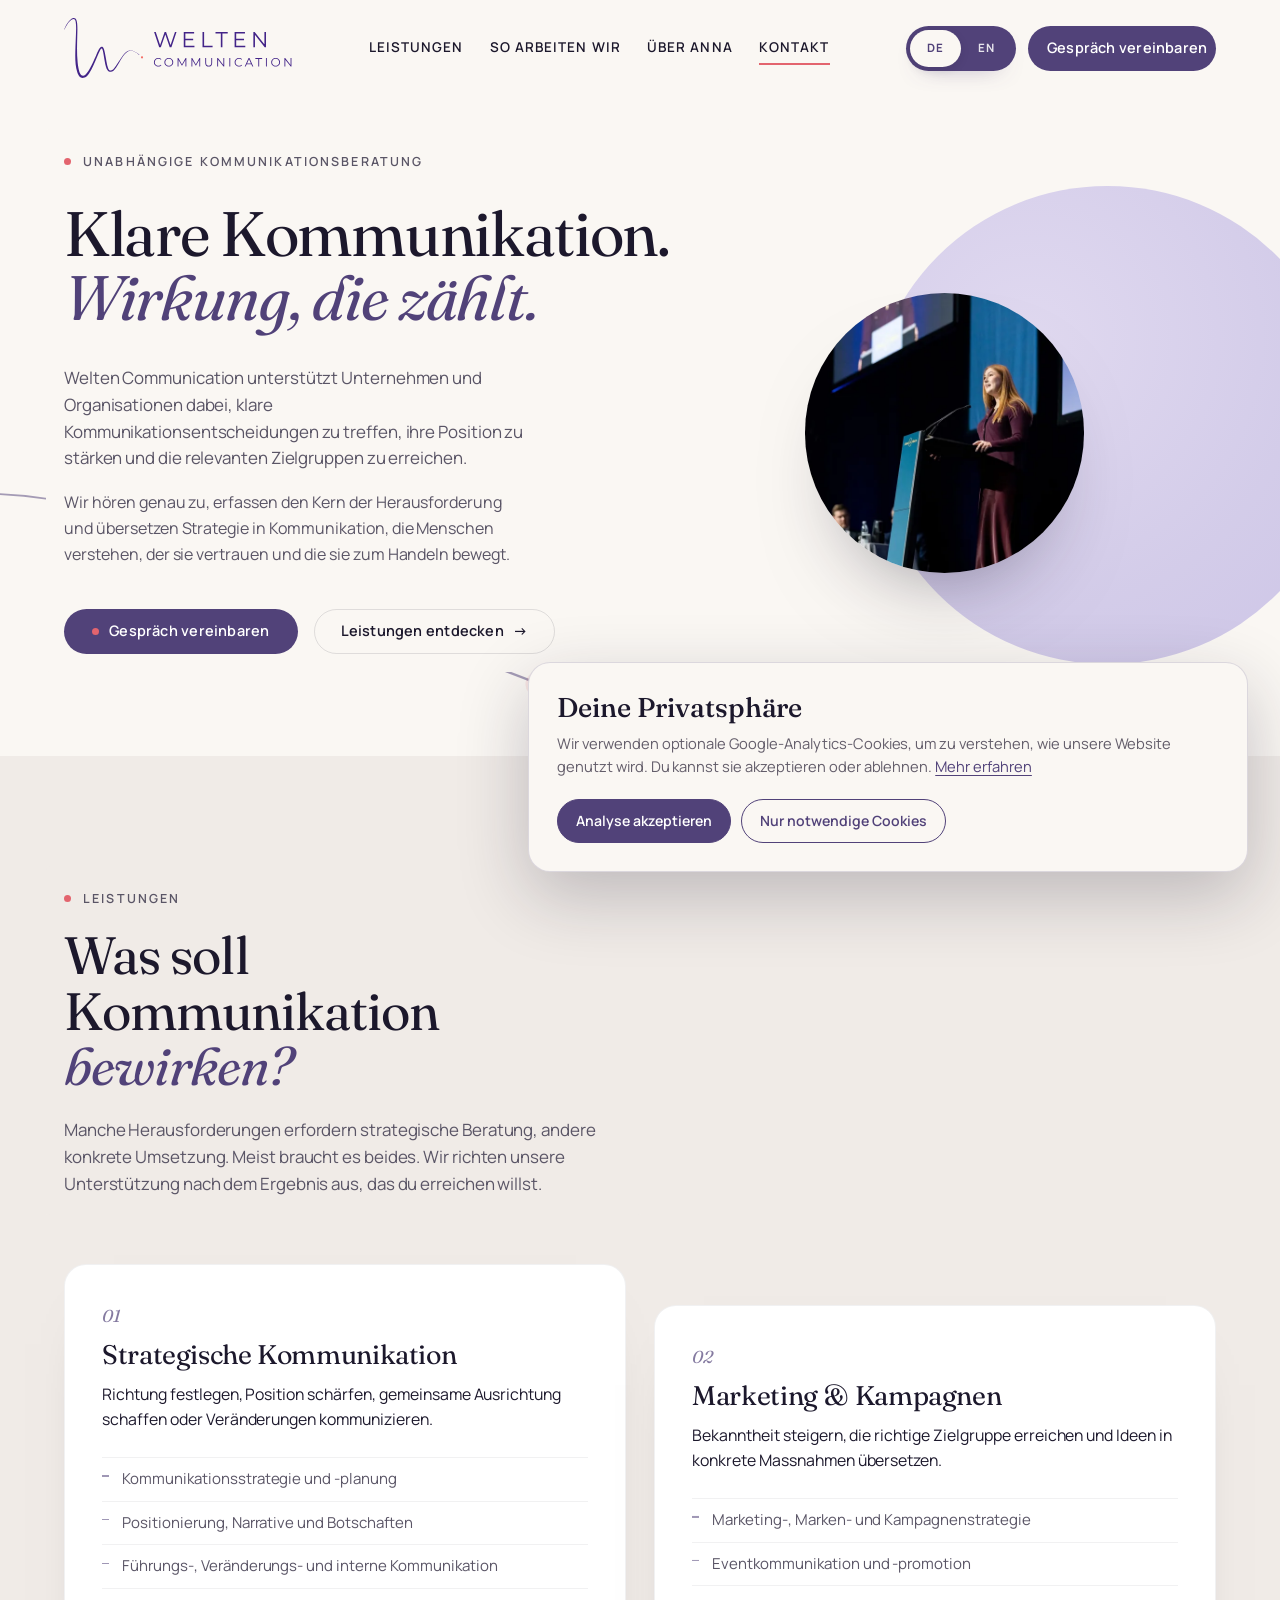
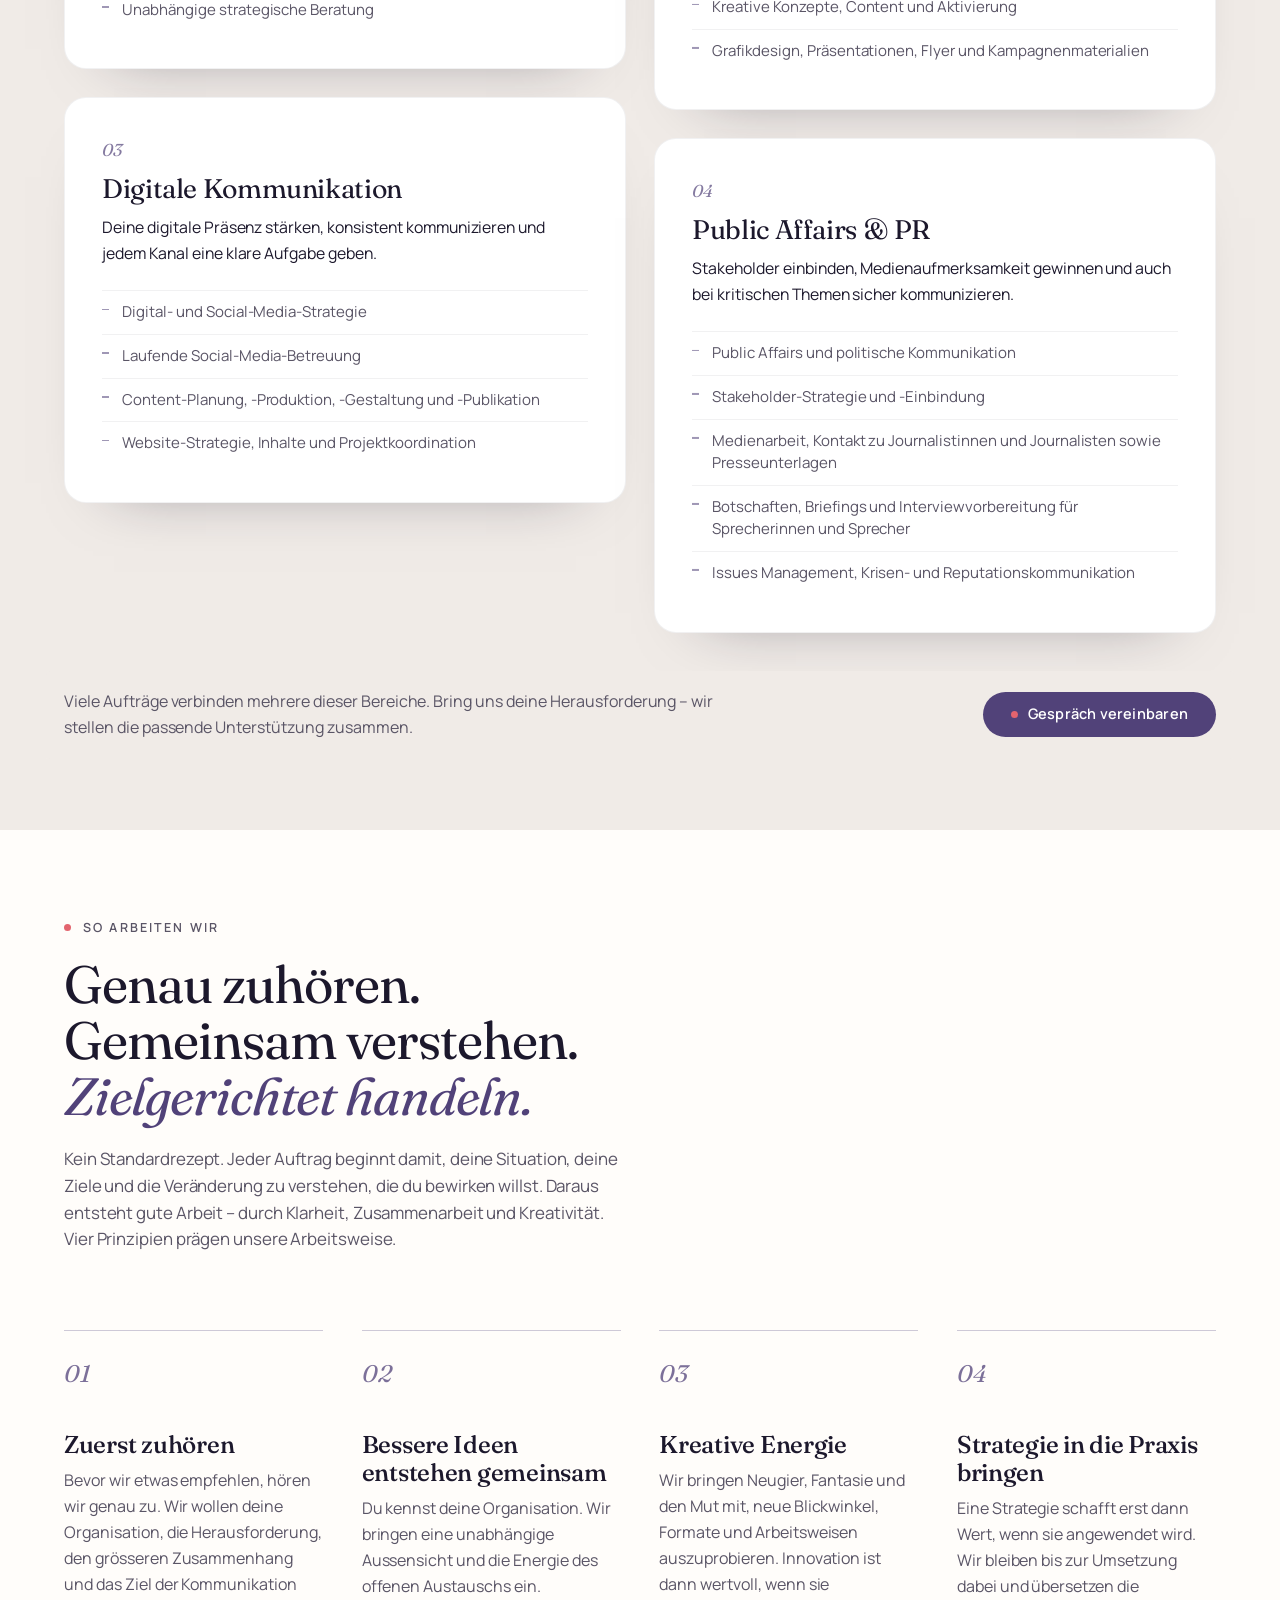
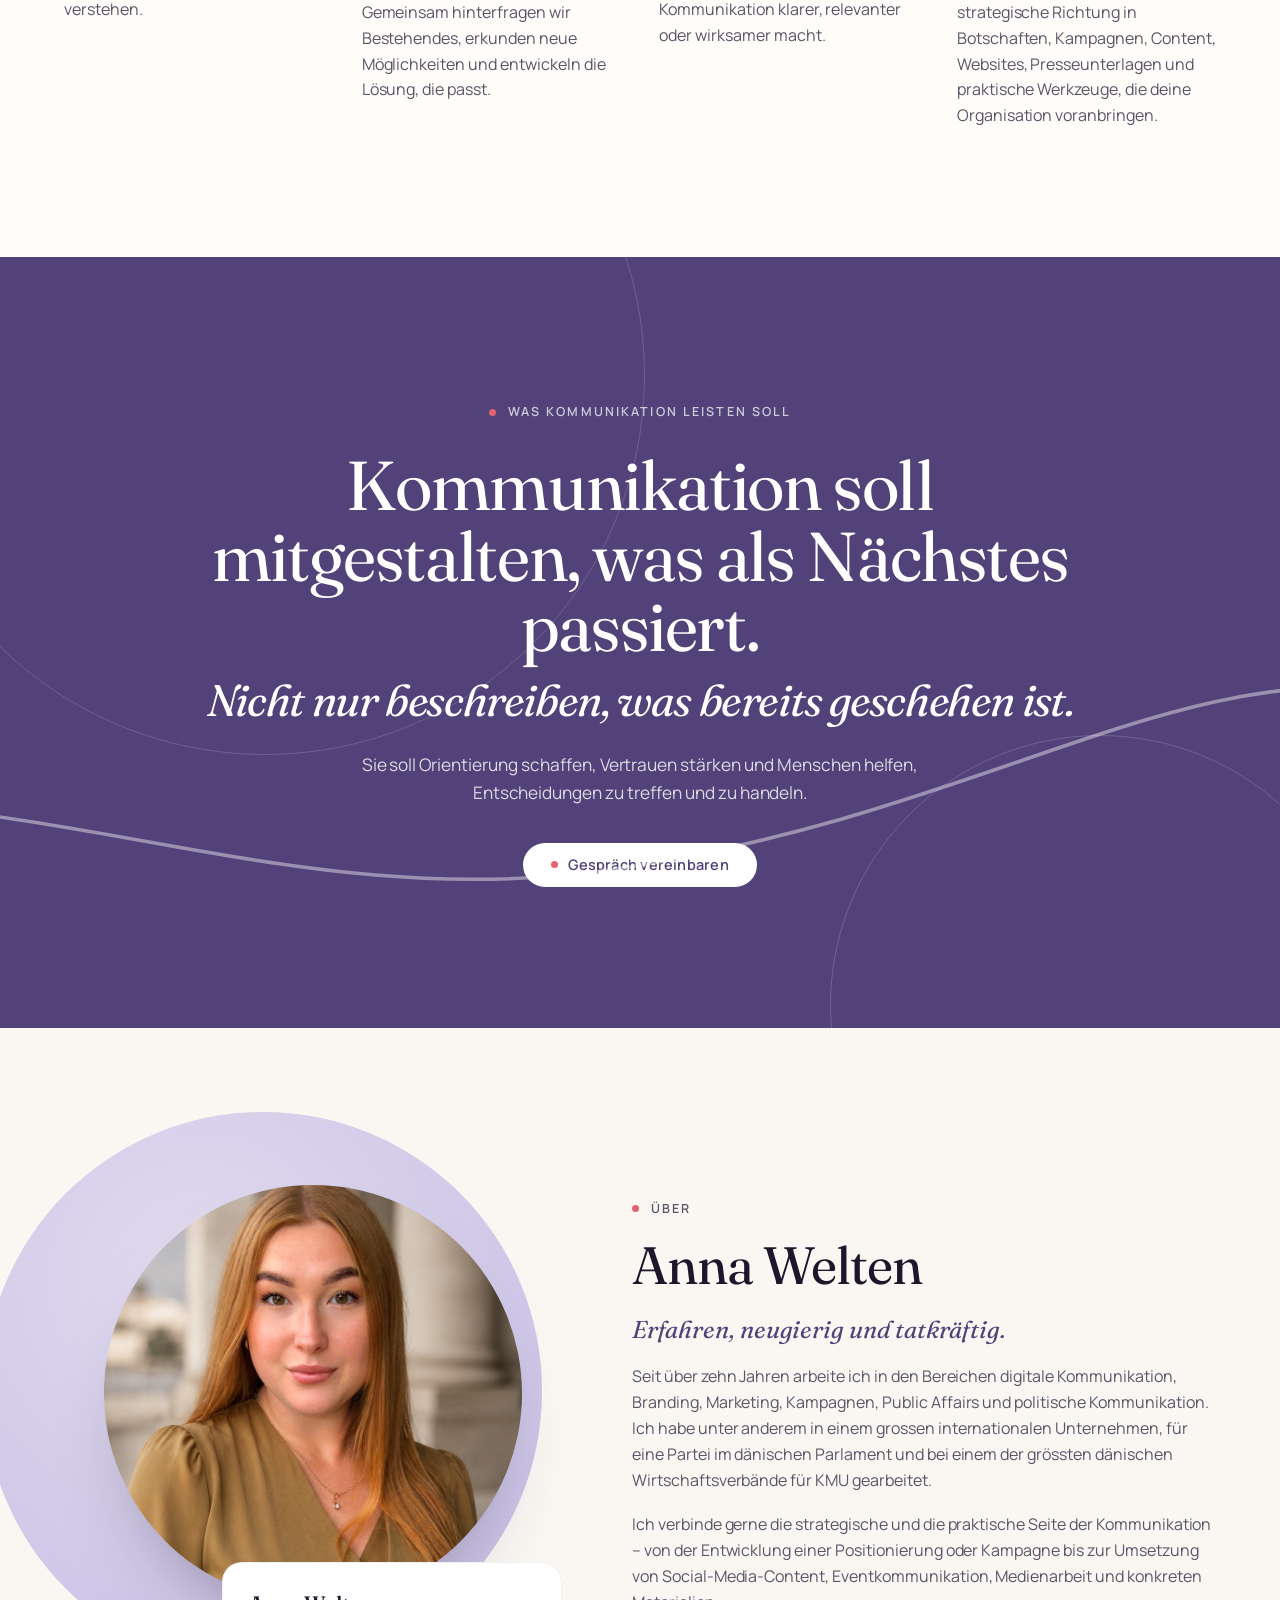
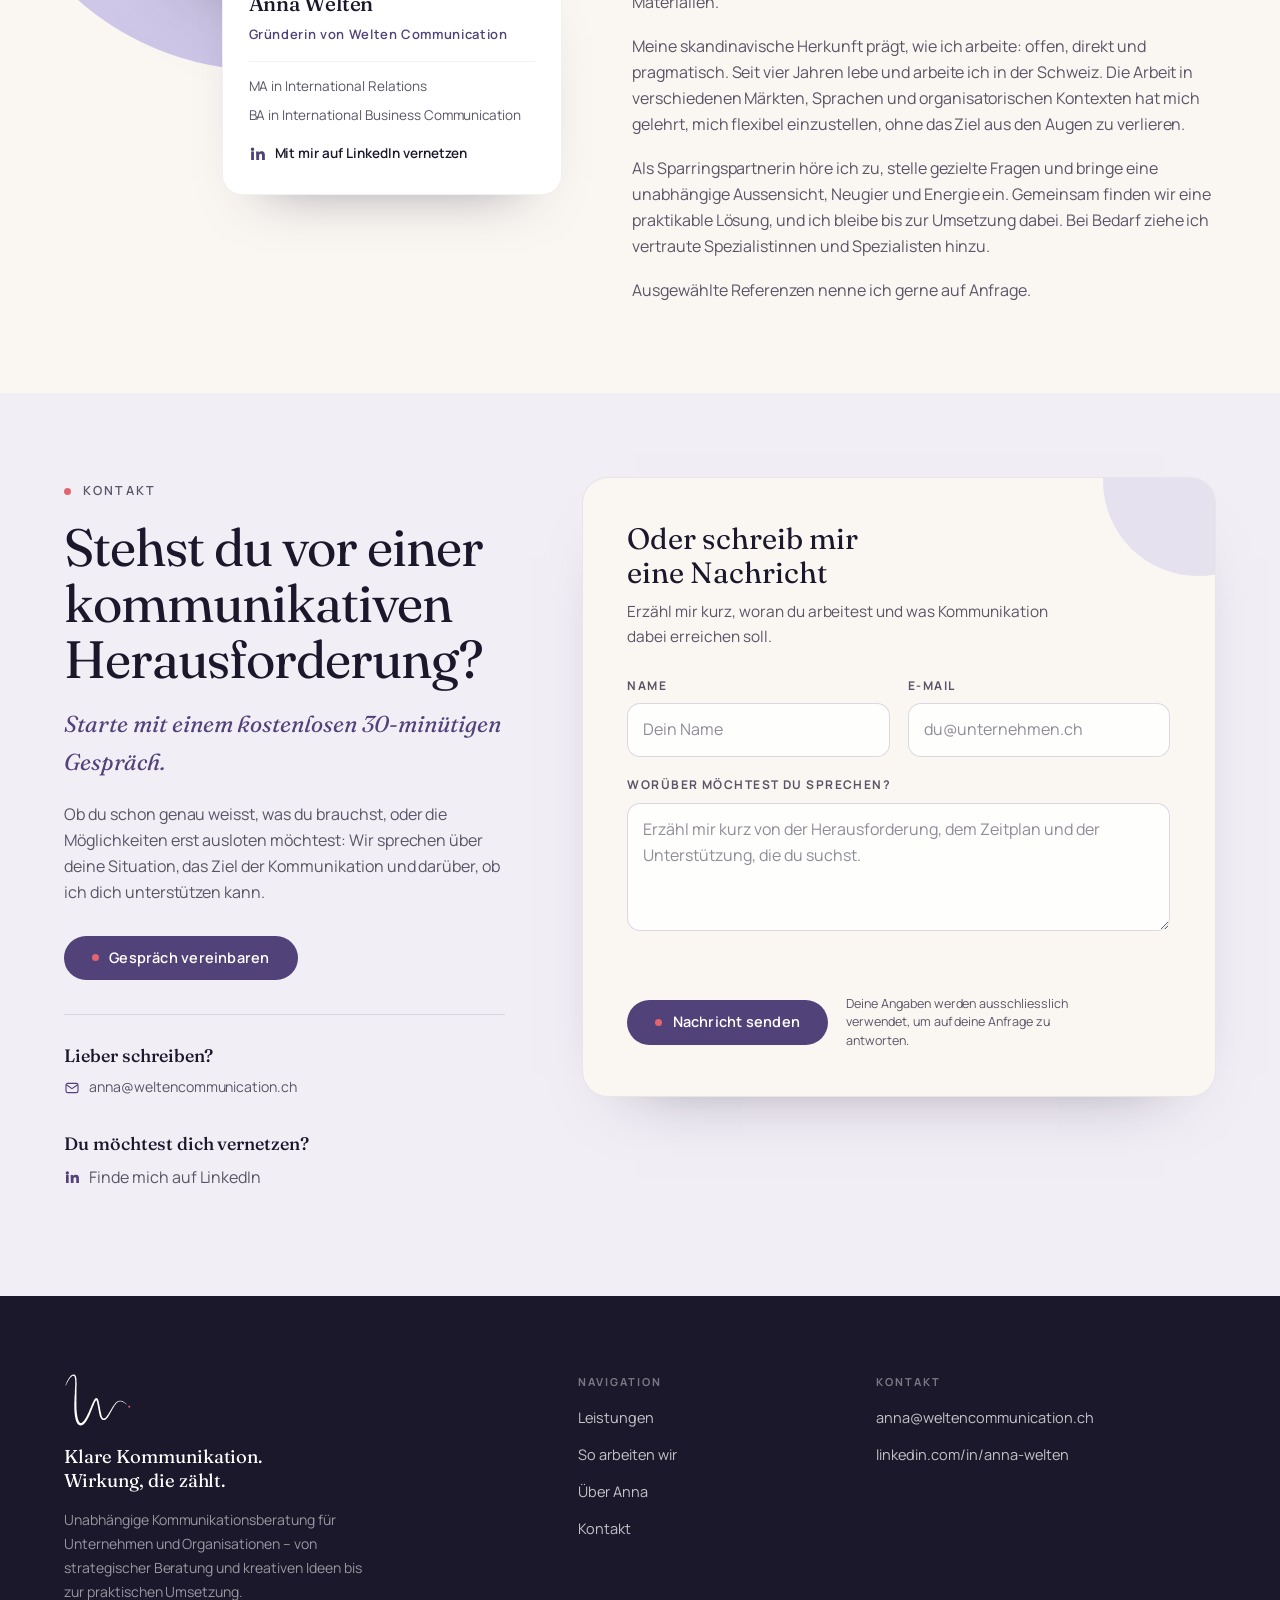
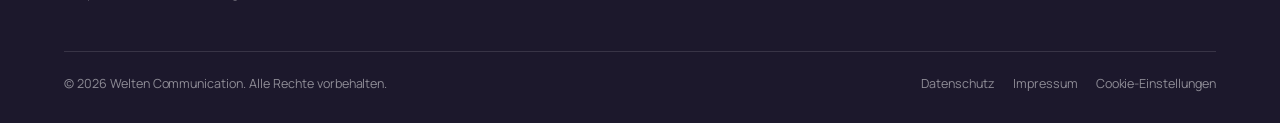
==== commit 4bf4cc8b: "Fix German contact details layout" ====
--- a/de/index.html
+++ b/de/index.html
@@ -651,7 +651,7 @@
 .band-primary,.band-secondary{display:block}
 .band-secondary{margin-top:.3em;font-size:.64em;line-height:1.13;font-weight:400}
 .svc-foot p{max-width:68ch}
-.contact-details{grid-template-columns:minmax(0,1.15fr) minmax(0,.85fr);column-gap:clamp(38px,5vw,72px);row-gap:24px}
+.contact-details{grid-template-columns:1fr;row-gap:26px}
 @media(max-width:760px){.contact-details{grid-template-columns:1fr}}
 @media(max-width:540px){
   .band h2{max-width:16ch}
--- a/assets/cookie-consent.css
+++ b/assets/cookie-consent.css
@@ -8,5 +8,6 @@
 .cookie-consent__button--accept{background:#514279;color:#fff}
 .cookie-consent__button--reject{background:transparent;color:#514279}
 .cookie-consent__button:focus-visible{outline:3px solid rgba(81,66,121,.3);outline-offset:3px}
+body.has-dot-cursor .cursor-dot{z-index:10001}
 @media (max-width:520px){.cookie-consent__actions{display:grid}.cookie-consent__button{width:100%}}
 
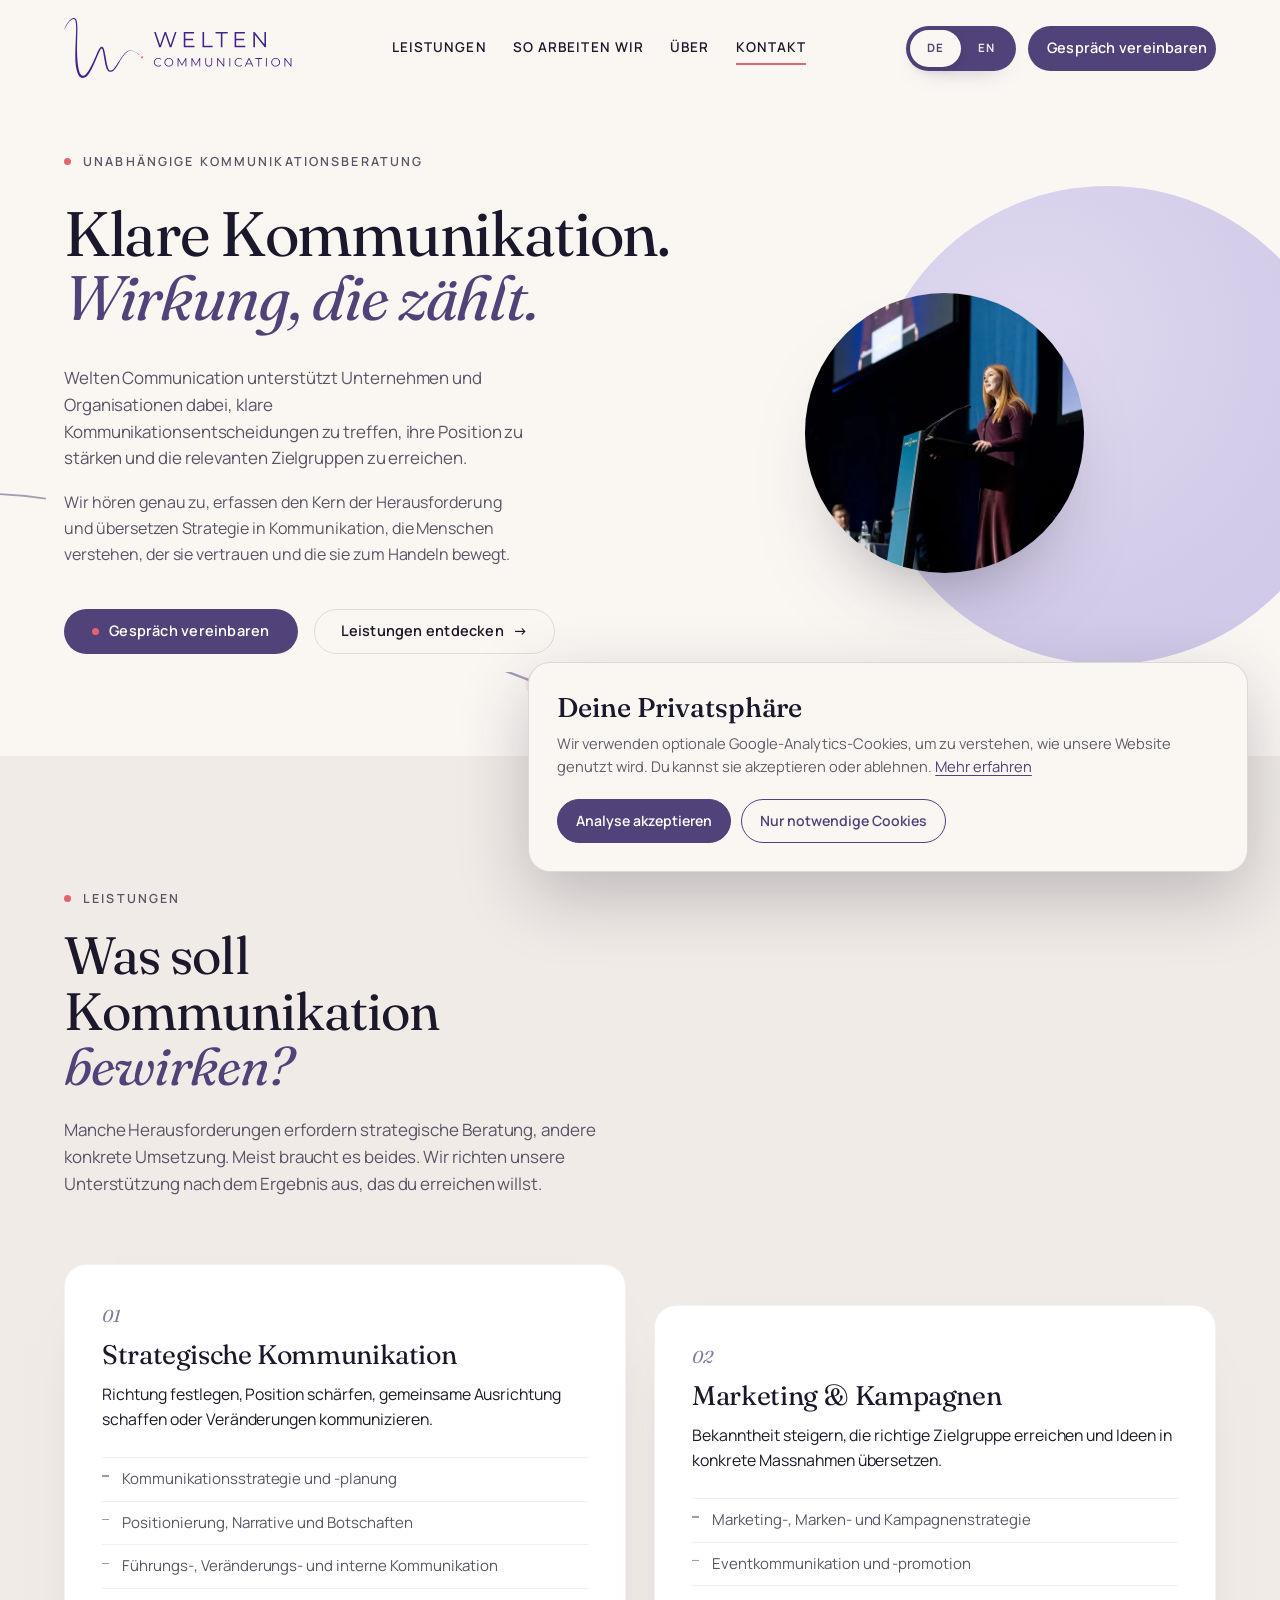
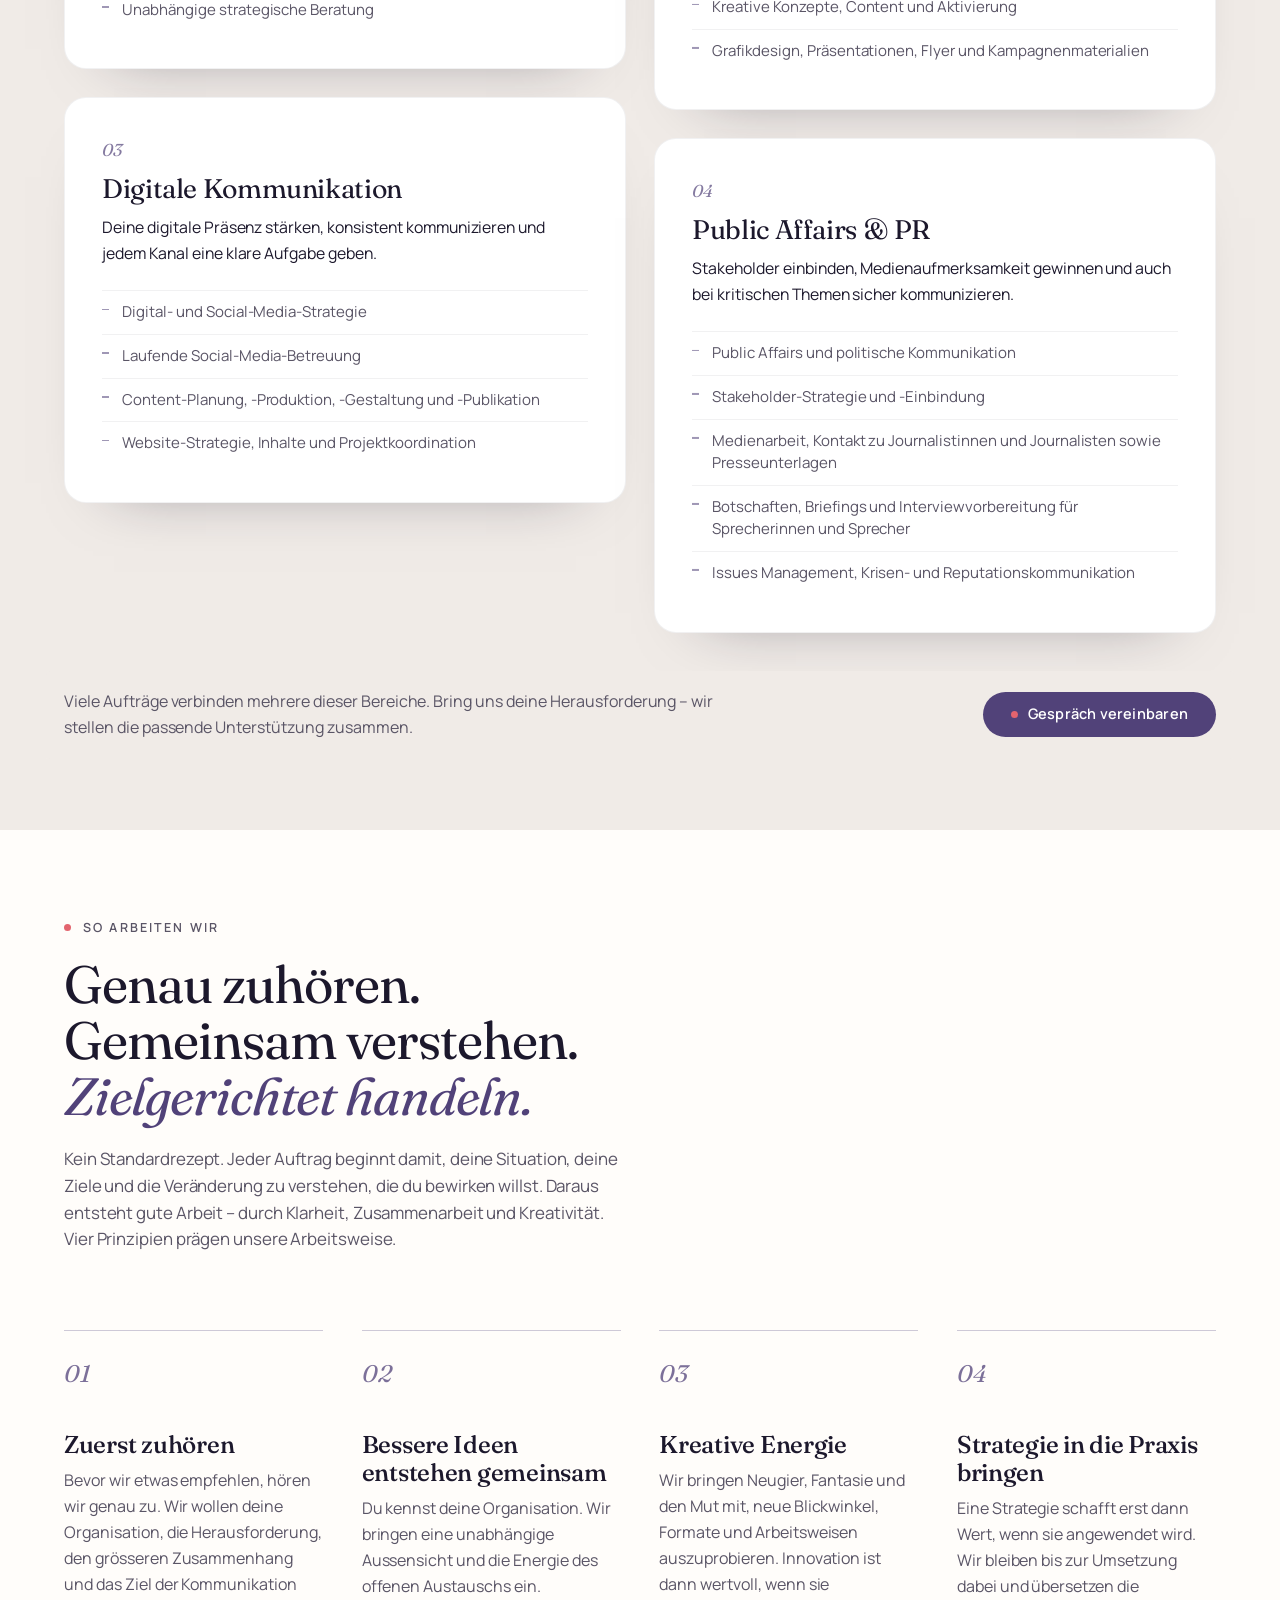
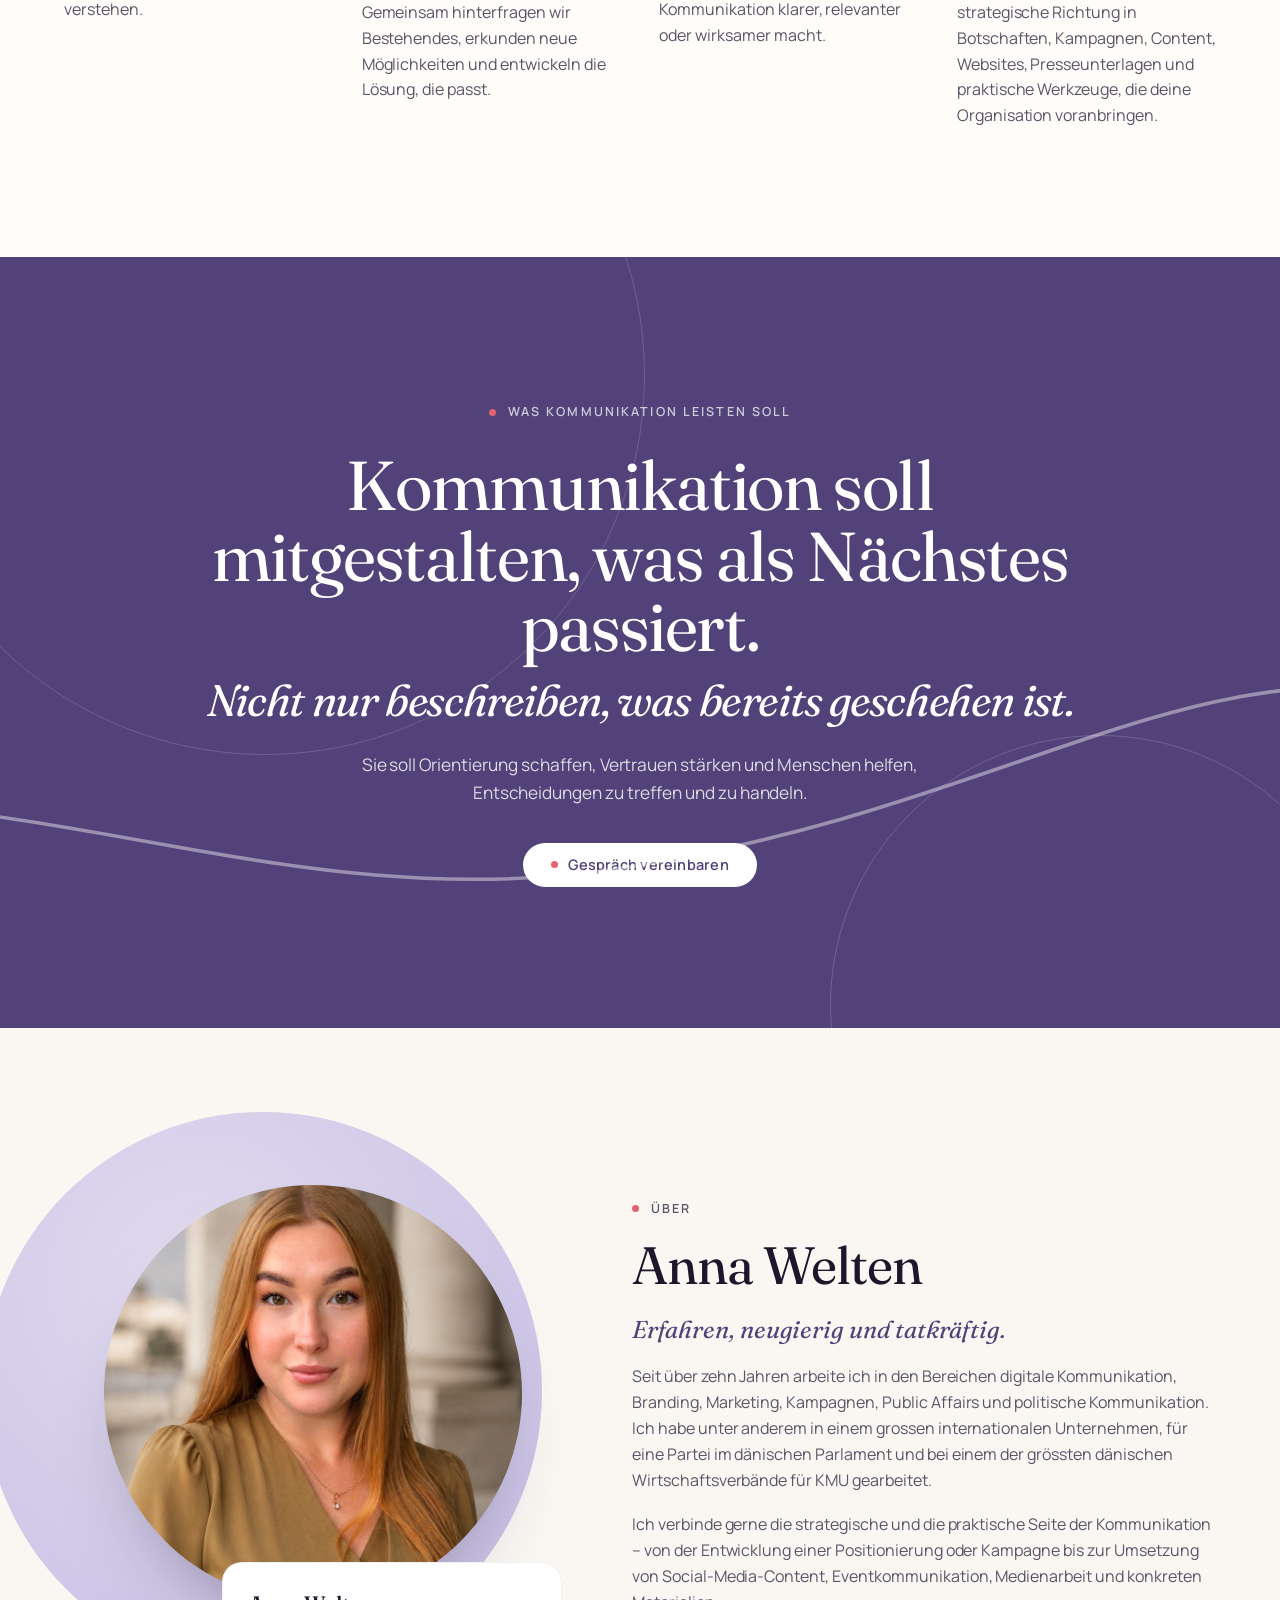
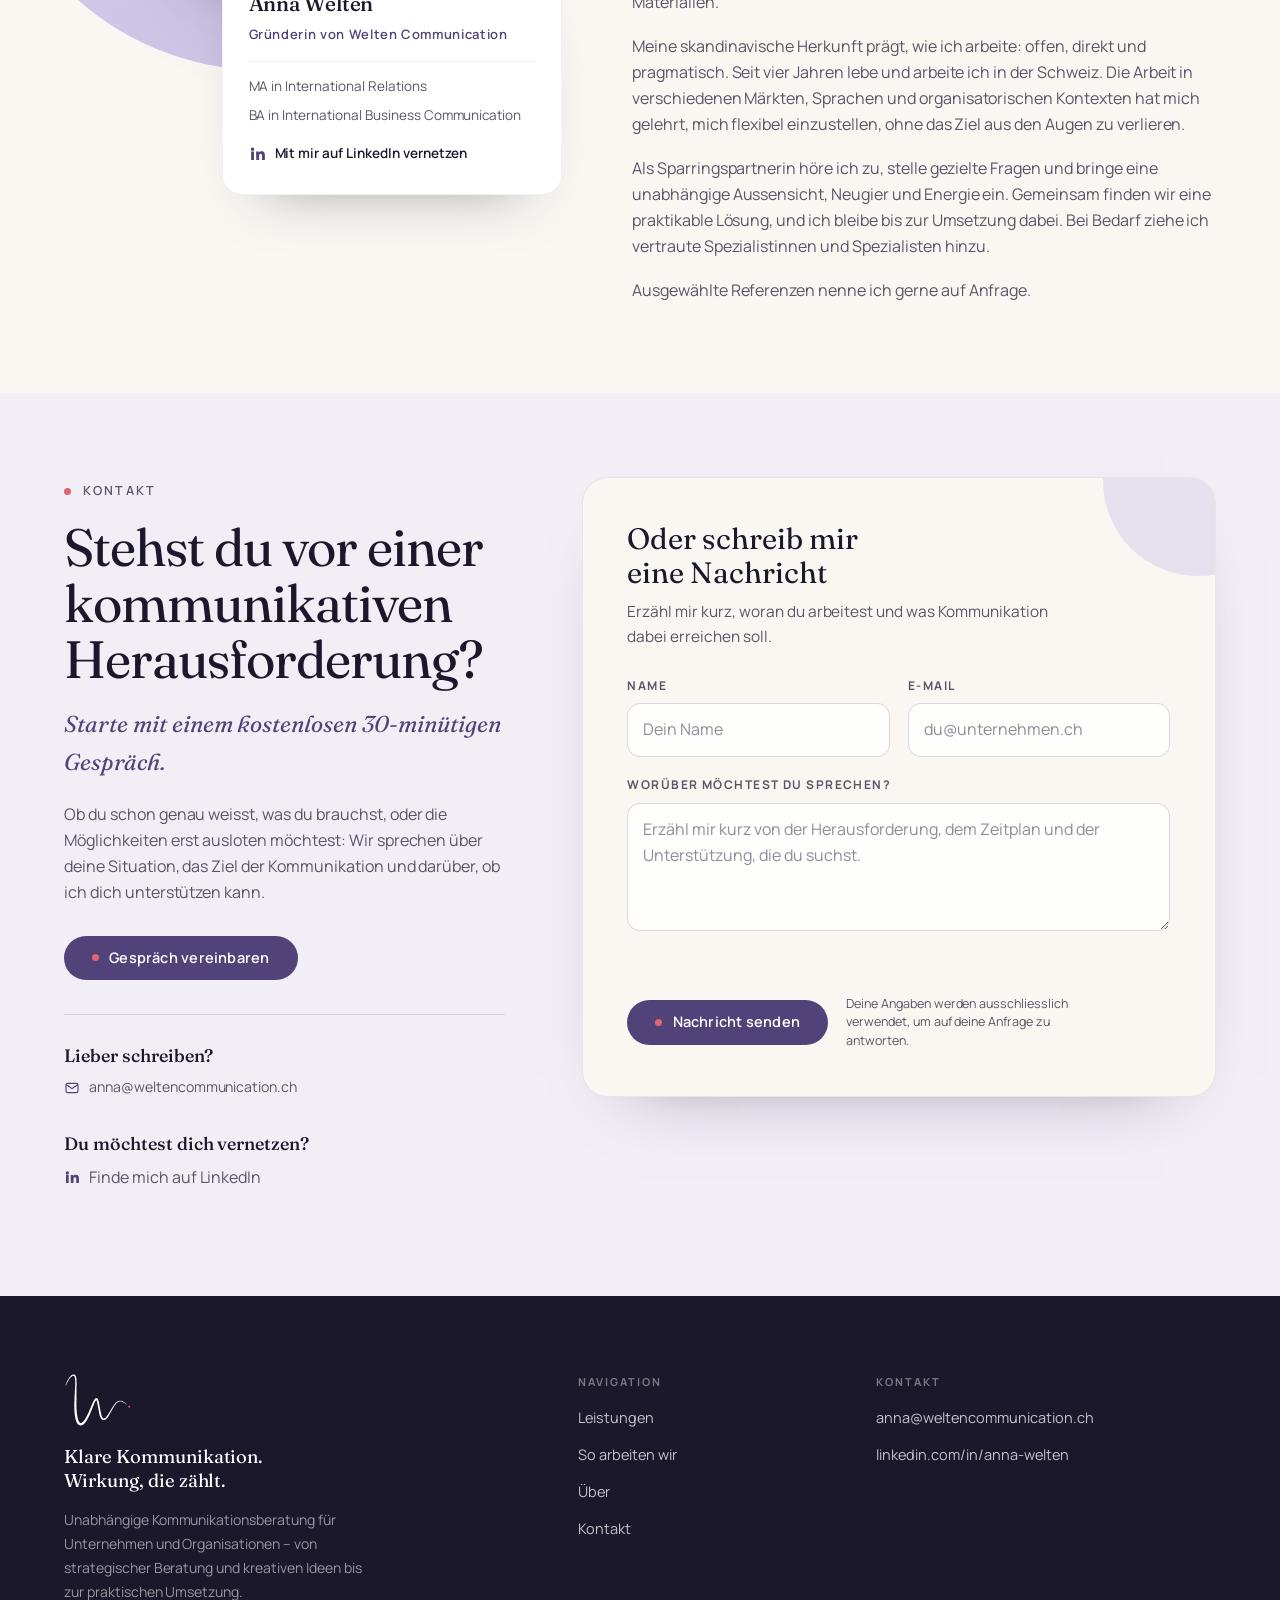
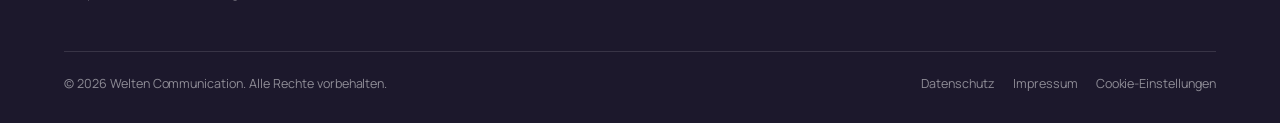
==== commit 91d40ed7: "Update German navigation label" ====
--- a/de/index.html
+++ b/de/index.html
@@ -9,8 +9,7 @@
 <link rel="alternate" hreflang="de" href="https://www.weltencommunication.ch/de/"><link rel="alternate" hreflang="en" href="https://www.weltencommunication.ch/en/"><link rel="alternate" hreflang="x-default" href="https://www.weltencommunication.ch/de/"><meta property="og:locale" content="de_CH"><meta name="theme-color" content="#FAF7F3">
 <link href="/assets/cookie-consent.css" rel="stylesheet">
 <script src="/assets/analytics-consent.js" defer></script>
-<link href="https://calendar.google.com/calendar/scheduling-button-script.css" rel="stylesheet">
-<script src="https://calendar.google.com/calendar/scheduling-button-script.js" async></script>
+<link href="https://calendar.google.com/calendar/scheduling-button-scacript.js" async></script>
 
 <meta property="og:type" content="website">
 <meta property="og:url" content="https://www.weltencommunication.ch/de/">
@@ -702,7 +701,7 @@
     <nav class="nav" aria-label="Hauptnavigation">
       <a class="navlink" href="#services">Leistungen</a>
       <a class="navlink" href="#how-we-work">So arbeiten wir</a>
-      <a class="navlink" href="#about">Über Anna</a>
+      <a class="navlink" href="#about">Über</a>
       <a class="navlink" href="#contact">Kontakt</a>
     </nav>
     <div class="header-actions">
@@ -715,7 +714,7 @@
   <nav class="mobile-menu" id="mobileMenu" aria-label="Mobile Navigation">
     <a href="#services">Leistungen</a>
     <a href="#how-we-work">So arbeiten wir</a>
-    <a href="#about">Über Anna</a>
+    <a href="#about">Über</a>
     <a href="#contact">Kontakt</a>
   </nav>
 </header>
@@ -978,7 +977,7 @@
         <ul>
           <li><a href="#services">Leistungen</a></li>
           <li><a href="#how-we-work">So arbeiten wir</a></li>
-          <li><a href="#about">Über Anna</a></li>
+          <li><a href="#about">Über</a></li>
           <li><a href="#contact">Kontakt</a></li>
         </ul>
       </div>
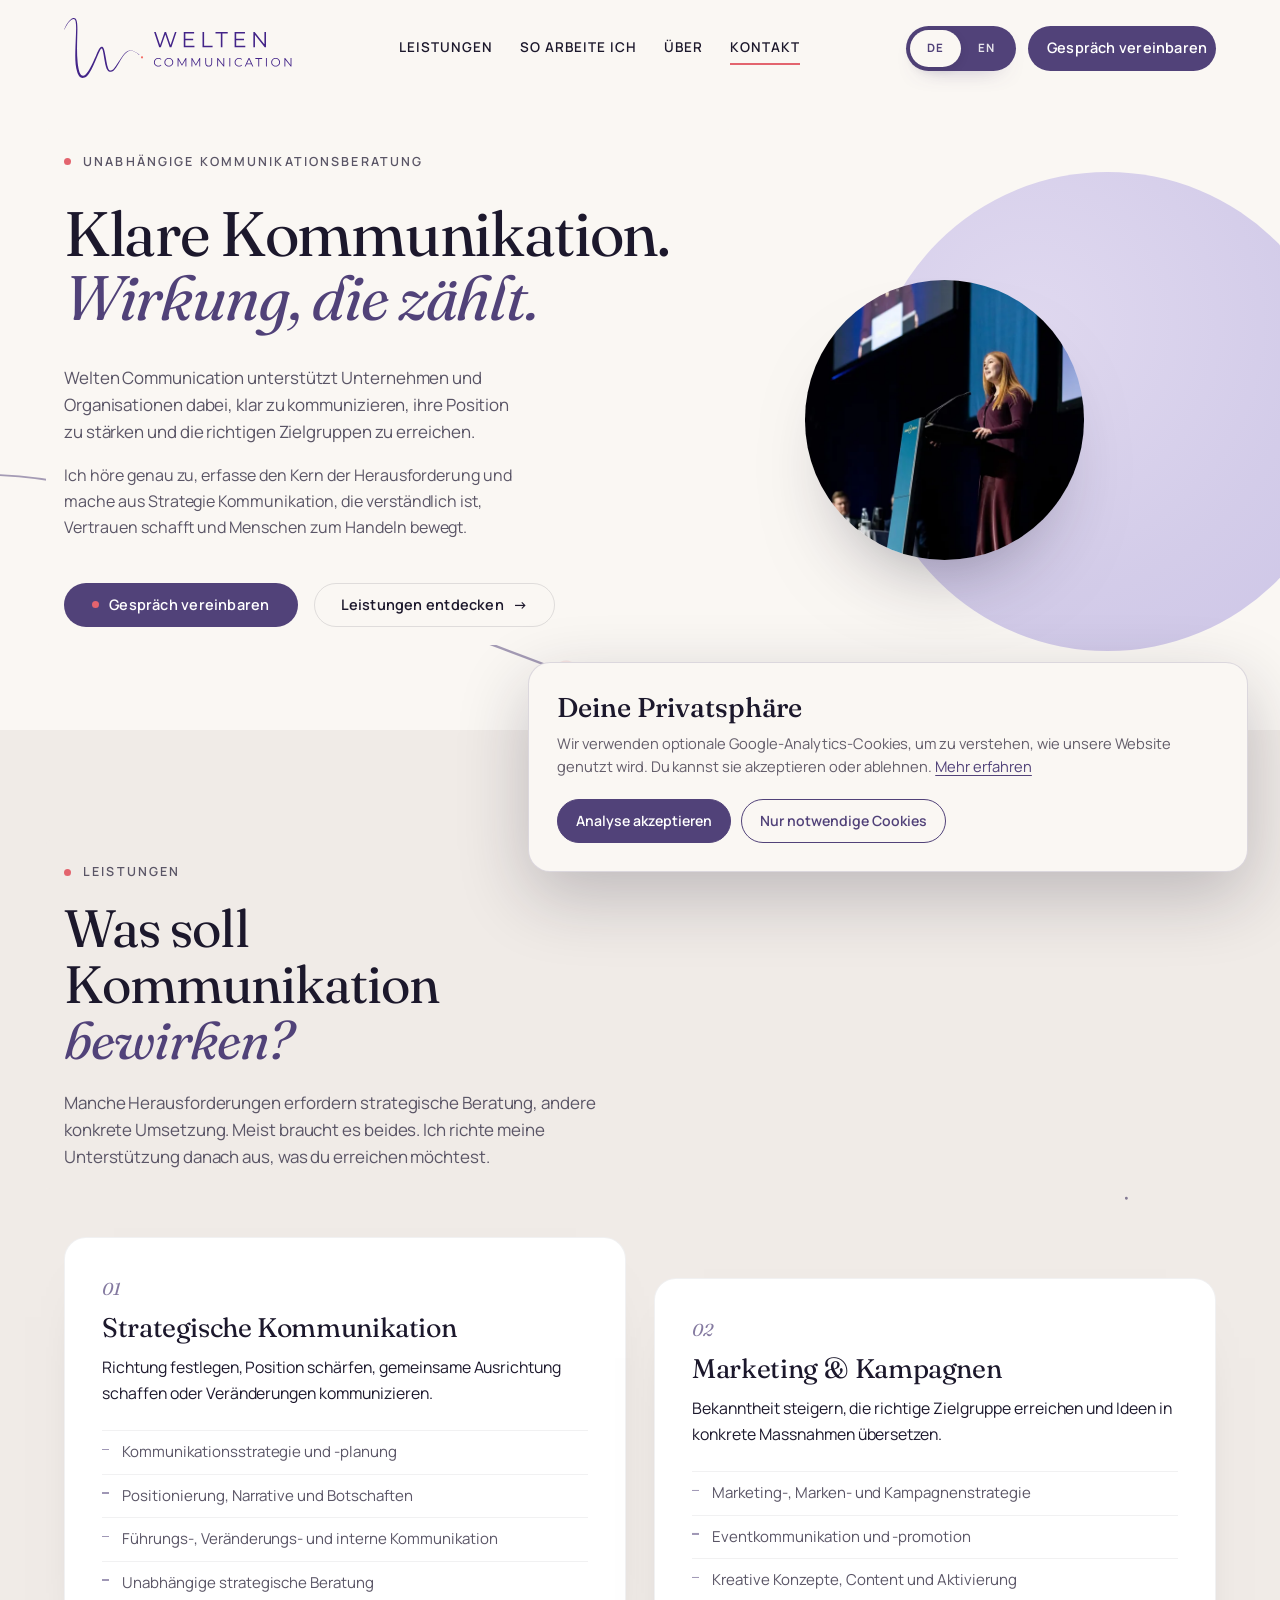
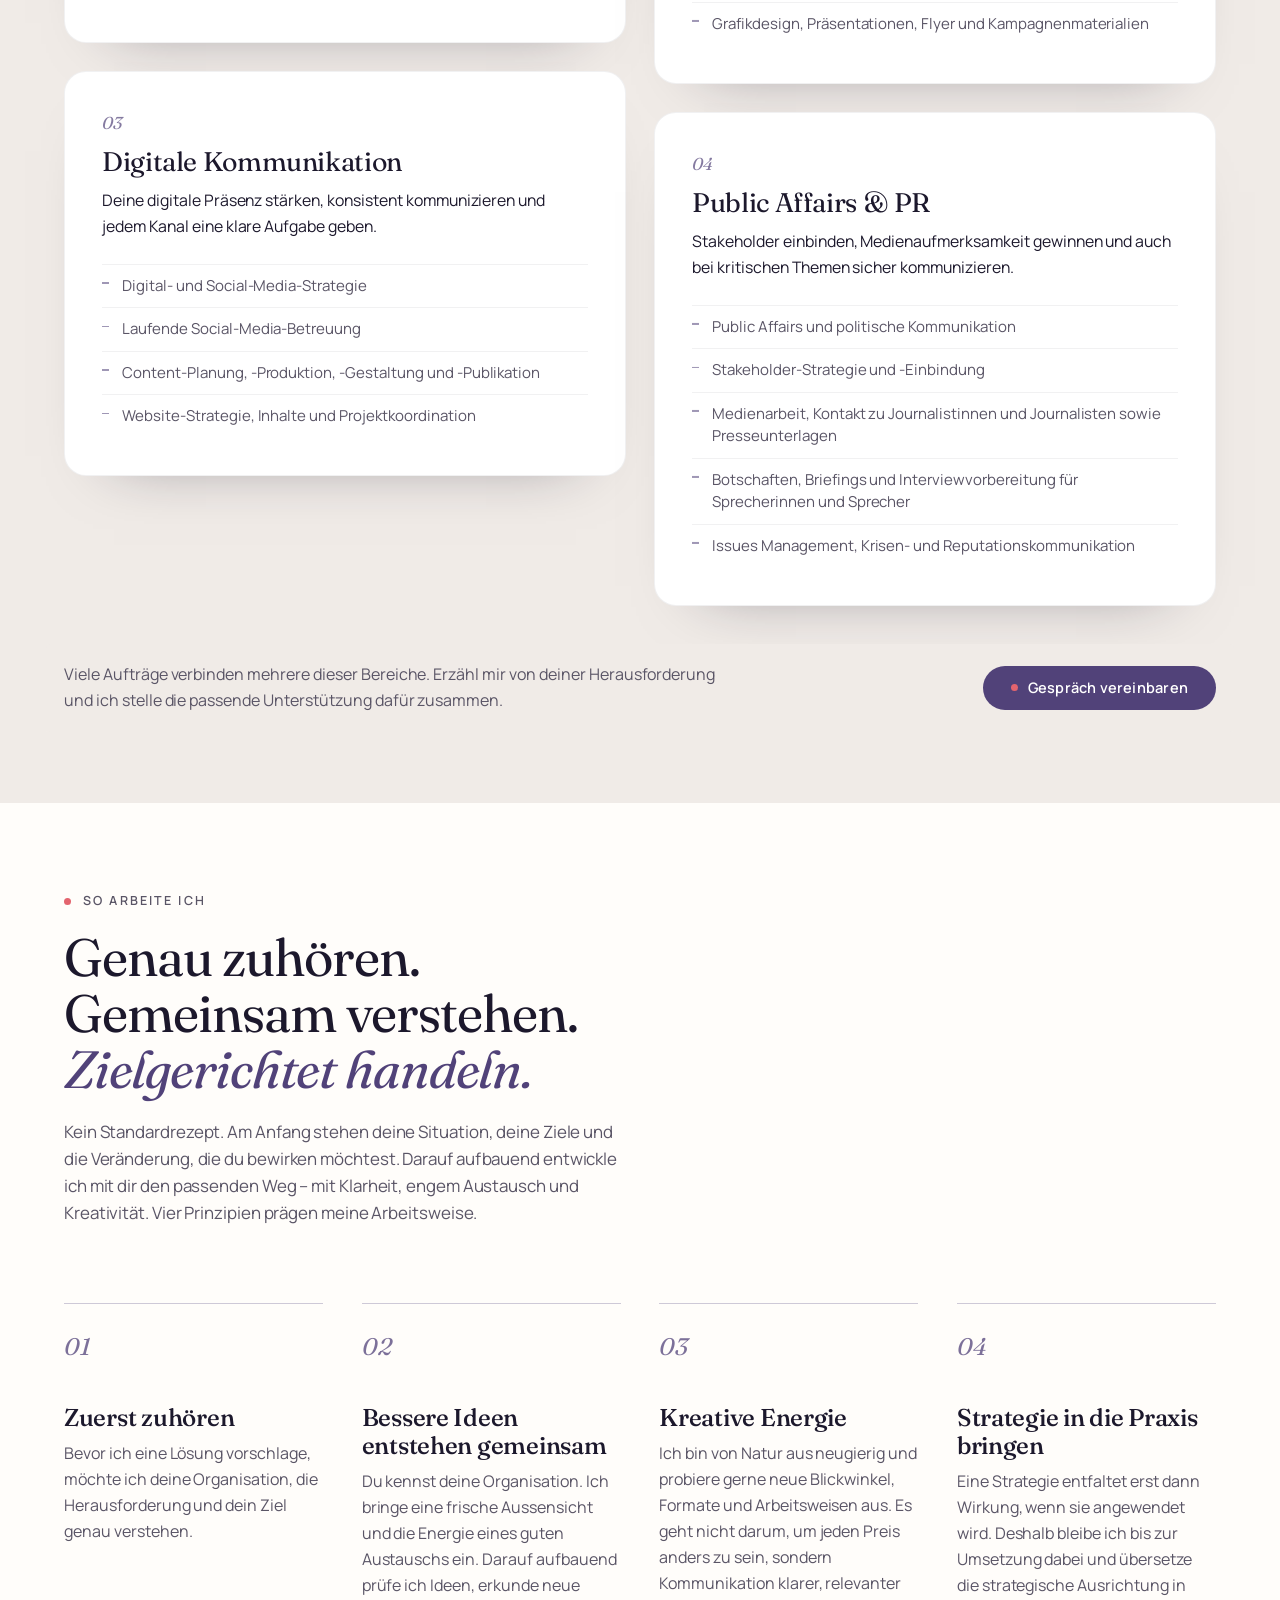
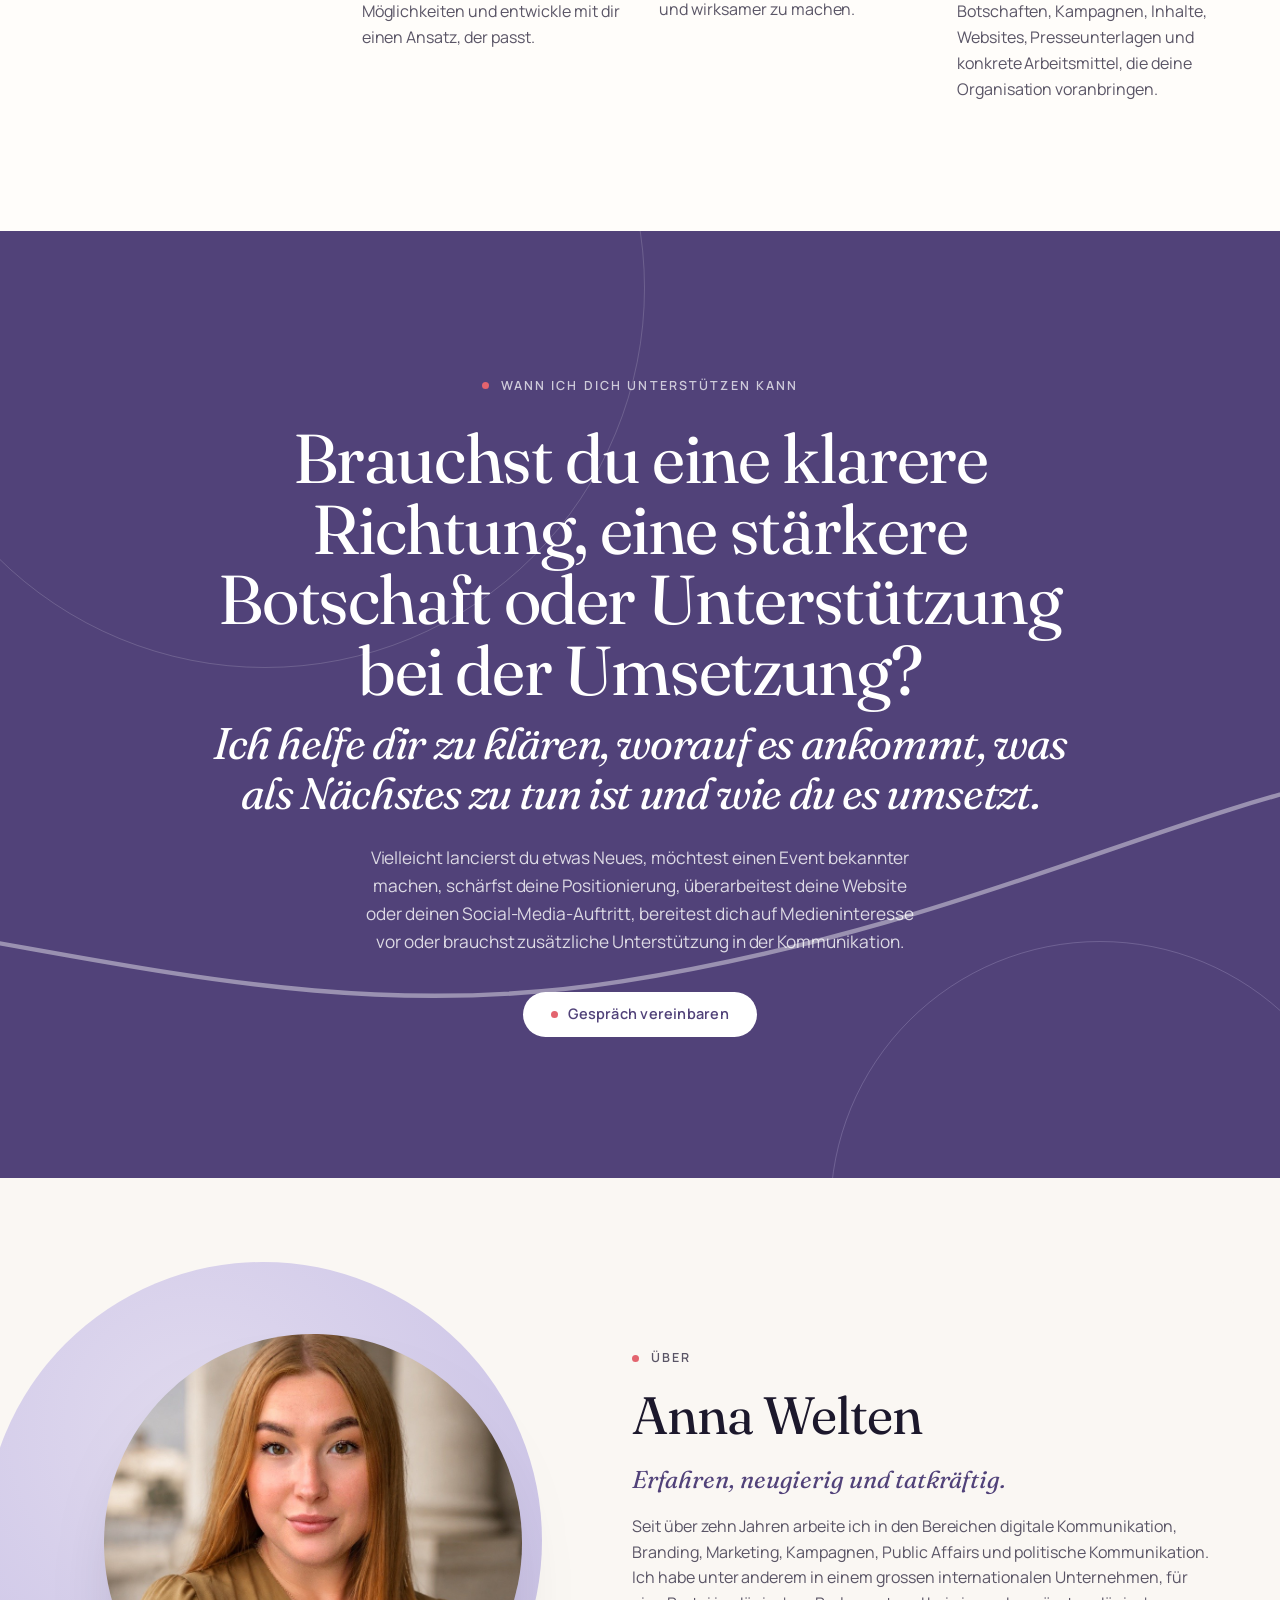
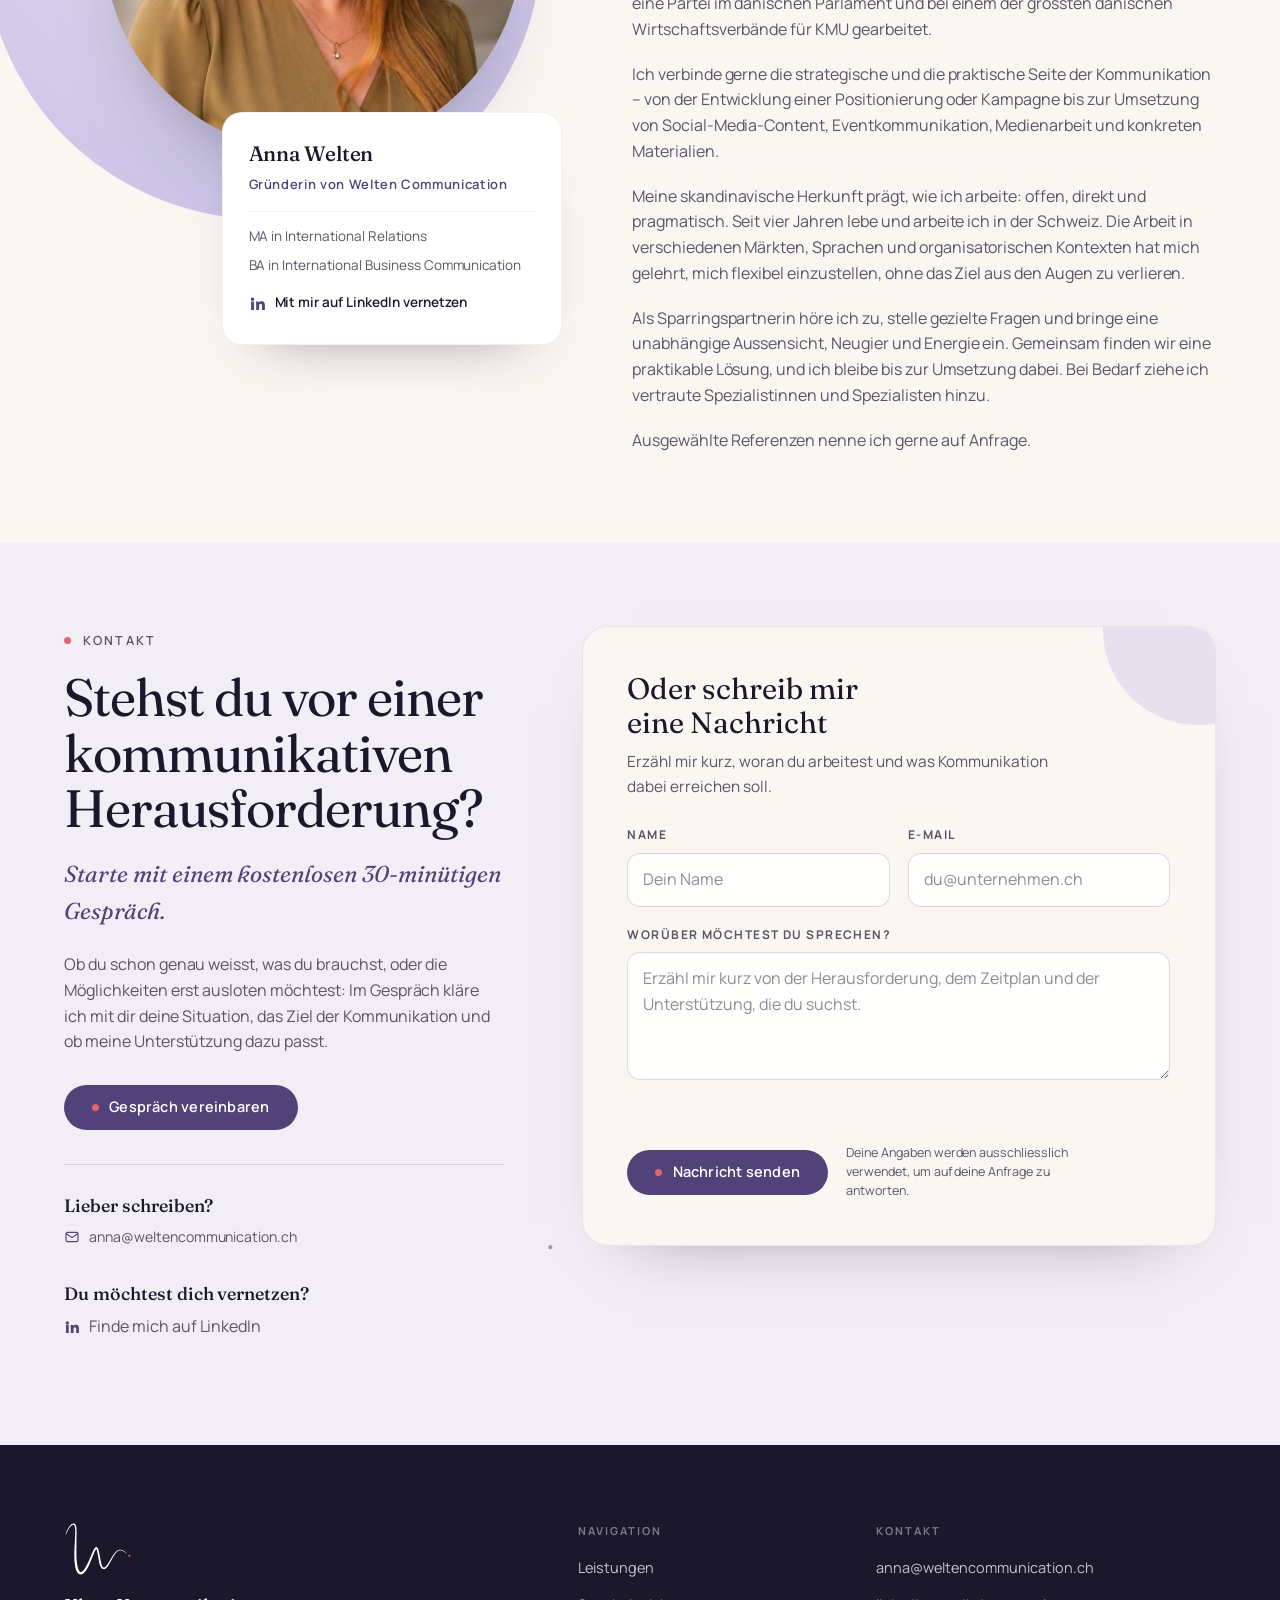
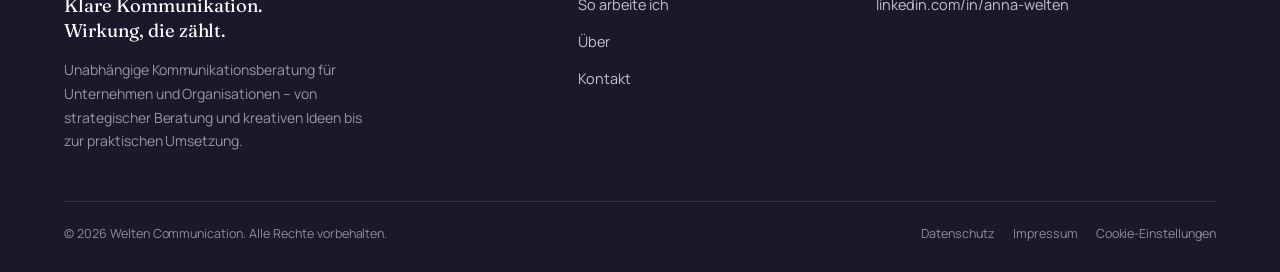
==== commit be8bd4c6: "Update index.html We to I" ====
--- a/de/index.html
+++ b/de/index.html
@@ -700,7 +700,7 @@
     </a>
     <nav class="nav" aria-label="Hauptnavigation">
       <a class="navlink" href="#services">Leistungen</a>
-      <a class="navlink" href="#how-we-work">So arbeiten wir</a>
+      <a class="navlink" href="#how-we-work">So arbeite ich</a>
       <a class="navlink" href="#about">Über</a>
       <a class="navlink" href="#contact">Kontakt</a>
     </nav>
@@ -713,7 +713,7 @@
   </div>
   <nav class="mobile-menu" id="mobileMenu" aria-label="Mobile Navigation">
     <a href="#services">Leistungen</a>
-    <a href="#how-we-work">So arbeiten wir</a>
+    <a href="#how-we-work">So arbeite ich</a>
     <a href="#about">Über</a>
     <a href="#contact">Kontakt</a>
   </nav>
@@ -738,8 +738,8 @@
         <span class="eyebrow reveal">Unabhängige Kommunikationsberatung</span>
         <h1 class="display reveal" data-d="1"><span class="hero-line-primary">Klare Kommunikation.</span><br><span class="l3 hero-line-impact">Wirkung, die zählt.</span></h1>
         <div class="hero-body">
-          <p class="lede reveal" data-d="2">Welten Communication unterstützt Unternehmen und Organisationen dabei, klare Kommunikationsentscheidungen zu treffen, ihre Position zu stärken und die relevanten Zielgruppen zu erreichen.</p>
-          <p class="body-copy reveal" data-d="2" style="margin-top:1.1em">Wir hören genau zu, erfassen den Kern der Herausforderung und übersetzen Strategie in Kommunikation, die Menschen verstehen, der sie vertrauen und die sie zum Handeln bewegt.</p>
+          <p class="lede reveal" data-d="2">Welten Communication unterstützt Unternehmen und Organisationen dabei, klar zu kommunizieren, ihre Position zu stärken und die richtigen Zielgruppen zu erreichen.</p>
+          <p class="body-copy reveal" data-d="2" style="margin-top:1.1em">Ich höre genau zu, erfasse den Kern der Herausforderung und mache aus Strategie Kommunikation, die verständlich ist, Vertrauen schafft und Menschen zum Handeln bewegt.</p>
         </div>
         <div class="hero-actions reveal" data-d="3">
 <a class="btn" href="https://calendar.google.com/calendar/appointments/schedules/AcZssZ3wDi1dSH_-6CFR8oYPeZwUXQy9jRMt-ZqaINAjWksAnBLzmvc_ae_zRfqQ9LqabtRF7LYi4gyC?gv=true" target="_blank" rel="noopener noreferrer" data-google-booking><span class="dot"></span>Gespräch vereinbaren</a>
@@ -764,7 +764,7 @@
         <span class="eyebrow reveal">Leistungen</span>
         <h2 class="h2 reveal" data-d="1">Was soll Kommunikation <span class="serif-italic purple-ink">bewirken?</span></h2>
       </div>
-      <p class="lede reveal" data-d="2">Manche Herausforderungen erfordern strategische Beratung, andere konkrete Umsetzung. Meist braucht es beides. Wir richten unsere Unterstützung nach dem Ergebnis aus, das du erreichen willst.</p>
+      <p class="lede reveal" data-d="2">Manche Herausforderungen erfordern strategische Beratung, andere konkrete Umsetzung. Meist braucht es beides. Ich richte meine Unterstützung danach aus, was du erreichen möchtest.</p>
     </div>
 
     <div class="svc-grid">
@@ -810,48 +810,48 @@
     </div>
 
     <div class="svc-foot">
-      <p class="reveal">Viele Aufträge verbinden mehrere dieser Bereiche. Bring uns deine Herausforderung – wir stellen die passende Unterstützung zusammen.</p>
+      <p class="reveal">Viele Aufträge verbinden mehrere dieser Bereiche. Erzähl mir von deiner Herausforderung und ich stelle die passende Unterstützung dafür zusammen.</p>
       <a class="btn reveal" data-d="1" href="#contact"><span class="dot"></span>Gespräch vereinbaren</a>
     </div>
   </div>
 </section>
 
-<!-- ===================== HOW WE WORK ===================== -->
+<!-- ===================== HOW I WORK ===================== -->
 <section class="section" id="how-we-work" data-seg="3">
   <div class="wrap">
     <div class="section-head">
-      <span class="eyebrow reveal">So arbeiten wir</span>
+      <span class="eyebrow reveal">So arbeite ich</span>
       <h2 class="h2 reveal" data-d="1">Genau zuhören. Gemeinsam verstehen. <span class="serif-italic purple-ink">Zielgerichtet handeln.</span></h2>
-      <p class="lede reveal" data-d="2">Kein Standardrezept. Jeder Auftrag beginnt damit, deine Situation, deine Ziele und die Veränderung zu verstehen, die du bewirken willst. Daraus entsteht gute Arbeit – durch Klarheit, Zusammenarbeit und Kreativität. Vier Prinzipien prägen unsere Arbeitsweise.</p>
+      <p class="lede reveal" data-d="2">Kein Standardrezept. Am Anfang stehen deine Situation, deine Ziele und die Veränderung, die du bewirken möchtest. Darauf aufbauend entwickle ich mit dir den passenden Weg – mit Klarheit, engem Austausch und Kreativität. Vier Prinzipien prägen meine Arbeitsweise.</p>
     </div>
 
     <div class="work-grid">
       <div class="principle reveal">
         <span class="p-n">01</span>
         <h3 class="h3">Zuerst zuhören</h3>
-        <p>Bevor wir etwas empfehlen, hören wir genau zu. Wir wollen deine Organisation, die Herausforderung, den grösseren Zusammenhang und das Ziel der Kommunikation verstehen.</p>
+        <p>Bevor ich eine Lösung vorschlage, möchte ich deine Organisation, die Herausforderung und dein Ziel genau verstehen.</p>
       </div>
       <div class="principle reveal" data-d="1">
         <span class="p-n">02</span>
         <h3 class="h3">Bessere Ideen entstehen gemeinsam</h3>
-        <p>Du kennst deine Organisation. Wir bringen eine unabhängige Aussensicht und die Energie des offenen Austauschs ein. Gemeinsam hinterfragen wir Bestehendes, erkunden neue Möglichkeiten und entwickeln die Lösung, die passt.</p>
+        <p>Du kennst deine Organisation. Ich bringe eine frische Aussensicht und die Energie eines guten Austauschs ein. Darauf aufbauend prüfe ich Ideen, erkunde neue Möglichkeiten und entwickle mit dir einen Ansatz, der passt.</p>
       </div>
       <div class="principle reveal">
         <span class="p-n">03</span>
         <h3 class="h3">Kreative Energie</h3>
-        <p>Wir bringen Neugier, Fantasie und den Mut mit, neue Blickwinkel, Formate und Arbeitsweisen auszuprobieren. Innovation ist dann wertvoll, wenn sie Kommunikation klarer, relevanter oder wirksamer macht.</p>
+        <p>Ich bin von Natur aus neugierig und probiere gerne neue Blickwinkel, Formate und Arbeitsweisen aus. Es geht nicht darum, um jeden Preis anders zu sein, sondern Kommunikation klarer, relevanter und wirksamer zu machen.</p>
       </div>
       <div class="principle reveal" data-d="1">
         <span class="p-n">04</span>
         <h3 class="h3">Strategie in die Praxis bringen</h3>
-        <p>Eine Strategie schafft erst dann Wert, wenn sie angewendet wird. Wir bleiben bis zur Umsetzung dabei und übersetzen die strategische Richtung in Botschaften, Kampagnen, Content, Websites, Presseunterlagen und praktische Werkzeuge, die deine Organisation voranbringen.</p>
+        <p>Eine Strategie entfaltet erst dann Wirkung, wenn sie angewendet wird. Deshalb bleibe ich bis zur Umsetzung dabei und übersetze die strategische Ausrichtung in Botschaften, Kampagnen, Inhalte, Websites, Presseunterlagen und konkrete Arbeitsmittel, die deine Organisation voranbringen.</p>
       </div>
     </div>
   </div>
 </section>
 
 <!-- ===================== STATEMENT BAND ===================== -->
-<section class="band" aria-label="Was Kommunikation leisten soll" data-seg="4">
+<section class="band" aria-label="Wann ich dich unterstützen kann" data-seg="4">
   <span class="band-circle bc1"></span><span class="band-circle bc2"></span>
   <div class="overline in" style="inset:0" aria-hidden="true">
     <svg viewbox="0 0 1440 520" preserveaspectratio="xMidYMid slice" style="width:100%;height:100%">
@@ -860,9 +860,9 @@
     </svg>
   </div>
   <div class="wrap">
-    <span class="eyebrow reveal">Was Kommunikation leisten soll</span>
-    <h2 class="reveal" data-d="1"><span class="band-primary">Kommunikation soll mitgestalten, was als Nächstes passiert.</span><em class="band-secondary">Nicht nur beschreiben, was bereits geschehen ist.</em></h2>
-    <p class="band-sub reveal" data-d="2">Sie soll Orientierung schaffen, Vertrauen stärken und Menschen helfen, Entscheidungen zu treffen und zu handeln.</p>
+    <span class="eyebrow reveal">Wann ich dich unterstützen kann</span>
+    <h2 class="reveal" data-d="1"><span class="band-primary">Brauchst du eine klarere Richtung, eine stärkere Botschaft oder Unterstützung bei der Umsetzung?</span><em class="band-secondary">Ich helfe dir zu klären, worauf es ankommt, was als Nächstes zu tun ist und wie du es umsetzt.</em></h2>
+    <p class="band-sub reveal" data-d="2">Vielleicht lancierst du etwas Neues, möchtest einen Event bekannter machen, schärfst deine Positionierung, überarbeitest deine Website oder deinen Social-Media-Auftritt, bereitest dich auf Medieninteresse vor oder brauchst zusätzliche Unterstützung in der Kommunikation.</p>
 <div class="band-cta reveal" data-d="2"><a class="btn" href="https://calendar.google.com/calendar/appointments/schedules/AcZssZ3wDi1dSH_-6CFR8oYPeZwUXQy9jRMt-ZqaINAjWksAnBLzmvc_ae_zRfqQ9LqabtRF7LYi4gyC?gv=true" target="_blank" rel="noopener noreferrer" data-google-booking><span class="dot"></span>Gespräch vereinbaren</a></div>
   </div>
 </section>
@@ -904,7 +904,7 @@
         <span class="eyebrow reveal">Kontakt</span>
         <h2 class="h2 reveal" data-d="1">Stehst du vor einer kommunikativen Herausforderung?</h2>
         <p class="contact-sub reveal" data-d="1">Starte mit einem kostenlosen 30-minütigen Gespräch.</p>
-        <p class="body-copy reveal" data-d="2">Ob du schon genau weisst, was du brauchst, oder die Möglichkeiten erst ausloten möchtest: Wir sprechen über deine Situation, das Ziel der Kommunikation und darüber, ob ich dich unterstützen kann.</p>
+        <p class="body-copy reveal" data-d="2">Ob du schon genau weisst, was du brauchst, oder die Möglichkeiten erst ausloten möchtest: Im Gespräch kläre ich mit dir deine Situation, das Ziel der Kommunikation und ob meine Unterstützung dazu passt.</p>
         <div class="contact-actions reveal" data-d="2">
           <a class="btn" href="https://calendar.google.com/calendar/appointments/schedules/AcZssZ3wDi1dSH_-6CFR8oYPeZwUXQy9jRMt-ZqaINAjWksAnBLzmvc_ae_zRfqQ9LqabtRF7LYi4gyC?gv=true" target="_blank" rel="noopener noreferrer" data-google-booking><span class="dot"></span>Gespräch vereinbaren</a>
         </div>
@@ -976,7 +976,7 @@
         <h3>Navigation</h3>
         <ul>
           <li><a href="#services">Leistungen</a></li>
-          <li><a href="#how-we-work">So arbeiten wir</a></li>
+          <li><a href="#how-we-work">So arbeite ich</a></li>
           <li><a href="#about">Über</a></li>
           <li><a href="#contact">Kontakt</a></li>
         </ul>
